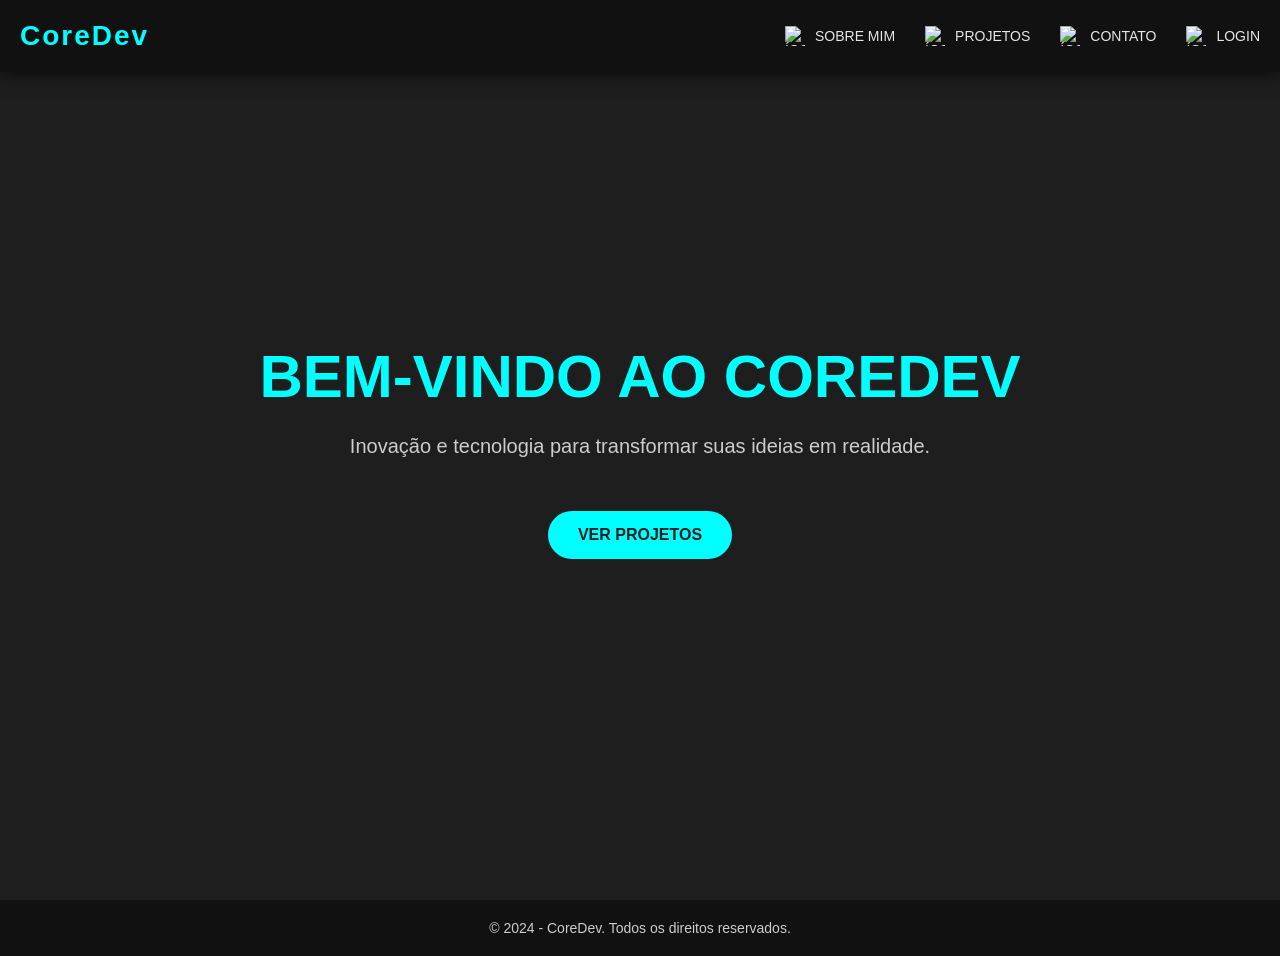
==== index.html @ e8dc8aaf "Update index.html" ====
<!DOCTYPE html>
<html lang="pt-BR">
<head>
  <meta charset="UTF-8">
  <meta name="viewport" content="width=device-width, initial-scale=1.0">
  <title>CoreDev - Inovação e Tecnologia</title>

  <style>
    * {
      margin: 0;
      padding: 0;
      box-sizing: border-box;
    }

    body {
      font-family: 'Poppins', sans-serif;
      background-color: #1e1e1e;
      color: #e6e6e6;
      margin: 0;
      padding: 0;
      scroll-behavior: smooth;
    }

    /* Estilização do Header */
    header {
      display: flex;
      justify-content: space-between;
      align-items: center;
      padding: 20px;
      background-color: #111;
      position: fixed;
      top: 0;
      width: 100%;
      z-index: 1000;
      box-shadow: 0 4px 15px rgba(0, 0, 0, 0.6);
    }

    .logo {
      color: #00ffff;
      font-size: 28px;
      font-weight: bold;
      letter-spacing: 2px;
    }

    /* Menu de navegação superior para computadores */
    nav ul {
      list-style: none;
      display: flex;
    }

    nav ul li {
      margin-left: 30px;
      display: flex;
      align-items: center;
    }

    nav ul li a {
      color: #e6e6e6;
      text-transform: uppercase;
      font-size: 14px;
      text-decoration: none;
      transition: color 0.3s;
      cursor: pointer;
      display: flex;
      align-items: center;
    }

    nav ul li a img {
      margin-right: 10px;
      width: 20px;
      height: 20px;
    }

    nav ul li a:hover {
      color: #00ffff;
    }

    /* Janela flutuante de login com animação */
    .login-modal {
      display: none;
      position: fixed;
      top: 50%;
      left: 50%;
      transform: translate(-50%, -50%) scale(0);
      background-color: #111;
      padding: 30px;
      border-radius: 10px;
      box-shadow: 0px 0px 15px rgba(0, 0, 0, 0.5);
      z-index: 1001;
      text-align: center;
      width: 300px;
      transition: transform 0.3s ease;
    }

    .login-modal.show {
      display: block;
      transform: translate(-50%, -50%) scale(1);
    }

    .login-modal input {
      width: 100%;
      padding: 10px;
      margin-bottom: 20px;
      border-radius: 5px;
      border: none;
      font-size: 16px;
    }

    .login-modal button {
      width: 100%;
      padding: 10px;
      background-color: #00ffff;
      border: none;
      border-radius: 5px;
      font-size: 16px;
      font-weight: bold;
      cursor: pointer;
      color: #1e1e1e;
    }

    .login-modal button:hover {
      background-color: #009999;
    }

    .overlay {
      display: none;
      position: fixed;
      top: 0;
      left: 0;
      width: 100%;
      height: 100%;
      background-color: rgba(0, 0, 0, 0.5);
      z-index: 1000;
    }

    .overlay.show {
      display: block;
    }

    .error-message {
      color: red;
      margin-top: 10px;
    }

    .success-message {
      color: green;
      margin-top: 10px;
    }

    /* Mostrar menu superior em computadores e esconder em dispositivos móveis */
    @media (max-width: 768px) {
      nav {
        display: none;
      }
    }

    /* Estilização do botão de hambúrguer no canto superior direito */
    .hamburger {
      cursor: pointer;
      display: none;
      flex-direction: column;
      justify-content: space-between;
      width: 30px;
      height: 22px;
      position: absolute;
      right: 20px;
      top: 20px;
    }

    .hamburger div {
      width: 100%;
      height: 4px;
      background-color: #fff;
      border-radius: 5px;
    }

    /* Mostrar botão de hambúrguer em dispositivos móveis */
    @media (max-width: 768px) {
      .hamburger {
        display: flex;
      }
    }

    /* Menu lateral para dispositivos móveis */
    .side-menu {
      height: 100vh;
      width: 250px;
      position: fixed;
      top: 0;
      left: -250px;
      background-color: #111;
      padding-top: 60px;
      transition: 0.3s;
      z-index: 1000;
    }

    .side-menu a {
      padding: 10px 15px;
      text-decoration: none;
      font-size: 18px;
      color: #e6e6e6;
      display: flex;
      align-items: center;
      transition: 0.3s;
    }

    .side-menu a img {
      margin-right: 10px;
      width: 24px;
      height: 24px;
    }

    .side-menu a:hover {
      background-color: #575757;
    }

    /* Animação para abrir o menu lateral */
    .side-menu.open {
      left: 0;
    }

    /* Overlay (fundo escuro ao abrir o menu) */
    .overlay {
      display: none;
      position: fixed;
      top: 0;
      left: 0;
      width: 100%;
      height: 100%;
      background-color: rgba(0, 0, 0, 0.5);
      z-index: 999;
    }

    .overlay.show {
      display: block;
    }

    /* Estilização da Seção Hero */
    .hero {
      height: 100vh;
      background: url('https://www.linkparaimagem.com/suaimagem.jpg') center/cover no-repeat;
      display: flex;
      flex-direction: column;
      justify-content: center;
      align-items: center;
      text-align: center;
      padding: 0 20px;
    }

    .hero h1 {
      font-size: 60px;
      color: #00ffff;
      text-transform: uppercase;
      animation: fadeIn 2s ease-in-out;
    }

    .hero p {
      font-size: 20px;
      margin: 20px 0;
      color: #ccc;
      max-width: 600px;
      line-height: 1.5;
    }

    .hero a {
      display: inline-block;
      margin-top: 30px;
      padding: 15px 30px;
      background-color: #00ffff;
      color: #1e1e1e;
      font-weight: bold;
      text-transform: uppercase;
      border-radius: 25px;
      transition: background-color 0.3s ease;
      text-decoration: none;
    }

    .hero a:hover {
      background-color: #009999;
    }

    @keyframes fadeIn {
      0% {
        opacity: 0;
        transform: translateY(-20px);
      }
      100% {
        opacity: 1;
        transform: translateY(0);
      }
    }

    /* Seções */
    section {
      padding: 80px 20px;
      text-align: center;
    }

    section h2 {
      font-size: 40px;
      margin-bottom: 20px;
      color: #00ffff;
    }

    section p {
      font-size: 18px;
      color: #ccc;
      max-width: 800px;
      margin: 0 auto;
    }

    /* Rodapé */
    footer {
      background-color: #111;
      padding: 20px;
      text-align: center;
      color: #ccc;
    }

    footer p {
      font-size: 14px;
    }

  </style>
</head>
<body>

<header>
  <div class="logo">CoreDev</div>
  
  <!-- Menu superior convencional para computadores -->
  <nav>
    <ul>
      <li><a href="#about"><img src="https://cdn-icons-png.flaticon.com/512/5683/5683325.png" alt="Ícone de Sobre Mim">Sobre Mim</a></li>
      <li><a href="#projects"><img src="https://cdn-icons-png.flaticon.com/512/1087/1087840.png" alt="Ícone de Projetos">Projetos</a></li>
      <li><a href="#contact"><img src="https://cdn-icons-png.flaticon.com/512/9716/9716781.png" alt="Ícone de Contato">Contato</a></li>
      <li><a href="#" id="loginBtn"><img id="loginIcon" src="https://cdn-icons-png.flaticon.com/512/12120/12120346.png" alt="Ícone de Login">Login</a></li>
    </ul>
  </nav>

  <!-- Botão de hambúrguer (dispositivos móveis) -->
  <div class="hamburger" id="hamburger">
    <div></div>
    <div></div>
    <div></div>
  </div>
</header>

<!-- Overlay (fundo escuro) -->
<div class="overlay" id="overlay"></div>

<!-- Janela de login flutuante -->
<div class="login-modal" id="loginModal">
  <h2>Login</h2>
  <input type="text" id="username" placeholder="Usuário">
  <input type="password" id="password" placeholder="Senha">
  <button onclick="login()">Entrar</button>
  <p id="message" class="error-message"></p>
</div>

<!-- Menu lateral para dispositivos móveis -->
<div class="side-menu" id="sideMenu">
  <a href="#about">
    <img src="https://cdn-icons-png.flaticon.com/512/5683/5683325.png" alt="Ícone de Sobre Mim">
    Sobre Mim
  </a>
  <a href="#projects">
    <img src="https://cdn-icons-png.flaticon.com/512/1087/1087840.png" alt="Ícone de Projetos">
    Projetos
  </a>
  <a href="#contact">
    <img src="https://cdn-icons-png.flaticon.com/512/9716/9716781.png" alt="Ícone de Contato">
    Contato
  </a>
  <a href="login.html">
    <img src="https://cdn-icons-png.flaticon.com/512/12120/12120346.png" alt="Ícone de Login">
    Login
  </a>
</div>

<section class="hero">
  <h1>Bem-vindo ao CoreDev</h1>
  <p>Inovação e tecnologia para transformar suas ideias em realidade.</p>
  <a href="#projects">Ver Projetos</a>
</section>

<footer>
  <p>&copy; 2024 - CoreDev. Todos os direitos reservados.</p>
</footer>

<!-- Script JavaScript para navegação suave, login, animação e overlay -->
<script>
  const hamburger = document.getElementById('hamburger');
  const sideMenu = document.getElementById('sideMenu');
  const overlay = document.getElementById('overlay');
  const loginBtn = document.getElementById('loginBtn');
  const loginIcon = document.getElementById('loginIcon');
  const loginModal = document.getElementById('loginModal');
  const messageElement = document.getElementById('message');

  const correctPasswordHash = 'bc4f43c2eb15f99aebf304c5faea7748d720e85b6b9c93c3c84d8b4e6888c634';

  // Abrir menu e mostrar overlay
  hamburger.addEventListener('click', () => {
    sideMenu.classList.toggle('open');
    overlay.classList.toggle('show');
  });

  // Fechar menu ao clicar fora (overlay)
  overlay.addEventListener('click', () => {
    sideMenu.classList.remove('open');
    overlay.classList.remove('show');
    loginModal.classList.remove('show');
  });

  // Exibir janela de login com animação suave
  loginBtn.addEventListener('click', (e) => {
    e.preventDefault();
    if (localStorage.getItem('loggedIn') === 'true') {
      logout();
    } else {
      loginModal.classList.add('show');
      overlay.classList.add('show');
      document.getElementById('username').focus();
    }
  });

  // Função de login ao pressionar "Enter"
  document.getElementById('loginModal').addEventListener('keyup', function(event) {
    if (event.key === "Enter") {
      login();
    }
  });

  // Função de login
  function sha256(str) {
    const buffer = new TextEncoder().encode(str);
    return crypto.subtle.digest('SHA-256', buffer).then(function (hash) {
      return Array.from(new Uint8Array(hash)).map(b => b.toString(16).padStart(2, '0')).join('');
    });
  }

  function login() {
    const username = document.getElementById('username').value;
    const password = document.getElementById('password').value;

    if (username !== 'admin') {
      messageElement.textContent = 'Usuário ou senha inválidos!';
      return;
    }

    sha256(password).then(hash => {
      if (hash === correctPasswordHash) {
        localStorage.setItem('loggedIn', 'true');
        updateLoginState(true);
        loginModal.classList.remove('show');
        overlay.classList.remove('show');
        clearFields();
      } else {
        messageElement.textContent = 'Usuário ou senha inválidos!';
      }
    });
  }

  function updateLoginState(loggedIn) {
    if (loggedIn) {
      loginBtn.innerHTML = '<img src="https://cdn-icons-png.flaticon.com/512/1828/1828466.png" alt="Ícone de Logout">Sair';
    } else {
      loginBtn.innerHTML = '<img src="https://cdn-icons-png.flaticon.com/512/12120/12120346.png" alt="Ícone de Login">Login';
    }
  }

  function logout() {
    localStorage.removeItem('loggedIn');
    updateLoginState(false);
  }

  function clearFields() {
    document.getElementById('username').value = '';
    document.getElementById('password').value = '';
  }

  window.onload = function() {
    const loggedIn = localStorage.getItem('loggedIn') === 'true';
    updateLoginState(loggedIn);
  };
</script>

</body>
</html>
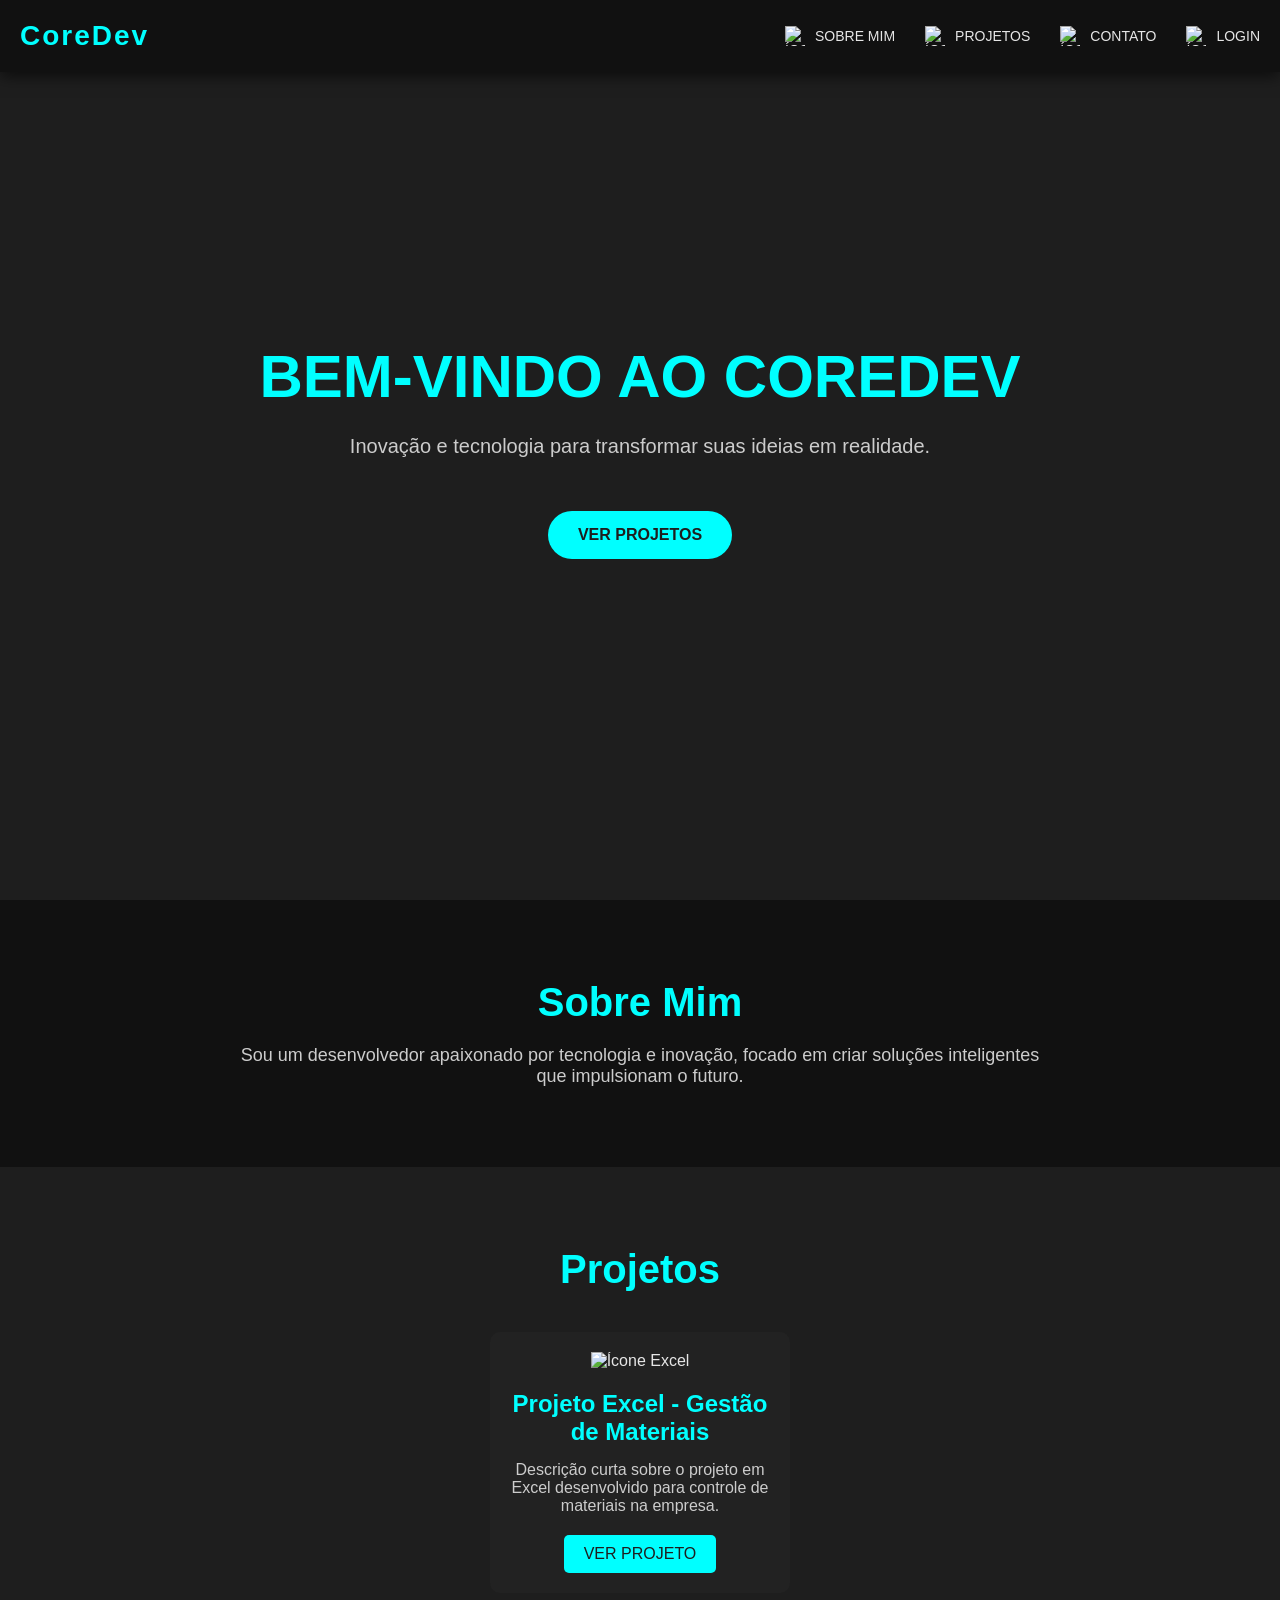
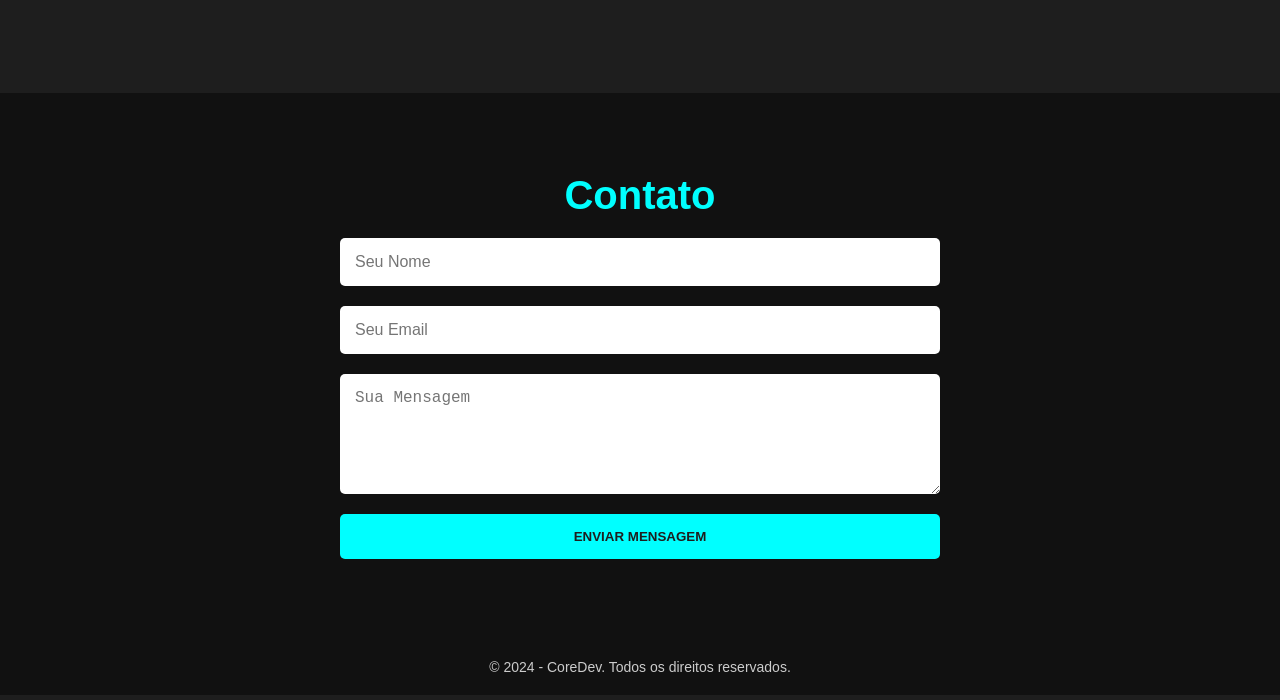
==== commit 5ead8b35: "Update index.html" ====
--- a/index.html
+++ b/index.html
@@ -73,78 +73,6 @@
 
     nav ul li a:hover {
       color: #00ffff;
-    }
-
-    /* Janela flutuante de login com animação */
-    .login-modal {
-      display: none;
-      position: fixed;
-      top: 50%;
-      left: 50%;
-      transform: translate(-50%, -50%) scale(0);
-      background-color: #111;
-      padding: 30px;
-      border-radius: 10px;
-      box-shadow: 0px 0px 15px rgba(0, 0, 0, 0.5);
-      z-index: 1001;
-      text-align: center;
-      width: 300px;
-      transition: transform 0.3s ease;
-    }
-
-    .login-modal.show {
-      display: block;
-      transform: translate(-50%, -50%) scale(1);
-    }
-
-    .login-modal input {
-      width: 100%;
-      padding: 10px;
-      margin-bottom: 20px;
-      border-radius: 5px;
-      border: none;
-      font-size: 16px;
-    }
-
-    .login-modal button {
-      width: 100%;
-      padding: 10px;
-      background-color: #00ffff;
-      border: none;
-      border-radius: 5px;
-      font-size: 16px;
-      font-weight: bold;
-      cursor: pointer;
-      color: #1e1e1e;
-    }
-
-    .login-modal button:hover {
-      background-color: #009999;
-    }
-
-    .overlay {
-      display: none;
-      position: fixed;
-      top: 0;
-      left: 0;
-      width: 100%;
-      height: 100%;
-      background-color: rgba(0, 0, 0, 0.5);
-      z-index: 1000;
-    }
-
-    .overlay.show {
-      display: block;
-    }
-
-    .error-message {
-      color: red;
-      margin-top: 10px;
-    }
-
-    .success-message {
-      color: green;
-      margin-top: 10px;
     }
 
     /* Mostrar menu superior em computadores e esconder em dispositivos móveis */
@@ -309,6 +237,105 @@
       margin: 0 auto;
     }
 
+    /* Seção Sobre Mim */
+    .about {
+      background-color: #111;
+    }
+
+    /* Projetos */
+    .projects {
+      background-color: #1e1e1e;
+    }
+
+    .projects .project-list {
+      display: flex;
+      justify-content: space-around;
+      flex-wrap: wrap;
+    }
+
+    .projects .project-item {
+      background-color: #222;
+      padding: 20px;
+      border-radius: 10px;
+      margin: 20px;
+      transition: transform 0.3s ease;
+      width: 300px;
+      text-align: center;
+    }
+
+    .projects .project-item:hover {
+      transform: scale(1.05);
+    }
+
+    .projects .project-item img {
+      width: 100px;
+      margin-bottom: 20px;
+    }
+
+    .projects .project-item h3 {
+      font-size: 24px;
+      margin-bottom: 15px;
+      color: #00ffff;
+    }
+
+    .projects .project-item p {
+      font-size: 16px;
+      color: #ccc;
+      margin-bottom: 20px;
+    }
+
+    .projects .project-item a {
+      display: inline-block;
+      padding: 10px 20px;
+      background-color: #00ffff;
+      color: #1e1e1e;
+      text-transform: uppercase;
+      border-radius: 5px;
+      text-decoration: none;
+      transition: background-color 0.3s ease;
+    }
+
+    .projects .project-item a:hover {
+      background-color: #009999;
+    }
+
+    /* Seção Contato */
+    .contact {
+      background-color: #111;
+    }
+
+    .contact form {
+      max-width: 600px;
+      margin: 0 auto;
+      display: flex;
+      flex-direction: column;
+    }
+
+    .contact form input,
+    .contact form textarea {
+      margin-bottom: 20px;
+      padding: 15px;
+      border: none;
+      border-radius: 5px;
+      font-size: 16px;
+    }
+
+    .contact form button {
+      padding: 15px;
+      background-color: #00ffff;
+      color: #1e1e1e;
+      font-weight: bold;
+      text-transform: uppercase;
+      border: none;
+      border-radius: 5px;
+      cursor: pointer;
+      transition: background-color 0.3s ease;
+    }
+
+    .contact form button:hover {
+      background-color: #009999;
+    }
+
     /* Rodapé */
     footer {
       background-color: #111;
@@ -334,7 +361,7 @@
       <li><a href="#about"><img src="https://cdn-icons-png.flaticon.com/512/5683/5683325.png" alt="Ícone de Sobre Mim">Sobre Mim</a></li>
       <li><a href="#projects"><img src="https://cdn-icons-png.flaticon.com/512/1087/1087840.png" alt="Ícone de Projetos">Projetos</a></li>
       <li><a href="#contact"><img src="https://cdn-icons-png.flaticon.com/512/9716/9716781.png" alt="Ícone de Contato">Contato</a></li>
-      <li><a href="#" id="loginBtn"><img id="loginIcon" src="https://cdn-icons-png.flaticon.com/512/12120/12120346.png" alt="Ícone de Login">Login</a></li>
+      <li><a href="login.html"><img src="https://cdn-icons-png.flaticon.com/512/12120/12120346.png" alt="Ícone de Login">Login</a></li>
     </ul>
   </nav>
 
@@ -348,15 +375,6 @@
 
 <!-- Overlay (fundo escuro) -->
 <div class="overlay" id="overlay"></div>
-
-<!-- Janela de login flutuante -->
-<div class="login-modal" id="loginModal">
-  <h2>Login</h2>
-  <input type="text" id="username" placeholder="Usuário">
-  <input type="password" id="password" placeholder="Senha">
-  <button onclick="login()">Entrar</button>
-  <p id="message" class="error-message"></p>
-</div>
 
 <!-- Menu lateral para dispositivos móveis -->
 <div class="side-menu" id="sideMenu">
@@ -384,21 +402,42 @@
   <a href="#projects">Ver Projetos</a>
 </section>
 
+<section id="about" class="about">
+  <h2>Sobre Mim</h2>
+  <p>Sou um desenvolvedor apaixonado por tecnologia e inovação, focado em criar soluções inteligentes que impulsionam o futuro.</p>
+</section>
+
+<section id="projects" class="projects">
+  <h2>Projetos</h2>
+  <div class="project-list">
+    <div class="project-item">
+      <img src="https://cdn-icons-png.flaticon.com/512/732/732220.png" alt="Ícone Excel" style="width: 100px; margin-bottom: 20px;">
+      <h3>Projeto Excel - Gestão de Materiais</h3>
+      <p>Descrição curta sobre o projeto em Excel desenvolvido para controle de materiais na empresa.</p>
+      <a href="projeto1.html">Ver Projeto</a>
+    </div>
+  </div>
+</section>
+
+<section id="contact" class="contact">
+  <h2>Contato</h2>
+  <form>
+    <input type="text" placeholder="Seu Nome" required>
+    <input type="email" placeholder="Seu Email" required>
+    <textarea rows="5" placeholder="Sua Mensagem"></textarea>
+    <button type="submit">Enviar Mensagem</button>
+  </form>
+</section>
+
 <footer>
   <p>&copy; 2024 - CoreDev. Todos os direitos reservados.</p>
 </footer>
 
-<!-- Script JavaScript para navegação suave, login, animação e overlay -->
+<!-- Script JavaScript para navegação suave, abrir/fechar menu e overlay -->
 <script>
   const hamburger = document.getElementById('hamburger');
   const sideMenu = document.getElementById('sideMenu');
   const overlay = document.getElementById('overlay');
-  const loginBtn = document.getElementById('loginBtn');
-  const loginIcon = document.getElementById('loginIcon');
-  const loginModal = document.getElementById('loginModal');
-  const messageElement = document.getElementById('message');
-
-  const correctPasswordHash = 'bc4f43c2eb15f99aebf304c5faea7748d720e85b6b9c93c3c84d8b4e6888c634';
 
   // Abrir menu e mostrar overlay
   hamburger.addEventListener('click', () => {
@@ -410,80 +449,18 @@
   overlay.addEventListener('click', () => {
     sideMenu.classList.remove('open');
     overlay.classList.remove('show');
-    loginModal.classList.remove('show');
   });
 
-  // Exibir janela de login com animação suave
-  loginBtn.addEventListener('click', (e) => {
-    e.preventDefault();
-    if (localStorage.getItem('loggedIn') === 'true') {
-      logout();
-    } else {
-      loginModal.classList.add('show');
-      overlay.classList.add('show');
-      document.getElementById('username').focus();
-    }
+  // Suave navegação
+  document.querySelectorAll('a[href^="#"]').forEach(anchor => {
+    anchor.addEventListener('click', function(e) {
+      e.preventDefault();
+      const target = document.querySelector(this.getAttribute('href'));
+      target.scrollIntoView({
+        behavior: 'smooth'
+      });
+    });
   });
-
-  // Função de login ao pressionar "Enter"
-  document.getElementById('loginModal').addEventListener('keyup', function(event) {
-    if (event.key === "Enter") {
-      login();
-    }
-  });
-
-  // Função de login
-  function sha256(str) {
-    const buffer = new TextEncoder().encode(str);
-    return crypto.subtle.digest('SHA-256', buffer).then(function (hash) {
-      return Array.from(new Uint8Array(hash)).map(b => b.toString(16).padStart(2, '0')).join('');
-    });
-  }
-
-  function login() {
-    const username = document.getElementById('username').value;
-    const password = document.getElementById('password').value;
-
-    if (username !== 'admin') {
-      messageElement.textContent = 'Usuário ou senha inválidos!';
-      return;
-    }
-
-    sha256(password).then(hash => {
-      if (hash === correctPasswordHash) {
-        localStorage.setItem('loggedIn', 'true');
-        updateLoginState(true);
-        loginModal.classList.remove('show');
-        overlay.classList.remove('show');
-        clearFields();
-      } else {
-        messageElement.textContent = 'Usuário ou senha inválidos!';
-      }
-    });
-  }
-
-  function updateLoginState(loggedIn) {
-    if (loggedIn) {
-      loginBtn.innerHTML = '<img src="https://cdn-icons-png.flaticon.com/512/1828/1828466.png" alt="Ícone de Logout">Sair';
-    } else {
-      loginBtn.innerHTML = '<img src="https://cdn-icons-png.flaticon.com/512/12120/12120346.png" alt="Ícone de Login">Login';
-    }
-  }
-
-  function logout() {
-    localStorage.removeItem('loggedIn');
-    updateLoginState(false);
-  }
-
-  function clearFields() {
-    document.getElementById('username').value = '';
-    document.getElementById('password').value = '';
-  }
-
-  window.onload = function() {
-    const loggedIn = localStorage.getItem('loggedIn') === 'true';
-    updateLoginState(loggedIn);
-  };
 </script>
 
 </body>
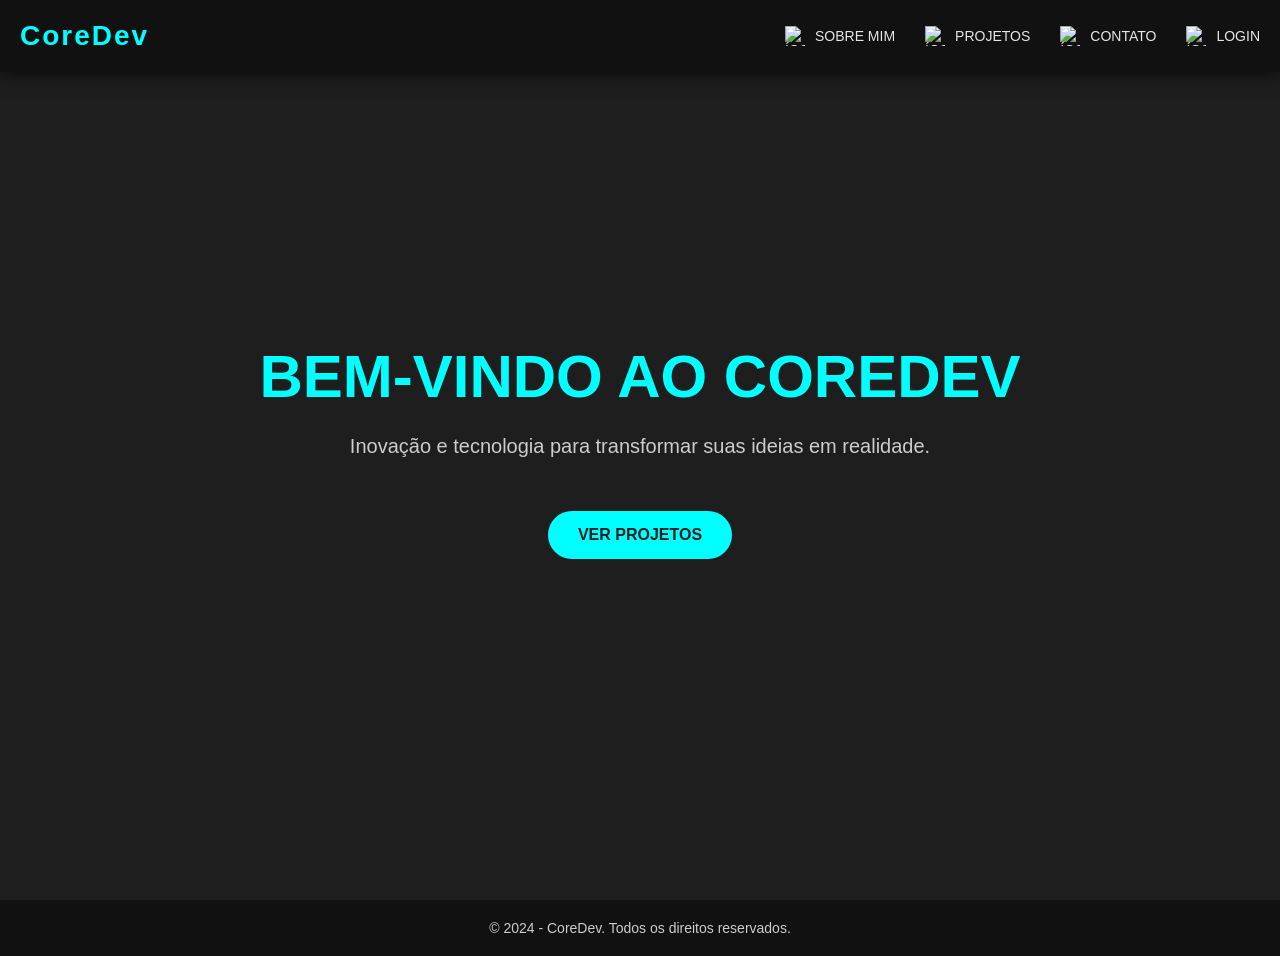
==== commit d025d8a1: "Update index.html" ====
--- a/index.html
+++ b/index.html
@@ -237,103 +237,81 @@
       margin: 0 auto;
     }
 
-    /* Seção Sobre Mim */
-    .about {
+    /* Janela flutuante de login com animação suave */
+    .login-modal {
+      display: none;
+      position: fixed;
+      top: 50%;
+      left: 50%;
+      transform: translate(-50%, -50%) scale(0.8);
       background-color: #111;
-    }
-
-    /* Projetos */
-    .projects {
-      background-color: #1e1e1e;
-    }
-
-    .projects .project-list {
-      display: flex;
-      justify-content: space-around;
-      flex-wrap: wrap;
-    }
-
-    .projects .project-item {
-      background-color: #222;
-      padding: 20px;
+      padding: 30px;
       border-radius: 10px;
-      margin: 20px;
-      transition: transform 0.3s ease;
+      box-shadow: 0px 0px 15px rgba(0, 0, 0, 0.5);
+      z-index: 1001;
+      text-align: center;
       width: 300px;
-      text-align: center;
-    }
-
-    .projects .project-item:hover {
-      transform: scale(1.05);
-    }
-
-    .projects .project-item img {
-      width: 100px;
+      opacity: 0;
+      transition: transform 0.3s ease, opacity 0.3s ease;
+    }
+
+    .login-modal.show {
+      display: block;
+      transform: translate(-50%, -50%) scale(1);
+      opacity: 1;
+    }
+
+    .login-modal input {
+      width: 100%;
+      padding: 10px;
       margin-bottom: 20px;
-    }
-
-    .projects .project-item h3 {
-      font-size: 24px;
-      margin-bottom: 15px;
-      color: #00ffff;
-    }
-
-    .projects .project-item p {
+      border-radius: 5px;
+      border: none;
       font-size: 16px;
-      color: #ccc;
-      margin-bottom: 20px;
-    }
-
-    .projects .project-item a {
-      display: inline-block;
-      padding: 10px 20px;
+    }
+
+    .password-container {
+      position: relative;
+    }
+
+    .password-container input {
+      padding-right: 40px;
+    }
+
+    .password-container img {
+      position: absolute;
+      right: 10px;
+      top: 50%;
+      transform: translateY(-50%);
+      cursor: pointer;
+      width: 20px;
+      height: 20px;
+    }
+
+    .login-modal button {
+      width: 100%;
+      padding: 10px;
       background-color: #00ffff;
-      color: #1e1e1e;
-      text-transform: uppercase;
-      border-radius: 5px;
-      text-decoration: none;
-      transition: background-color 0.3s ease;
-    }
-
-    .projects .project-item a:hover {
-      background-color: #009999;
-    }
-
-    /* Seção Contato */
-    .contact {
-      background-color: #111;
-    }
-
-    .contact form {
-      max-width: 600px;
-      margin: 0 auto;
-      display: flex;
-      flex-direction: column;
-    }
-
-    .contact form input,
-    .contact form textarea {
-      margin-bottom: 20px;
-      padding: 15px;
       border: none;
       border-radius: 5px;
       font-size: 16px;
-    }
-
-    .contact form button {
-      padding: 15px;
-      background-color: #00ffff;
+      font-weight: bold;
+      cursor: pointer;
       color: #1e1e1e;
-      font-weight: bold;
-      text-transform: uppercase;
-      border: none;
-      border-radius: 5px;
-      cursor: pointer;
-      transition: background-color 0.3s ease;
-    }
-
-    .contact form button:hover {
+    }
+
+    .login-modal button:hover {
       background-color: #009999;
+    }
+
+    .error-message {
+      color: red;
+      margin-top: 10px;
+    }
+
+    .success-message {
+      color: green;
+      margin-top: 10px;
     }
 
     /* Rodapé */
@@ -361,7 +339,7 @@
       <li><a href="#about"><img src="https://cdn-icons-png.flaticon.com/512/5683/5683325.png" alt="Ícone de Sobre Mim">Sobre Mim</a></li>
       <li><a href="#projects"><img src="https://cdn-icons-png.flaticon.com/512/1087/1087840.png" alt="Ícone de Projetos">Projetos</a></li>
       <li><a href="#contact"><img src="https://cdn-icons-png.flaticon.com/512/9716/9716781.png" alt="Ícone de Contato">Contato</a></li>
-      <li><a href="login.html"><img src="https://cdn-icons-png.flaticon.com/512/12120/12120346.png" alt="Ícone de Login">Login</a></li>
+      <li><a href="#" id="loginBtn"><img id="loginIcon" src="https://cdn-icons-png.flaticon.com/512/12120/12120346.png" alt="Ícone de Login">Login</a></li>
     </ul>
   </nav>
 
@@ -375,6 +353,20 @@
 
 <!-- Overlay (fundo escuro) -->
 <div class="overlay" id="overlay"></div>
+
+<!-- Janela de login flutuante -->
+<div class="login-modal" id="loginModal">
+  <h2>Login</h2>
+  <input type="text" id="username" placeholder="Usuário">
+  
+  <div class="password-container">
+    <input type="password" id="password" placeholder="Senha">
+    <img id="togglePassword" src="https://cdn-icons-png.flaticon.com/512/159/159604.png" alt="Exibir senha">
+  </div>
+
+  <button onclick="login()">Entrar</button>
+  <p id="message" class="error-message"></p>
+</div>
 
 <!-- Menu lateral para dispositivos móveis -->
 <div class="side-menu" id="sideMenu">
@@ -402,42 +394,23 @@
   <a href="#projects">Ver Projetos</a>
 </section>
 
-<section id="about" class="about">
-  <h2>Sobre Mim</h2>
-  <p>Sou um desenvolvedor apaixonado por tecnologia e inovação, focado em criar soluções inteligentes que impulsionam o futuro.</p>
-</section>
-
-<section id="projects" class="projects">
-  <h2>Projetos</h2>
-  <div class="project-list">
-    <div class="project-item">
-      <img src="https://cdn-icons-png.flaticon.com/512/732/732220.png" alt="Ícone Excel" style="width: 100px; margin-bottom: 20px;">
-      <h3>Projeto Excel - Gestão de Materiais</h3>
-      <p>Descrição curta sobre o projeto em Excel desenvolvido para controle de materiais na empresa.</p>
-      <a href="projeto1.html">Ver Projeto</a>
-    </div>
-  </div>
-</section>
-
-<section id="contact" class="contact">
-  <h2>Contato</h2>
-  <form>
-    <input type="text" placeholder="Seu Nome" required>
-    <input type="email" placeholder="Seu Email" required>
-    <textarea rows="5" placeholder="Sua Mensagem"></textarea>
-    <button type="submit">Enviar Mensagem</button>
-  </form>
-</section>
-
 <footer>
   <p>&copy; 2024 - CoreDev. Todos os direitos reservados.</p>
 </footer>
 
-<!-- Script JavaScript para navegação suave, abrir/fechar menu e overlay -->
+<!-- Script JavaScript para navegação suave, login, animação e overlay -->
 <script>
   const hamburger = document.getElementById('hamburger');
   const sideMenu = document.getElementById('sideMenu');
   const overlay = document.getElementById('overlay');
+  const loginBtn = document.getElementById('loginBtn');
+  const loginIcon = document.getElementById('loginIcon');
+  const loginModal = document.getElementById('loginModal');
+  const togglePassword = document.getElementById('togglePassword');
+  const passwordField = document.getElementById('password');
+  const messageElement = document.getElementById('message');
+
+  const correctPasswordHash = 'bc4f43c2eb15f99aebf304c5faea7748d720e85b6b9c93c3c84d8b4e6888c634';
 
   // Abrir menu e mostrar overlay
   hamburger.addEventListener('click', () => {
@@ -449,18 +422,87 @@
   overlay.addEventListener('click', () => {
     sideMenu.classList.remove('open');
     overlay.classList.remove('show');
+    loginModal.classList.remove('show');
   });
 
-  // Suave navegação
-  document.querySelectorAll('a[href^="#"]').forEach(anchor => {
-    anchor.addEventListener('click', function(e) {
-      e.preventDefault();
-      const target = document.querySelector(this.getAttribute('href'));
-      target.scrollIntoView({
-        behavior: 'smooth'
-      });
+  // Exibir janela de login com animação suave
+  loginBtn.addEventListener('click', (e) => {
+    e.preventDefault();
+    if (localStorage.getItem('loggedIn') === 'true') {
+      logout();
+    } else {
+      loginModal.classList.add('show');
+      overlay.classList.add('show');
+      document.getElementById('username').focus();
+    }
+  });
+
+  // Função de login ao pressionar "Enter"
+  document.getElementById('loginModal').addEventListener('keyup', function(event) {
+    if (event.key === "Enter") {
+      login();
+    }
+  });
+
+  // Função de login
+  function sha256(str) {
+    const buffer = new TextEncoder().encode(str);
+    return crypto.subtle.digest('SHA-256', buffer).then(function (hash) {
+      return Array.from(new Uint8Array(hash)).map(b => b.toString(16).padStart(2, '0')).join('');
     });
+  }
+
+  function login() {
+    const username = document.getElementById('username').value;
+    const password = document.getElementById('password').value;
+
+    if (username !== 'admin') {
+      messageElement.textContent = 'Usuário ou senha inválidos!';
+      return;
+    }
+
+    sha256(password).then(hash => {
+      if (hash === correctPasswordHash) {
+        localStorage.setItem('loggedIn', 'true');
+        updateLoginState(true);
+        loginModal.classList.remove('show');
+        overlay.classList.remove('show');
+        clearFields();
+      } else {
+        messageElement.textContent = 'Usuário ou senha inválidos!';
+      }
+    });
+  }
+
+  function updateLoginState(loggedIn) {
+    if (loggedIn) {
+      loginBtn.innerHTML = '<img src="https://cdn-icons-png.flaticon.com/512/1828/1828466.png" alt="Ícone de Logout">Sair';
+    } else {
+      loginBtn.innerHTML = '<img src="https://cdn-icons-png.flaticon.com/512/12120/12120346.png" alt="Ícone de Login">Login';
+    }
+  }
+
+  function logout() {
+    localStorage.removeItem('loggedIn');
+    updateLoginState(false);
+  }
+
+  function clearFields() {
+    document.getElementById('username').value = '';
+    document.getElementById('password').value = '';
+  }
+
+  // Alternar exibição da senha
+  togglePassword.addEventListener('click', () => {
+    const passwordVisible = passwordField.type === 'password';
+    passwordField.type = passwordVisible ? 'text' : 'password';
+    togglePassword.src = passwordVisible ? "https://cdn-icons-png.flaticon.com/512/7042/7042918.png" : "https://cdn-icons-png.flaticon.com/512/159/159604.png";
   });
+
+  window.onload = function() {
+    const loggedIn = localStorage.getItem('loggedIn') === 'true';
+    updateLoginState(loggedIn);
+  };
 </script>
 
 </body>
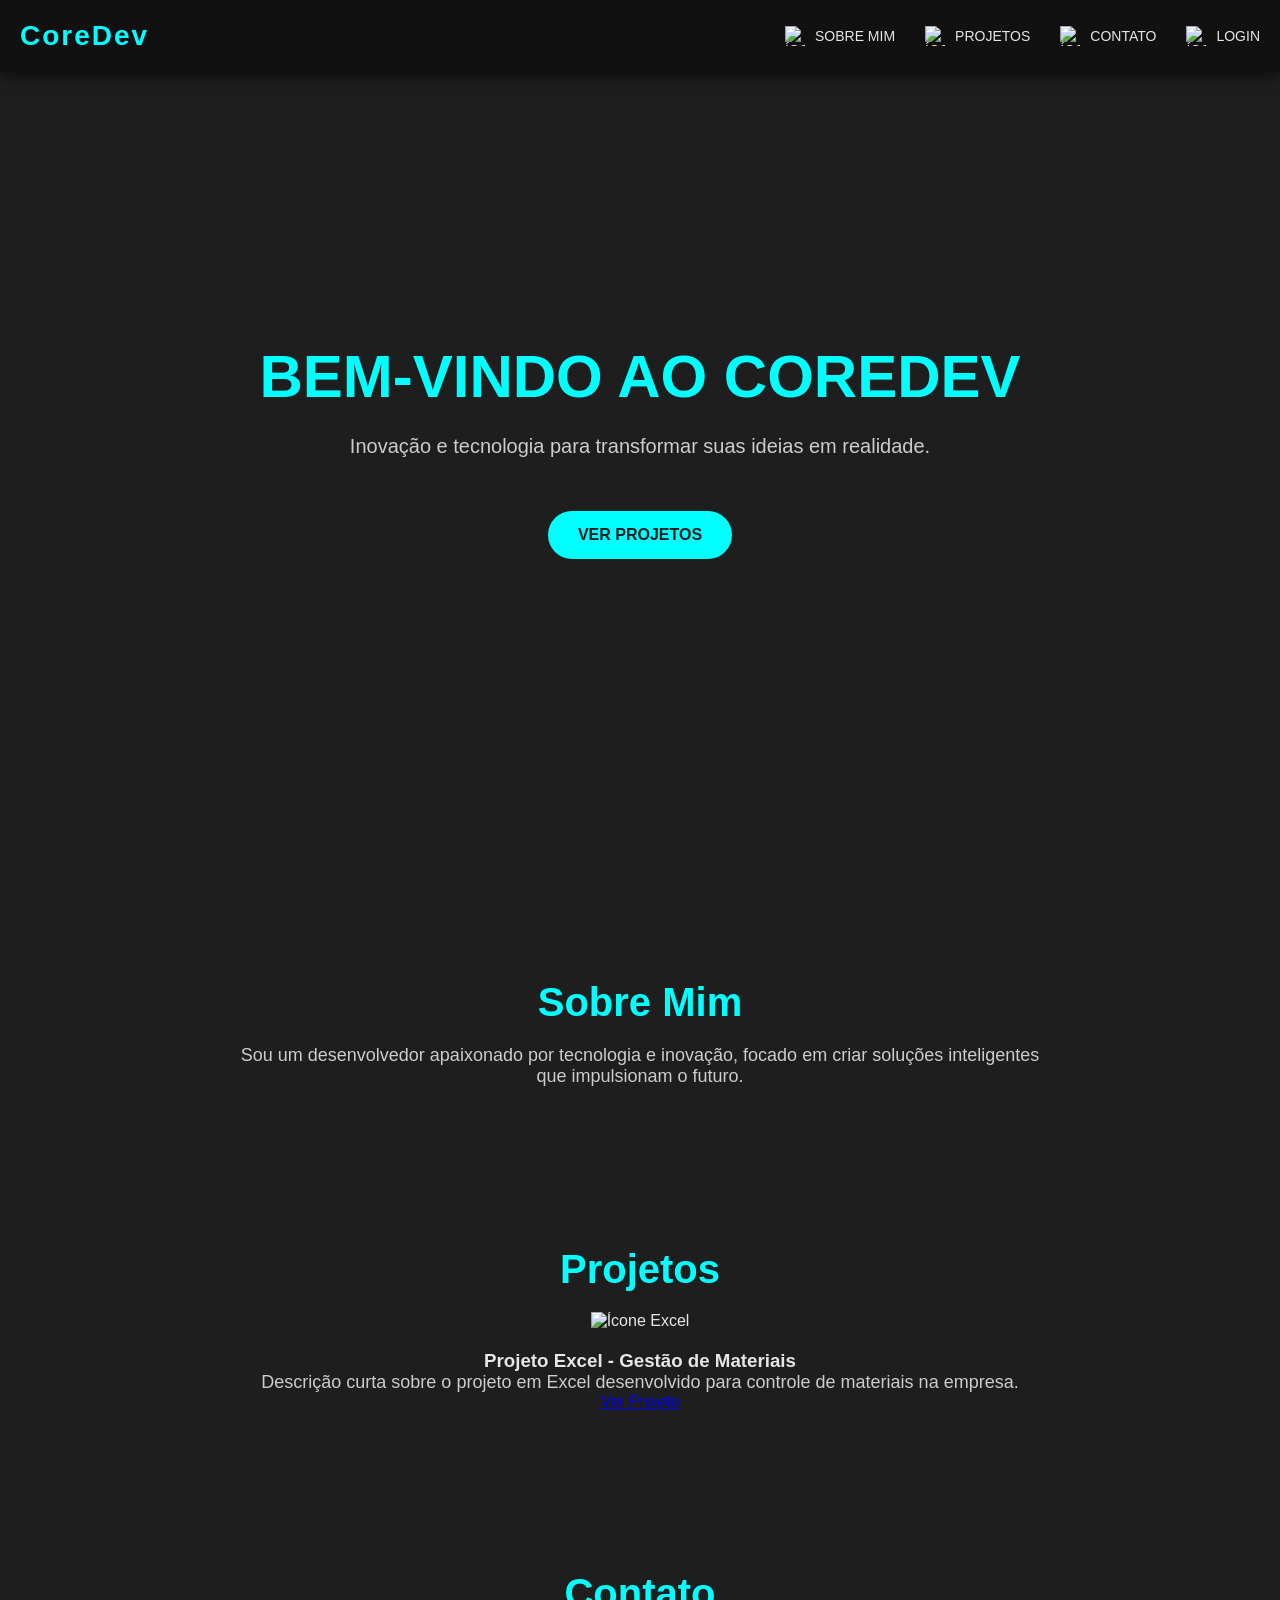
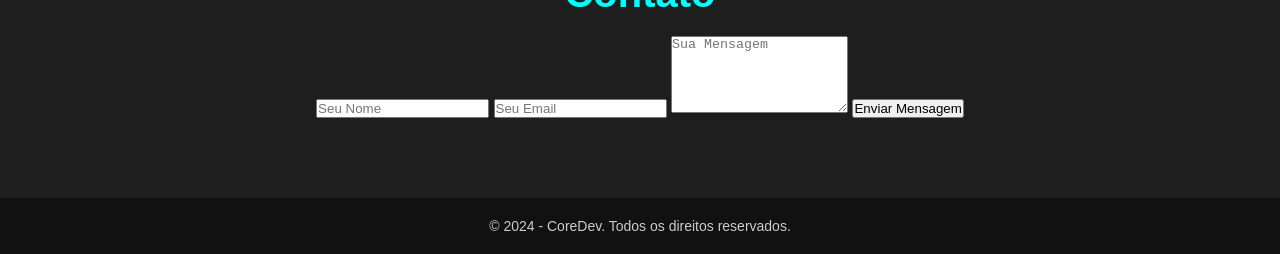
==== commit 8cdb06cd: "Update index.html" ====
--- a/index.html
+++ b/index.html
@@ -394,6 +394,33 @@
   <a href="#projects">Ver Projetos</a>
 </section>
 
+<section id="about" class="about">
+  <h2>Sobre Mim</h2>
+  <p>Sou um desenvolvedor apaixonado por tecnologia e inovação, focado em criar soluções inteligentes que impulsionam o futuro.</p>
+</section>
+
+<section id="projects" class="projects">
+  <h2>Projetos</h2>
+  <div class="project-list">
+    <div class="project-item">
+      <img src="https://cdn-icons-png.flaticon.com/512/732/732220.png" alt="Ícone Excel" style="width: 100px; margin-bottom: 20px;">
+      <h3>Projeto Excel - Gestão de Materiais</h3>
+      <p>Descrição curta sobre o projeto em Excel desenvolvido para controle de materiais na empresa.</p>
+      <a href="projeto1.html">Ver Projeto</a>
+    </div>
+  </div>
+</section>
+
+<section id="contact" class="contact">
+  <h2>Contato</h2>
+  <form>
+    <input type="text" placeholder="Seu Nome" required>
+    <input type="email" placeholder="Seu Email" required>
+    <textarea rows="5" placeholder="Sua Mensagem"></textarea>
+    <button type="submit">Enviar Mensagem</button>
+  </form>
+</section>
+
 <footer>
   <p>&copy; 2024 - CoreDev. Todos os direitos reservados.</p>
 </footer>
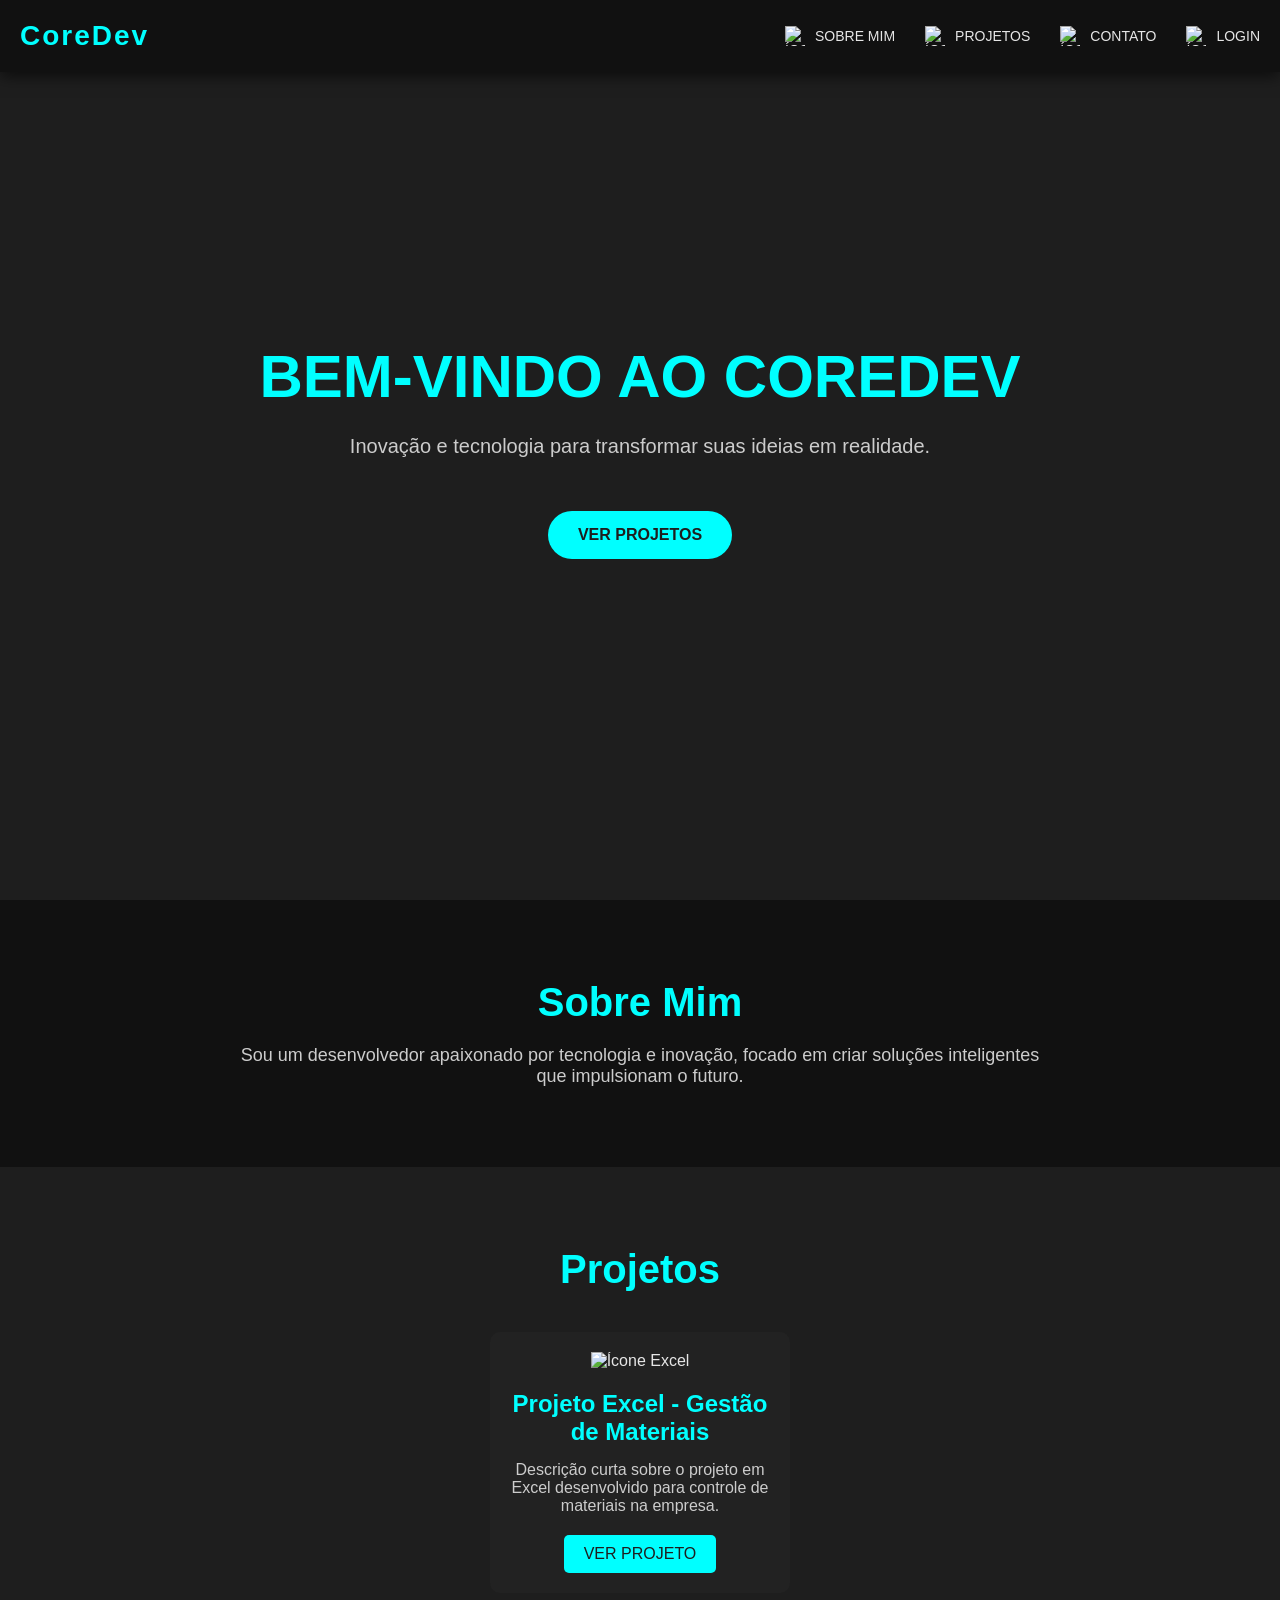
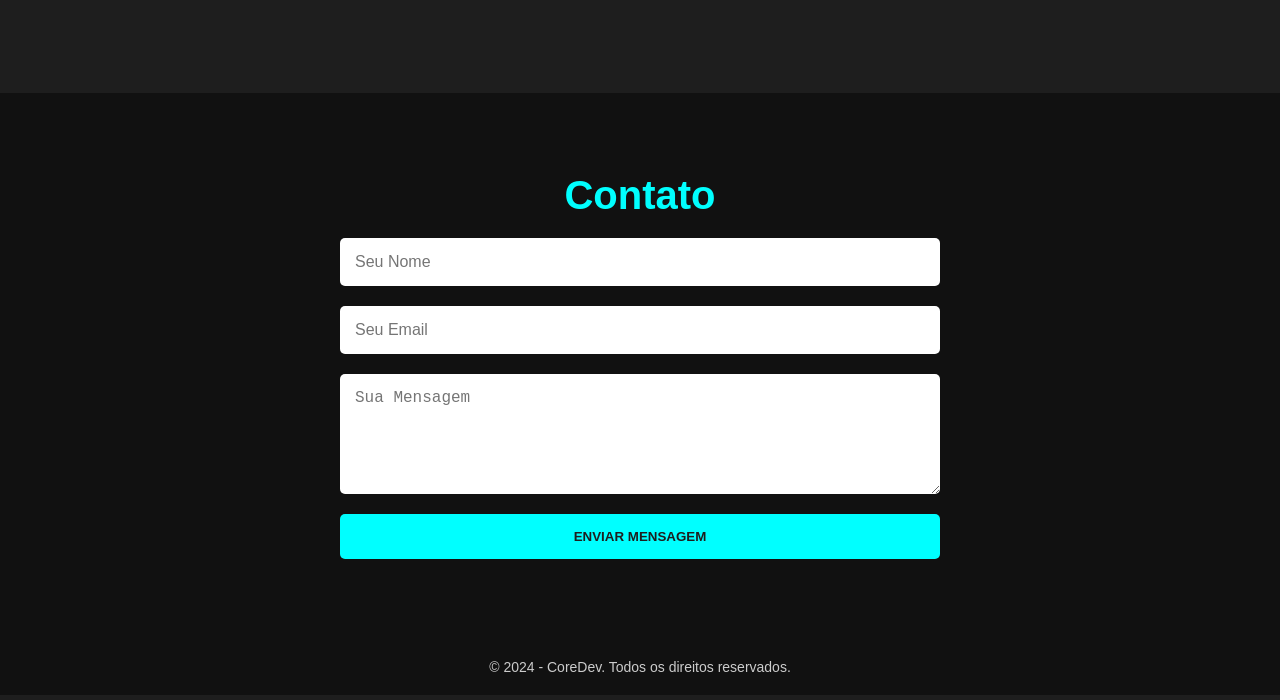
==== commit f2782681: "Update index.html" ====
--- a/index.html
+++ b/index.html
@@ -163,6 +163,80 @@
       display: block;
     }
 
+    /* Janela de login flutuante */
+    .login-modal {
+      display: none;
+      position: fixed;
+      top: 50%;
+      left: 50%;
+      transform: translate(-50%, -50%);
+      background-color: #111;
+      padding: 30px;
+      border-radius: 10px;
+      width: 300px;
+      box-shadow: 0 5px 15px rgba(0, 0, 0, 0.5);
+      z-index: 1001;
+      opacity: 0;
+      transition: opacity 0.5s ease;
+    }
+
+    .login-modal.show {
+      display: block;
+      opacity: 1;
+    }
+
+    .login-modal h2 {
+      color: #00ffff;
+      margin-bottom: 20px;
+      text-align: center;
+    }
+
+    .login-modal input {
+      width: 100%;
+      padding: 10px;
+      margin-bottom: 10px;
+      border: none;
+      border-radius: 5px;
+      background-color: #333;
+      color: #fff;
+    }
+
+    .login-modal button {
+      width: 100%;
+      padding: 10px;
+      border: none;
+      border-radius: 5px;
+      background-color: #00ffff;
+      color: #111;
+      cursor: pointer;
+      font-weight: bold;
+      transition: background-color 0.3s ease;
+    }
+
+    .login-modal button:hover {
+      background-color: #009999;
+    }
+
+    .password-container {
+      position: relative;
+    }
+
+    .password-container img {
+      position: absolute;
+      top: 50%;
+      right: 10px;
+      transform: translateY(-50%);
+      width: 20px;
+      height: 20px;
+      cursor: pointer;
+    }
+
+    .error-message {
+      color: #ff4d4d;
+      text-align: center;
+      margin-top: 10px;
+    }
+
     /* Estilização da Seção Hero */
     .hero {
       height: 100vh;
@@ -237,81 +311,103 @@
       margin: 0 auto;
     }
 
-    /* Janela flutuante de login com animação suave */
-    .login-modal {
-      display: none;
-      position: fixed;
-      top: 50%;
-      left: 50%;
-      transform: translate(-50%, -50%) scale(0.8);
+    /* Seção Sobre Mim */
+    .about {
       background-color: #111;
-      padding: 30px;
+    }
+
+    /* Projetos */
+    .projects {
+      background-color: #1e1e1e;
+    }
+
+    .projects .project-list {
+      display: flex;
+      justify-content: space-around;
+      flex-wrap: wrap;
+    }
+
+    .projects .project-item {
+      background-color: #222;
+      padding: 20px;
       border-radius: 10px;
-      box-shadow: 0px 0px 15px rgba(0, 0, 0, 0.5);
-      z-index: 1001;
+      margin: 20px;
+      transition: transform 0.3s ease;
+      width: 300px;
       text-align: center;
-      width: 300px;
-      opacity: 0;
-      transition: transform 0.3s ease, opacity 0.3s ease;
-    }
-
-    .login-modal.show {
-      display: block;
-      transform: translate(-50%, -50%) scale(1);
-      opacity: 1;
-    }
-
-    .login-modal input {
-      width: 100%;
-      padding: 10px;
+    }
+
+    .projects .project-item:hover {
+      transform: scale(1.05);
+    }
+
+    .projects .project-item img {
+      width: 100px;
       margin-bottom: 20px;
+    }
+
+    .projects .project-item h3 {
+      font-size: 24px;
+      margin-bottom: 15px;
+      color: #00ffff;
+    }
+
+    .projects .project-item p {
+      font-size: 16px;
+      color: #ccc;
+      margin-bottom: 20px;
+    }
+
+    .projects .project-item a {
+      display: inline-block;
+      padding: 10px 20px;
+      background-color: #00ffff;
+      color: #1e1e1e;
+      text-transform: uppercase;
       border-radius: 5px;
-      border: none;
-      font-size: 16px;
-    }
-
-    .password-container {
-      position: relative;
-    }
-
-    .password-container input {
-      padding-right: 40px;
-    }
-
-    .password-container img {
-      position: absolute;
-      right: 10px;
-      top: 50%;
-      transform: translateY(-50%);
-      cursor: pointer;
-      width: 20px;
-      height: 20px;
-    }
-
-    .login-modal button {
-      width: 100%;
-      padding: 10px;
-      background-color: #00ffff;
+      text-decoration: none;
+      transition: background-color 0.3s ease;
+    }
+
+    .projects .project-item a:hover {
+      background-color: #009999;
+    }
+
+    /* Seção Contato */
+    .contact {
+      background-color: #111;
+    }
+
+    .contact form {
+      max-width: 600px;
+      margin: 0 auto;
+      display: flex;
+      flex-direction: column;
+    }
+
+    .contact form input,
+    .contact form textarea {
+      margin-bottom: 20px;
+      padding: 15px;
       border: none;
       border-radius: 5px;
       font-size: 16px;
+    }
+
+    .contact form button {
+      padding: 15px;
+      background-color: #00ffff;
+      color: #1e1e1e;
       font-weight: bold;
+      text-transform: uppercase;
+      border: none;
+      border-radius: 5px;
       cursor: pointer;
-      color: #1e1e1e;
-    }
-
-    .login-modal button:hover {
+      transition: background-color 0.3s ease;
+    }
+
+    .contact form button:hover {
       background-color: #009999;
-    }
-
-    .error-message {
-      color: red;
-      margin-top: 10px;
-    }
-
-    .success-message {
-      color: green;
-      margin-top: 10px;
     }
 
     /* Rodapé */
@@ -339,7 +435,7 @@
       <li><a href="#about"><img src="https://cdn-icons-png.flaticon.com/512/5683/5683325.png" alt="Ícone de Sobre Mim">Sobre Mim</a></li>
       <li><a href="#projects"><img src="https://cdn-icons-png.flaticon.com/512/1087/1087840.png" alt="Ícone de Projetos">Projetos</a></li>
       <li><a href="#contact"><img src="https://cdn-icons-png.flaticon.com/512/9716/9716781.png" alt="Ícone de Contato">Contato</a></li>
-      <li><a href="#" id="loginBtn"><img id="loginIcon" src="https://cdn-icons-png.flaticon.com/512/12120/12120346.png" alt="Ícone de Login">Login</a></li>
+      <li><a href="javascript:void(0)" id="loginButton"><img src="https://cdn-icons-png.flaticon.com/512/12120/12120346.png" alt="Ícone de Login">Login</a></li>
     </ul>
   </nav>
 
@@ -353,20 +449,6 @@
 
 <!-- Overlay (fundo escuro) -->
 <div class="overlay" id="overlay"></div>
-
-<!-- Janela de login flutuante -->
-<div class="login-modal" id="loginModal">
-  <h2>Login</h2>
-  <input type="text" id="username" placeholder="Usuário">
-  
-  <div class="password-container">
-    <input type="password" id="password" placeholder="Senha">
-    <img id="togglePassword" src="https://cdn-icons-png.flaticon.com/512/159/159604.png" alt="Exibir senha">
-  </div>
-
-  <button onclick="login()">Entrar</button>
-  <p id="message" class="error-message"></p>
-</div>
 
 <!-- Menu lateral para dispositivos móveis -->
 <div class="side-menu" id="sideMenu">
@@ -382,10 +464,7 @@
     <img src="https://cdn-icons-png.flaticon.com/512/9716/9716781.png" alt="Ícone de Contato">
     Contato
   </a>
-  <a href="login.html">
-    <img src="https://cdn-icons-png.flaticon.com/512/12120/12120346.png" alt="Ícone de Login">
-    Login
-  </a>
+  <a href="javascript:void(0)" id="sideLogin"><img src="https://cdn-icons-png.flaticon.com/512/12120/12120346.png" alt="Ícone de Login">Login</a>
 </div>
 
 <section class="hero">
@@ -425,19 +504,30 @@
   <p>&copy; 2024 - CoreDev. Todos os direitos reservados.</p>
 </footer>
 
-<!-- Script JavaScript para navegação suave, login, animação e overlay -->
+<!-- Janela de Login -->
+<div class="login-modal" id="loginModal">
+  <h2>Login</h2>
+  <input type="text" id="username" placeholder="Usuário">
+  <div class="password-container">
+    <input type="password" id="password" placeholder="Senha">
+    <img src="https://cdn-icons-png.flaticon.com/512/159/159604.png" alt="Exibir Senha" id="togglePassword">
+  </div>
+  <button id="loginSubmit">Entrar</button>
+  <div class="error-message" id="errorMessage"></div>
+</div>
+
+<!-- Script JavaScript para navegação suave, login/logout, abrir/fechar menu e overlay -->
 <script>
   const hamburger = document.getElementById('hamburger');
   const sideMenu = document.getElementById('sideMenu');
   const overlay = document.getElementById('overlay');
-  const loginBtn = document.getElementById('loginBtn');
-  const loginIcon = document.getElementById('loginIcon');
   const loginModal = document.getElementById('loginModal');
+  const loginButton = document.getElementById('loginButton');
+  const sideLogin = document.getElementById('sideLogin');
   const togglePassword = document.getElementById('togglePassword');
-  const passwordField = document.getElementById('password');
-  const messageElement = document.getElementById('message');
-
-  const correctPasswordHash = 'bc4f43c2eb15f99aebf304c5faea7748d720e85b6b9c93c3c84d8b4e6888c634';
+  const passwordInput = document.getElementById('password');
+  const loginSubmit = document.getElementById('loginSubmit');
+  const errorMessage = document.getElementById('errorMessage');
 
   // Abrir menu e mostrar overlay
   hamburger.addEventListener('click', () => {
@@ -449,87 +539,66 @@
   overlay.addEventListener('click', () => {
     sideMenu.classList.remove('open');
     overlay.classList.remove('show');
+  });
+
+  // Suave navegação
+  document.querySelectorAll('a[href^="#"]').forEach(anchor => {
+    anchor.addEventListener('click', function(e) {
+      e.preventDefault();
+      const target = document.querySelector(this.getAttribute('href'));
+      target.scrollIntoView({
+        behavior: 'smooth'
+      });
+    });
+  });
+
+  // Exibir login modal
+  function showLoginModal() {
+    loginModal.classList.add('show');
+    overlay.classList.add('show');
+  }
+
+  loginButton.addEventListener('click', showLoginModal);
+  sideLogin.addEventListener('click', showLoginModal);
+
+  // Fechar modal ao clicar no overlay
+  overlay.addEventListener('click', () => {
     loginModal.classList.remove('show');
+    overlay.classList.remove('show');
   });
 
-  // Exibir janela de login com animação suave
-  loginBtn.addEventListener('click', (e) => {
-    e.preventDefault();
-    if (localStorage.getItem('loggedIn') === 'true') {
-      logout();
+  // Alternar visibilidade da senha
+  togglePassword.addEventListener('click', () => {
+    const type = passwordInput.getAttribute('type') === 'password' ? 'text' : 'password';
+    passwordInput.setAttribute('type', type);
+    togglePassword.src = type === 'password' 
+      ? 'https://cdn-icons-png.flaticon.com/512/159/159604.png' 
+      : 'https://cdn-icons-png.flaticon.com/512/7042/7042918.png';
+  });
+
+  // Simulação de login (básica)
+  loginSubmit.addEventListener('click', () => {
+    const username = document.getElementById('username').value;
+    const password = passwordInput.value;
+
+    if (username === 'admin' && password === 'AceSSo#@3038') {
+      errorMessage.textContent = 'Login bem-sucedido!';
+      loginModal.classList.remove('show');
+      overlay.classList.remove('show');
+      loginButton.innerHTML = '<img src="https://cdn-icons-png.flaticon.com/512/1828/1828466.png" alt="Ícone de Logout">Sair';
+      sideLogin.innerHTML = '<img src="https://cdn-icons-png.flaticon.com/512/1828/1828466.png" alt="Ícone de Logout">Sair';
     } else {
-      loginModal.classList.add('show');
-      overlay.classList.add('show');
-      document.getElementById('username').focus();
+      errorMessage.textContent = 'Usuário ou senha inválidos!';
     }
   });
 
-  // Função de login ao pressionar "Enter"
-  document.getElementById('loginModal').addEventListener('keyup', function(event) {
-    if (event.key === "Enter") {
-      login();
+  // Logout
+  loginButton.addEventListener('click', function() {
+    if (loginButton.textContent.includes('Sair')) {
+      loginButton.innerHTML = '<img src="https://cdn-icons-png.flaticon.com/512/12120/12120346.png" alt="Ícone de Login">Login';
+      sideLogin.innerHTML = '<img src="https://cdn-icons-png.flaticon.com/512/12120/12120346.png" alt="Ícone de Login">Login';
     }
   });
-
-  // Função de login
-  function sha256(str) {
-    const buffer = new TextEncoder().encode(str);
-    return crypto.subtle.digest('SHA-256', buffer).then(function (hash) {
-      return Array.from(new Uint8Array(hash)).map(b => b.toString(16).padStart(2, '0')).join('');
-    });
-  }
-
-  function login() {
-    const username = document.getElementById('username').value;
-    const password = document.getElementById('password').value;
-
-    if (username !== 'admin') {
-      messageElement.textContent = 'Usuário ou senha inválidos!';
-      return;
-    }
-
-    sha256(password).then(hash => {
-      if (hash === correctPasswordHash) {
-        localStorage.setItem('loggedIn', 'true');
-        updateLoginState(true);
-        loginModal.classList.remove('show');
-        overlay.classList.remove('show');
-        clearFields();
-      } else {
-        messageElement.textContent = 'Usuário ou senha inválidos!';
-      }
-    });
-  }
-
-  function updateLoginState(loggedIn) {
-    if (loggedIn) {
-      loginBtn.innerHTML = '<img src="https://cdn-icons-png.flaticon.com/512/1828/1828466.png" alt="Ícone de Logout">Sair';
-    } else {
-      loginBtn.innerHTML = '<img src="https://cdn-icons-png.flaticon.com/512/12120/12120346.png" alt="Ícone de Login">Login';
-    }
-  }
-
-  function logout() {
-    localStorage.removeItem('loggedIn');
-    updateLoginState(false);
-  }
-
-  function clearFields() {
-    document.getElementById('username').value = '';
-    document.getElementById('password').value = '';
-  }
-
-  // Alternar exibição da senha
-  togglePassword.addEventListener('click', () => {
-    const passwordVisible = passwordField.type === 'password';
-    passwordField.type = passwordVisible ? 'text' : 'password';
-    togglePassword.src = passwordVisible ? "https://cdn-icons-png.flaticon.com/512/7042/7042918.png" : "https://cdn-icons-png.flaticon.com/512/159/159604.png";
-  });
-
-  window.onload = function() {
-    const loggedIn = localStorage.getItem('loggedIn') === 'true';
-    updateLoginState(loggedIn);
-  };
 </script>
 
 </body>
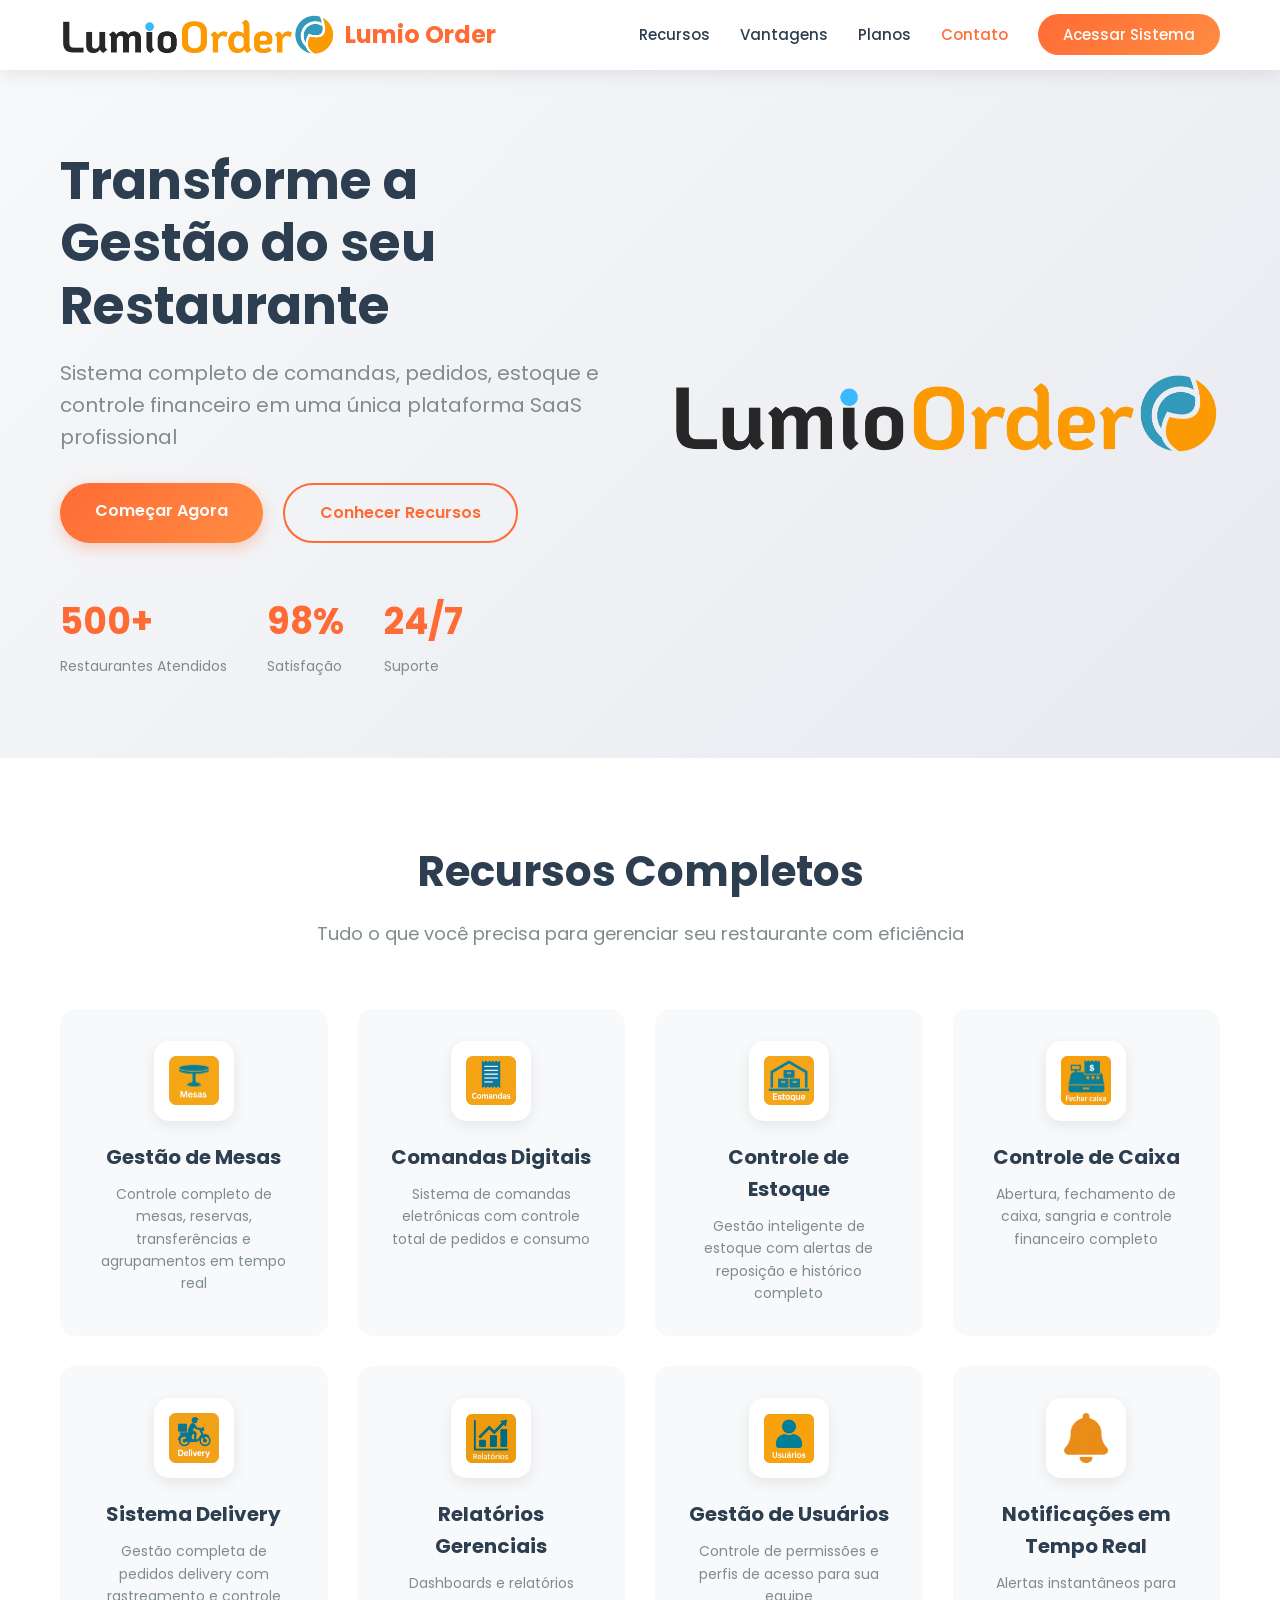
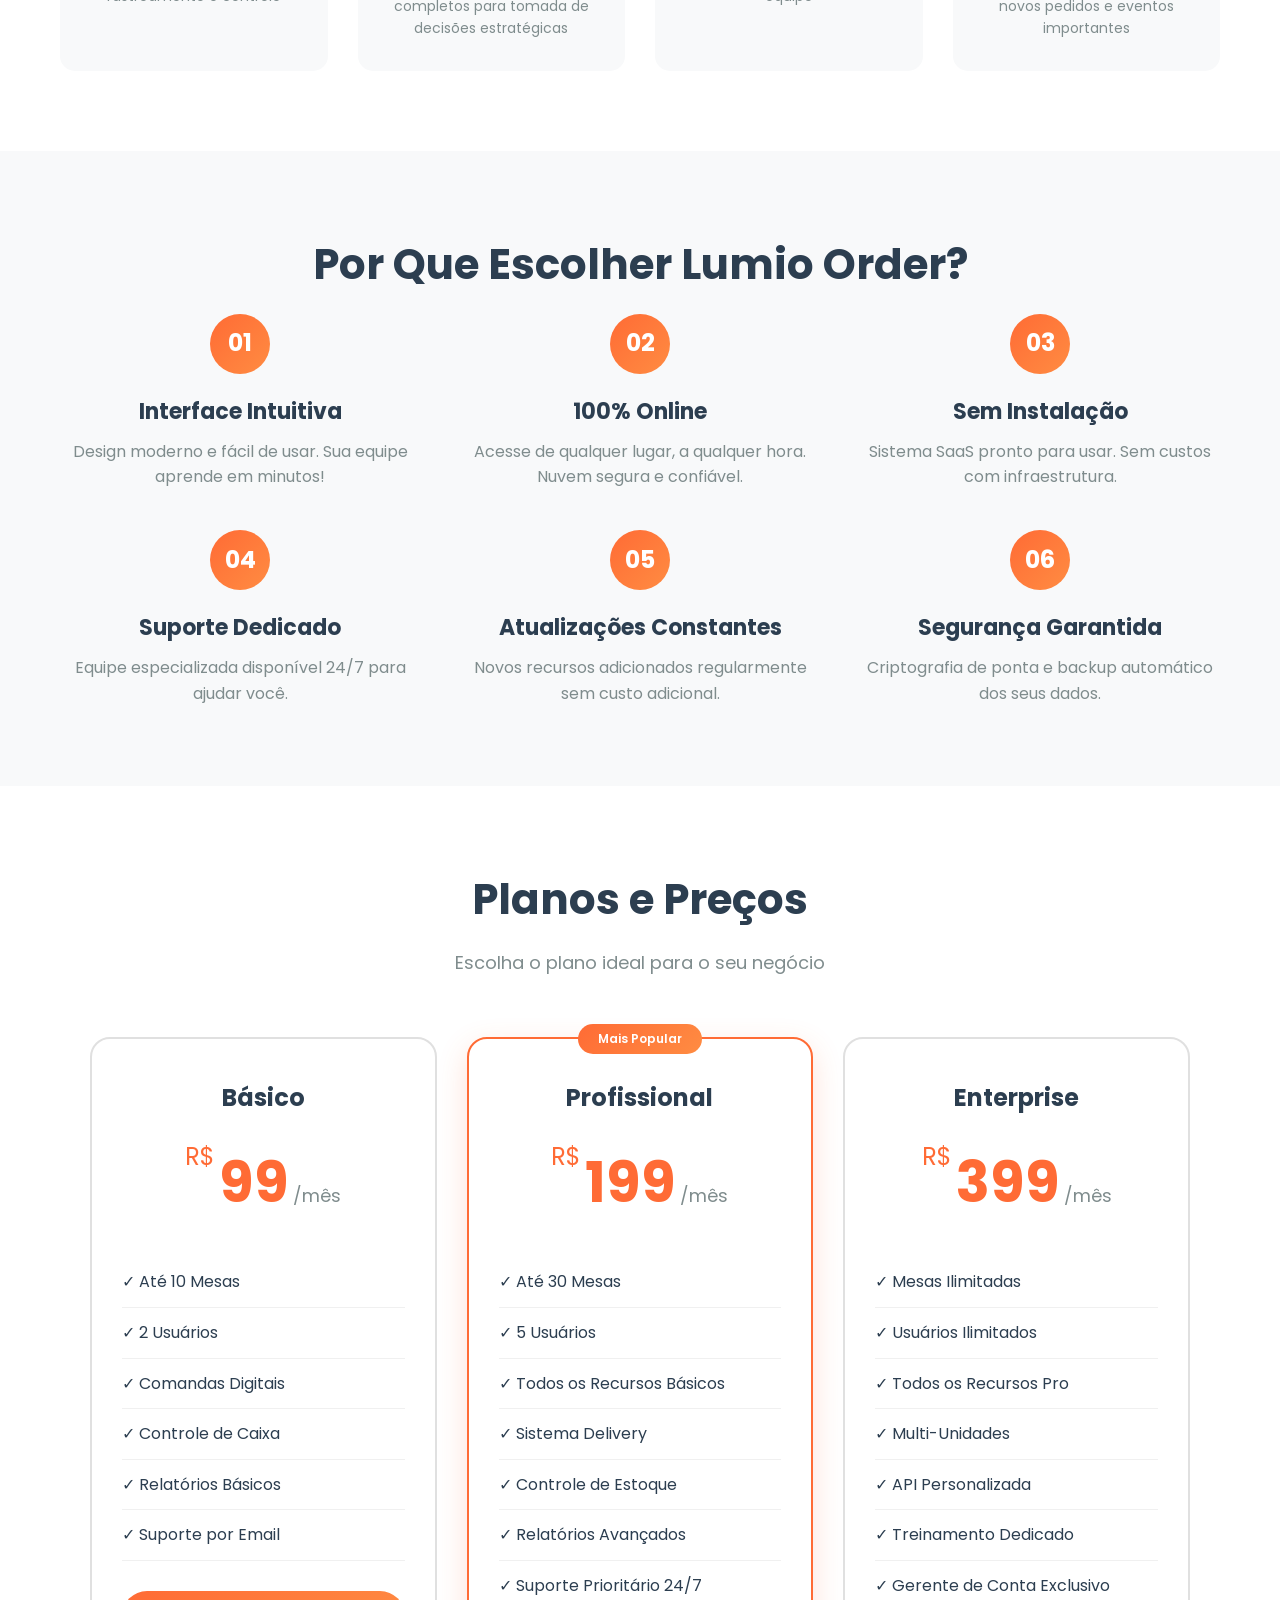
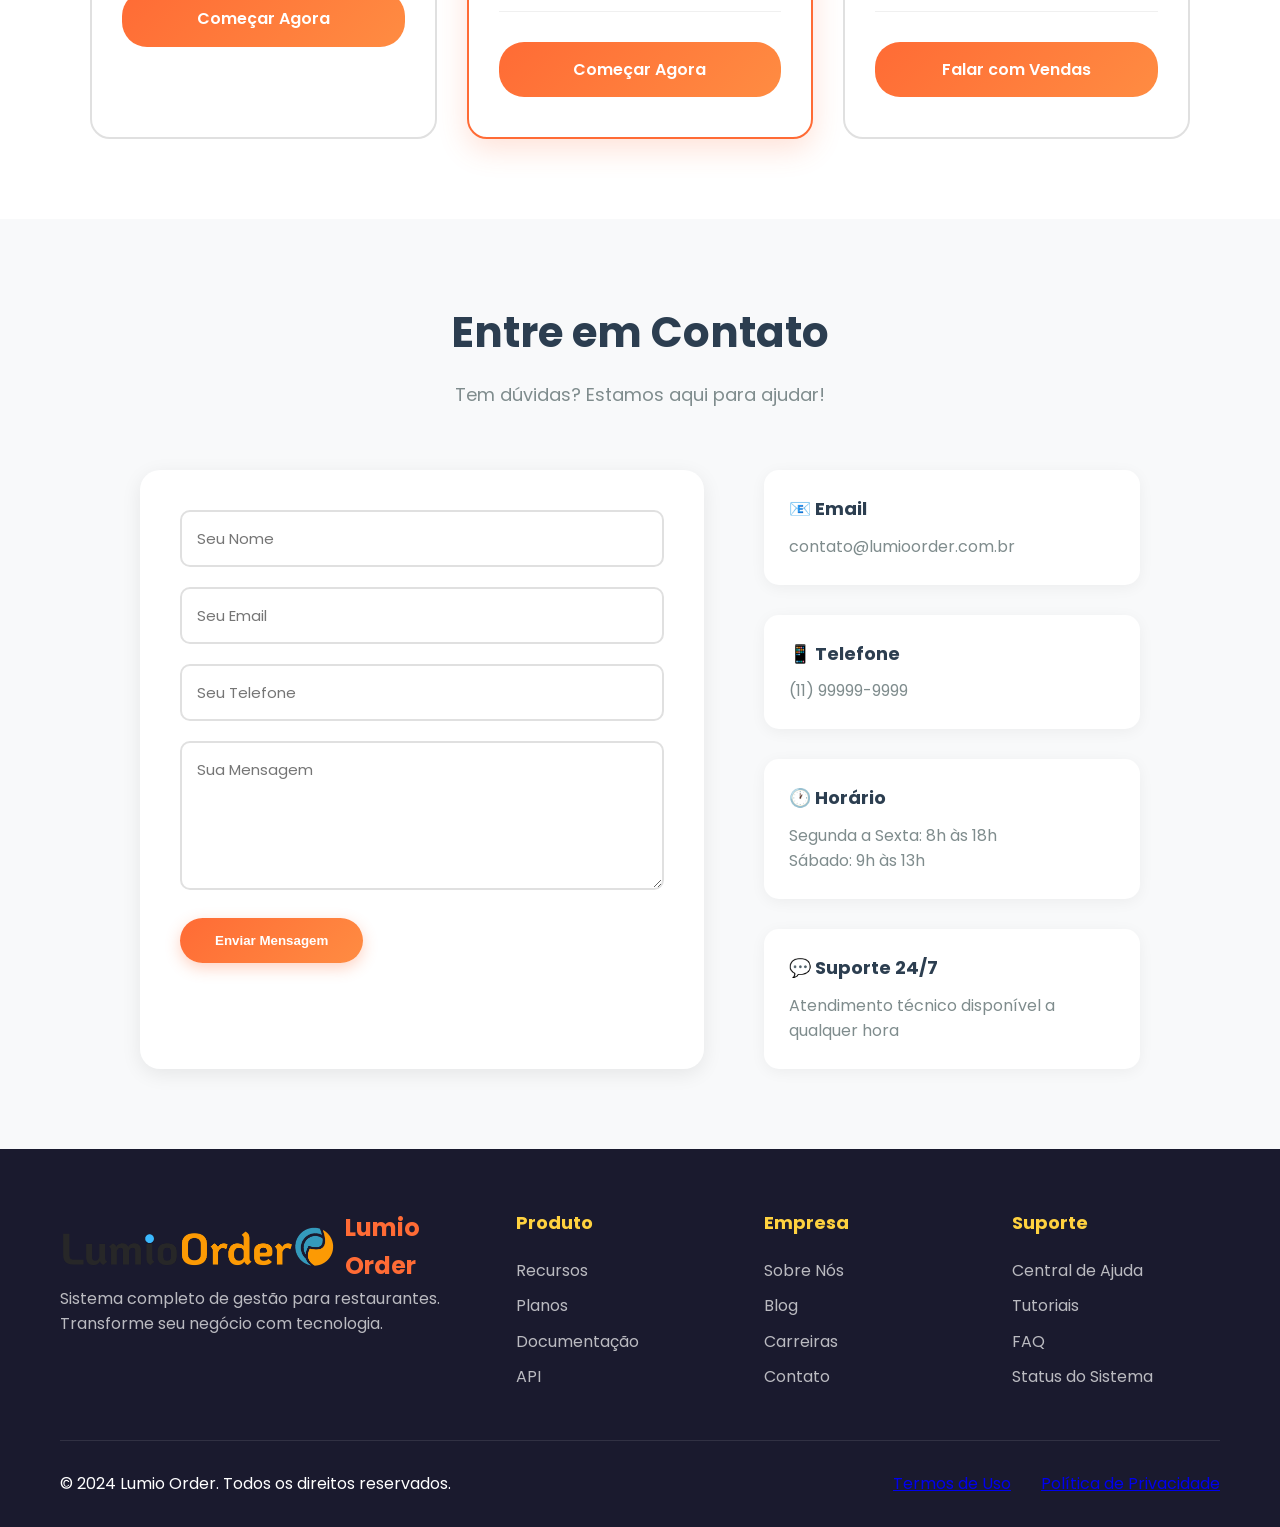
==== commit 420ec548: "Refactor: Redesign landing page and structure project Co-authored-by: lucasprestes30 <lucasprestes30" ====
--- a/index.html
+++ b/index.html
@@ -1,605 +1,365 @@
 <!DOCTYPE html>
 <html lang="pt-BR">
 <head>
-  <meta charset="UTF-8">
-  <meta name="viewport" content="width=device-width, initial-scale=1.0">
-  <title>CoreDev - Inovação e Tecnologia</title>
-
-  <style>
-    * {
-      margin: 0;
-      padding: 0;
-      box-sizing: border-box;
-    }
-
-    body {
-      font-family: 'Poppins', sans-serif;
-      background-color: #1e1e1e;
-      color: #e6e6e6;
-      margin: 0;
-      padding: 0;
-      scroll-behavior: smooth;
-    }
-
-    /* Estilização do Header */
-    header {
-      display: flex;
-      justify-content: space-between;
-      align-items: center;
-      padding: 20px;
-      background-color: #111;
-      position: fixed;
-      top: 0;
-      width: 100%;
-      z-index: 1000;
-      box-shadow: 0 4px 15px rgba(0, 0, 0, 0.6);
-    }
-
-    .logo {
-      color: #00ffff;
-      font-size: 28px;
-      font-weight: bold;
-      letter-spacing: 2px;
-    }
-
-    /* Menu de navegação superior para computadores */
-    nav ul {
-      list-style: none;
-      display: flex;
-    }
-
-    nav ul li {
-      margin-left: 30px;
-      display: flex;
-      align-items: center;
-    }
-
-    nav ul li a {
-      color: #e6e6e6;
-      text-transform: uppercase;
-      font-size: 14px;
-      text-decoration: none;
-      transition: color 0.3s;
-      cursor: pointer;
-      display: flex;
-      align-items: center;
-    }
-
-    nav ul li a img {
-      margin-right: 10px;
-      width: 20px;
-      height: 20px;
-    }
-
-    nav ul li a:hover {
-      color: #00ffff;
-    }
-
-    /* Mostrar menu superior em computadores e esconder em dispositivos móveis */
-    @media (max-width: 768px) {
-      nav {
-        display: none;
-      }
-    }
-
-    /* Estilização do botão de hambúrguer no canto superior direito */
-    .hamburger {
-      cursor: pointer;
-      display: none;
-      flex-direction: column;
-      justify-content: space-between;
-      width: 30px;
-      height: 22px;
-      position: absolute;
-      right: 20px;
-      top: 20px;
-    }
-
-    .hamburger div {
-      width: 100%;
-      height: 4px;
-      background-color: #fff;
-      border-radius: 5px;
-    }
-
-    /* Mostrar botão de hambúrguer em dispositivos móveis */
-    @media (max-width: 768px) {
-      .hamburger {
-        display: flex;
-      }
-    }
-
-    /* Menu lateral para dispositivos móveis */
-    .side-menu {
-      height: 100vh;
-      width: 250px;
-      position: fixed;
-      top: 0;
-      left: -250px;
-      background-color: #111;
-      padding-top: 60px;
-      transition: 0.3s;
-      z-index: 1000;
-    }
-
-    .side-menu a {
-      padding: 10px 15px;
-      text-decoration: none;
-      font-size: 18px;
-      color: #e6e6e6;
-      display: flex;
-      align-items: center;
-      transition: 0.3s;
-    }
-
-    .side-menu a img {
-      margin-right: 10px;
-      width: 24px;
-      height: 24px;
-    }
-
-    .side-menu a:hover {
-      background-color: #575757;
-    }
-
-    /* Animação para abrir o menu lateral */
-    .side-menu.open {
-      left: 0;
-    }
-
-    /* Overlay (fundo escuro ao abrir o menu) */
-    .overlay {
-      display: none;
-      position: fixed;
-      top: 0;
-      left: 0;
-      width: 100%;
-      height: 100%;
-      background-color: rgba(0, 0, 0, 0.5);
-      z-index: 999;
-    }
-
-    .overlay.show {
-      display: block;
-    }
-
-    /* Janela de login flutuante */
-    .login-modal {
-      display: none;
-      position: fixed;
-      top: 50%;
-      left: 50%;
-      transform: translate(-50%, -50%);
-      background-color: #111;
-      padding: 30px;
-      border-radius: 10px;
-      width: 300px;
-      box-shadow: 0 5px 15px rgba(0, 0, 0, 0.5);
-      z-index: 1001;
-      opacity: 0;
-      transition: opacity 0.5s ease;
-    }
-
-    .login-modal.show {
-      display: block;
-      opacity: 1;
-    }
-
-    .login-modal h2 {
-      color: #00ffff;
-      margin-bottom: 20px;
-      text-align: center;
-    }
-
-    .login-modal input {
-      width: 100%;
-      padding: 10px;
-      margin-bottom: 10px;
-      border: none;
-      border-radius: 5px;
-      background-color: #333;
-      color: #fff;
-    }
-
-    .login-modal button {
-      width: 100%;
-      padding: 10px;
-      border: none;
-      border-radius: 5px;
-      background-color: #00ffff;
-      color: #111;
-      cursor: pointer;
-      font-weight: bold;
-      transition: background-color 0.3s ease;
-    }
-
-    .login-modal button:hover {
-      background-color: #009999;
-    }
-
-    .password-container {
-      position: relative;
-    }
-
-    .password-container img {
-      position: absolute;
-      top: 50%;
-      right: 10px;
-      transform: translateY(-50%);
-      width: 20px;
-      height: 20px;
-      cursor: pointer;
-    }
-
-    .error-message {
-      color: #ff4d4d;
-      text-align: center;
-      margin-top: 10px;
-    }
-
-    /* Estilização da Seção Hero */
-    .hero {
-      height: 100vh;
-      background: url('https://www.linkparaimagem.com/suaimagem.jpg') center/cover no-repeat;
-      display: flex;
-      flex-direction: column;
-      justify-content: center;
-      align-items: center;
-      text-align: center;
-      padding: 0 20px;
-    }
-
-    .hero h1 {
-      font-size: 60px;
-      color: #00ffff;
-      text-transform: uppercase;
-      animation: fadeIn 2s ease-in-out;
-    }
-
-    .hero p {
-      font-size: 20px;
-      margin: 20px 0;
-      color: #ccc;
-      max-width: 600px;
-      line-height: 1.5;
-    }
-
-    .hero a {
-      display: inline-block;
-      margin-top: 30px;
-      padding: 15px 30px;
-      background-color: #00ffff;
-      color: #1e1e1e;
-      font-weight: bold;
-      text-transform: uppercase;
-      border-radius: 25px;
-      transition: background-color 0.3s ease;
-      text-decoration: none;
-    }
-
-    .hero a:hover {
-      background-color: #009999;
-    }
-
-    @keyframes fadeIn {
-      0% {
-        opacity: 0;
-        transform: translateY(-20px);
-      }
-      100% {
-        opacity: 1;
-        transform: translateY(0);
-      }
-    }
-
-    /* Seções */
-    section {
-      padding: 80px 20px;
-      text-align: center;
-    }
-
-    section h2 {
-      font-size: 40px;
-      margin-bottom: 20px;
-      color: #00ffff;
-    }
-
-    section p {
-      font-size: 18px;
-      color: #ccc;
-      max-width: 800px;
-      margin: 0 auto;
-    }
-
-    /* Seção Sobre Mim */
-    .about {
-      background-color: #111;
-    }
-
-    /* Projetos */
-    .projects {
-      background-color: #1e1e1e;
-    }
-
-    .projects .project-list {
-      display: flex;
-      justify-content: space-around;
-      flex-wrap: wrap;
-    }
-
-    .projects .project-item {
-      background-color: #222;
-      padding: 20px;
-      border-radius: 10px;
-      margin: 20px;
-      transition: transform 0.3s ease;
-      width: 300px;
-      text-align: center;
-    }
-
-    .projects .project-item:hover {
-      transform: scale(1.05);
-    }
-
-    .projects .project-item img {
-      width: 100px;
-      margin-bottom: 20px;
-    }
-
-    .projects .project-item h3 {
-      font-size: 24px;
-      margin-bottom: 15px;
-      color: #00ffff;
-    }
-
-    .projects .project-item p {
-      font-size: 16px;
-      color: #ccc;
-      margin-bottom: 20px;
-    }
-
-    .projects .project-item a {
-      display: inline-block;
-      padding: 10px 20px;
-      background-color: #00ffff;
-      color: #1e1e1e;
-      text-transform: uppercase;
-      border-radius: 5px;
-      text-decoration: none;
-      transition: background-color 0.3s ease;
-    }
-
-    .projects .project-item a:hover {
-      background-color: #009999;
-    }
-
-    /* Seção Contato */
-    .contact {
-      background-color: #111;
-    }
-
-    .contact form {
-      max-width: 600px;
-      margin: 0 auto;
-      display: flex;
-      flex-direction: column;
-    }
-
-    .contact form input,
-    .contact form textarea {
-      margin-bottom: 20px;
-      padding: 15px;
-      border: none;
-      border-radius: 5px;
-      font-size: 16px;
-    }
-
-    .contact form button {
-      padding: 15px;
-      background-color: #00ffff;
-      color: #1e1e1e;
-      font-weight: bold;
-      text-transform: uppercase;
-      border: none;
-      border-radius: 5px;
-      cursor: pointer;
-      transition: background-color 0.3s ease;
-    }
-
-    .contact form button:hover {
-      background-color: #009999;
-    }
-
-    /* Rodapé */
-    footer {
-      background-color: #111;
-      padding: 20px;
-      text-align: center;
-      color: #ccc;
-    }
-
-    footer p {
-      font-size: 14px;
-    }
-
-  </style>
+    <meta charset="UTF-8">
+    <meta name="viewport" content="width=device-width, initial-scale=1.0">
+    <title>Lumio Order - Sistema de Gestão para Restaurantes</title>
+    <link rel="icon" type="image/png" href="pictures/promio_icon.png">
+    <link href="https://fonts.googleapis.com/css2?family=Poppins:wght@300;400;500;600;700&display=swap" rel="stylesheet">
+    <link rel="stylesheet" href="style.css">
 </head>
 <body>
-
-<header>
-  <div class="logo">CoreDev</div>
-  
-  <!-- Menu superior convencional para computadores -->
-  <nav>
-    <ul>
-      <li><a href="#about"><img src="https://cdn-icons-png.flaticon.com/512/5683/5683325.png" alt="Ícone de Sobre Mim">Sobre Mim</a></li>
-      <li><a href="#projects"><img src="https://cdn-icons-png.flaticon.com/512/1087/1087840.png" alt="Ícone de Projetos">Projetos</a></li>
-      <li><a href="#contact"><img src="https://cdn-icons-png.flaticon.com/512/9716/9716781.png" alt="Ícone de Contato">Contato</a></li>
-      <li><a href="javascript:void(0)" id="loginButton"><img src="https://cdn-icons-png.flaticon.com/512/12120/12120346.png" alt="Ícone de Login">Login</a></li>
-    </ul>
-  </nav>
-
-  <!-- Botão de hambúrguer (dispositivos móveis) -->
-  <div class="hamburger" id="hamburger">
-    <div></div>
-    <div></div>
-    <div></div>
-  </div>
-</header>
-
-<!-- Overlay (fundo escuro) -->
-<div class="overlay" id="overlay"></div>
-
-<!-- Menu lateral para dispositivos móveis -->
-<div class="side-menu" id="sideMenu">
-  <a href="#about">
-    <img src="https://cdn-icons-png.flaticon.com/512/5683/5683325.png" alt="Ícone de Sobre Mim">
-    Sobre Mim
-  </a>
-  <a href="#projects">
-    <img src="https://cdn-icons-png.flaticon.com/512/1087/1087840.png" alt="Ícone de Projetos">
-    Projetos
-  </a>
-  <a href="#contact">
-    <img src="https://cdn-icons-png.flaticon.com/512/9716/9716781.png" alt="Ícone de Contato">
-    Contato
-  </a>
-  <a href="javascript:void(0)" id="sideLogin"><img src="https://cdn-icons-png.flaticon.com/512/12120/12120346.png" alt="Ícone de Login">Login</a>
-</div>
-
-<section class="hero">
-  <h1>Bem-vindo ao CoreDev</h1>
-  <p>Inovação e tecnologia para transformar suas ideias em realidade.</p>
-  <a href="#projects">Ver Projetos</a>
-</section>
-
-<section id="about" class="about">
-  <h2>Sobre Mim</h2>
-  <p>Sou um desenvolvedor apaixonado por tecnologia e inovação, focado em criar soluções inteligentes que impulsionam o futuro.</p>
-</section>
-
-<section id="projects" class="projects">
-  <h2>Projetos</h2>
-  <div class="project-list">
-    <div class="project-item">
-      <img src="https://cdn-icons-png.flaticon.com/512/732/732220.png" alt="Ícone Excel" style="width: 100px; margin-bottom: 20px;">
-      <h3>Projeto Excel - Gestão de Materiais</h3>
-      <p>Descrição curta sobre o projeto em Excel desenvolvido para controle de materiais na empresa.</p>
-      <a href="projeto1.html">Ver Projeto</a>
+    <!-- Header -->
+    <header class="header">
+        <div class="container">
+            <div class="logo">
+                <img src="pictures/LumioOrder_logo.png" alt="Lumio Order Logo">
+                <span>Lumio Order</span>
+            </div>
+            <nav class="nav">
+                <ul>
+                    <li><a href="#recursos">Recursos</a></li>
+                    <li><a href="#vantagens">Vantagens</a></li>
+                    <li><a href="#planos">Planos</a></li>
+                    <li><a href="#contato">Contato</a></li>
+                    <li><a href="login/" class="btn-login">Acessar Sistema</a></li>
+                </ul>
+            </nav>
+            <div class="mobile-menu-icon" id="mobileMenuIcon">
+                <span></span>
+                <span></span>
+                <span></span>
+            </div>
+        </div>
+    </header>
+
+    <!-- Mobile Menu -->
+    <div class="mobile-menu" id="mobileMenu">
+        <div class="mobile-menu-close" id="mobileMenuClose">&times;</div>
+        <ul>
+            <li><a href="#recursos">Recursos</a></li>
+            <li><a href="#vantagens">Vantagens</a></li>
+            <li><a href="#planos">Planos</a></li>
+            <li><a href="#contato">Contato</a></li>
+            <li><a href="login/" class="btn-login-mobile">Acessar Sistema</a></li>
+        </ul>
     </div>
-  </div>
-</section>
-
-<section id="contact" class="contact">
-  <h2>Contato</h2>
-  <form>
-    <input type="text" placeholder="Seu Nome" required>
-    <input type="email" placeholder="Seu Email" required>
-    <textarea rows="5" placeholder="Sua Mensagem"></textarea>
-    <button type="submit">Enviar Mensagem</button>
-  </form>
-</section>
-
-<footer>
-  <p>&copy; 2024 - CoreDev. Todos os direitos reservados.</p>
-</footer>
-
-<!-- Janela de Login -->
-<div class="login-modal" id="loginModal">
-  <h2>Login</h2>
-  <input type="text" id="username" placeholder="Usuário">
-  <div class="password-container">
-    <input type="password" id="password" placeholder="Senha">
-    <img src="https://cdn-icons-png.flaticon.com/512/159/159604.png" alt="Exibir Senha" id="togglePassword">
-  </div>
-  <button id="loginSubmit">Entrar</button>
-  <div class="error-message" id="errorMessage"></div>
-</div>
-
-<!-- Script JavaScript para navegação suave, login/logout, abrir/fechar menu e overlay -->
-<script>
-  const hamburger = document.getElementById('hamburger');
-  const sideMenu = document.getElementById('sideMenu');
-  const overlay = document.getElementById('overlay');
-  const loginModal = document.getElementById('loginModal');
-  const loginButton = document.getElementById('loginButton');
-  const sideLogin = document.getElementById('sideLogin');
-  const togglePassword = document.getElementById('togglePassword');
-  const passwordInput = document.getElementById('password');
-  const loginSubmit = document.getElementById('loginSubmit');
-  const errorMessage = document.getElementById('errorMessage');
-
-  // Abrir menu e mostrar overlay
-  hamburger.addEventListener('click', () => {
-    sideMenu.classList.toggle('open');
-    overlay.classList.toggle('show');
-  });
-
-  // Fechar menu ao clicar fora (overlay)
-  overlay.addEventListener('click', () => {
-    sideMenu.classList.remove('open');
-    overlay.classList.remove('show');
-  });
-
-  // Suave navegação
-  document.querySelectorAll('a[href^="#"]').forEach(anchor => {
-    anchor.addEventListener('click', function(e) {
-      e.preventDefault();
-      const target = document.querySelector(this.getAttribute('href'));
-      target.scrollIntoView({
-        behavior: 'smooth'
-      });
-    });
-  });
-
-  // Exibir login modal
-  function showLoginModal() {
-    loginModal.classList.add('show');
-    overlay.classList.add('show');
-  }
-
-  loginButton.addEventListener('click', showLoginModal);
-  sideLogin.addEventListener('click', showLoginModal);
-
-  // Fechar modal ao clicar no overlay
-  overlay.addEventListener('click', () => {
-    loginModal.classList.remove('show');
-    overlay.classList.remove('show');
-  });
-
-  // Alternar visibilidade da senha
-  togglePassword.addEventListener('click', () => {
-    const type = passwordInput.getAttribute('type') === 'password' ? 'text' : 'password';
-    passwordInput.setAttribute('type', type);
-    togglePassword.src = type === 'password' 
-      ? 'https://cdn-icons-png.flaticon.com/512/159/159604.png' 
-      : 'https://cdn-icons-png.flaticon.com/512/7042/7042918.png';
-  });
-
-  // Simulação de login (básica)
-  loginSubmit.addEventListener('click', () => {
-    const username = document.getElementById('username').value;
-    const password = passwordInput.value;
-
-    if (username === 'admin' && password === 'AceSSo#@3038') {
-      errorMessage.textContent = 'Login bem-sucedido!';
-      loginModal.classList.remove('show');
-      overlay.classList.remove('show');
-      loginButton.innerHTML = '<img src="https://cdn-icons-png.flaticon.com/512/1828/1828466.png" alt="Ícone de Logout">Sair';
-      sideLogin.innerHTML = '<img src="https://cdn-icons-png.flaticon.com/512/1828/1828466.png" alt="Ícone de Logout">Sair';
-    } else {
-      errorMessage.textContent = 'Usuário ou senha inválidos!';
-    }
-  });
-
-  // Logout
-  loginButton.addEventListener('click', function() {
-    if (loginButton.textContent.includes('Sair')) {
-      loginButton.innerHTML = '<img src="https://cdn-icons-png.flaticon.com/512/12120/12120346.png" alt="Ícone de Login">Login';
-      sideLogin.innerHTML = '<img src="https://cdn-icons-png.flaticon.com/512/12120/12120346.png" alt="Ícone de Login">Login';
-    }
-  });
-</script>
-
+
+    <!-- Hero Section -->
+    <section class="hero">
+        <div class="container">
+            <div class="hero-content">
+                <h1>Transforme a Gestão do seu Restaurante</h1>
+                <p class="hero-subtitle">Sistema completo de comandas, pedidos, estoque e controle financeiro em uma única plataforma SaaS profissional</p>
+                <div class="hero-buttons">
+                    <a href="login/" class="btn btn-primary">Começar Agora</a>
+                    <a href="#recursos" class="btn btn-secondary">Conhecer Recursos</a>
+                </div>
+                <div class="hero-stats">
+                    <div class="stat-item">
+                        <h3>500+</h3>
+                        <p>Restaurantes Atendidos</p>
+                    </div>
+                    <div class="stat-item">
+                        <h3>98%</h3>
+                        <p>Satisfação</p>
+                    </div>
+                    <div class="stat-item">
+                        <h3>24/7</h3>
+                        <p>Suporte</p>
+                    </div>
+                </div>
+            </div>
+            <div class="hero-image">
+                <img src="pictures/LumioOrder_logo.png" alt="Sistema Lumio Order">
+            </div>
+        </div>
+    </section>
+
+    <!-- Recursos Section -->
+    <section id="recursos" class="recursos">
+        <div class="container">
+            <h2 class="section-title">Recursos Completos</h2>
+            <p class="section-subtitle">Tudo o que você precisa para gerenciar seu restaurante com eficiência</p>
+            
+            <div class="recursos-grid">
+                <div class="recurso-card">
+                    <div class="recurso-icon">
+                        <img src="pictures/mesas.png" alt="Gestão de Mesas">
+                    </div>
+                    <h3>Gestão de Mesas</h3>
+                    <p>Controle completo de mesas, reservas, transferências e agrupamentos em tempo real</p>
+                </div>
+
+                <div class="recurso-card">
+                    <div class="recurso-icon">
+                        <img src="pictures/comandas.png" alt="Comandas">
+                    </div>
+                    <h3>Comandas Digitais</h3>
+                    <p>Sistema de comandas eletrônicas com controle total de pedidos e consumo</p>
+                </div>
+
+                <div class="recurso-card">
+                    <div class="recurso-icon">
+                        <img src="pictures/estoque.png" alt="Estoque">
+                    </div>
+                    <h3>Controle de Estoque</h3>
+                    <p>Gestão inteligente de estoque com alertas de reposição e histórico completo</p>
+                </div>
+
+                <div class="recurso-card">
+                    <div class="recurso-icon">
+                        <img src="pictures/fecharcaixa.png" alt="Caixa">
+                    </div>
+                    <h3>Controle de Caixa</h3>
+                    <p>Abertura, fechamento de caixa, sangria e controle financeiro completo</p>
+                </div>
+
+                <div class="recurso-card">
+                    <div class="recurso-icon">
+                        <img src="pictures/delivery.png" alt="Delivery">
+                    </div>
+                    <h3>Sistema Delivery</h3>
+                    <p>Gestão completa de pedidos delivery com rastreamento e controle</p>
+                </div>
+
+                <div class="recurso-card">
+                    <div class="recurso-icon">
+                        <img src="pictures/relatorios.png" alt="Relatórios">
+                    </div>
+                    <h3>Relatórios Gerenciais</h3>
+                    <p>Dashboards e relatórios completos para tomada de decisões estratégicas</p>
+                </div>
+
+                <div class="recurso-card">
+                    <div class="recurso-icon">
+                        <img src="pictures/usuarios.png" alt="Usuários">
+                    </div>
+                    <h3>Gestão de Usuários</h3>
+                    <p>Controle de permissões e perfis de acesso para sua equipe</p>
+                </div>
+
+                <div class="recurso-card">
+                    <div class="recurso-icon">
+                        <img src="pictures/notificacoes.png" alt="Notificações">
+                    </div>
+                    <h3>Notificações em Tempo Real</h3>
+                    <p>Alertas instantâneos para novos pedidos e eventos importantes</p>
+                </div>
+            </div>
+        </div>
+    </section>
+
+    <!-- Vantagens Section -->
+    <section id="vantagens" class="vantagens">
+        <div class="container">
+            <h2 class="section-title">Por Que Escolher Lumio Order?</h2>
+            
+            <div class="vantagens-grid">
+                <div class="vantagem-item">
+                    <div class="vantagem-number">01</div>
+                    <h3>Interface Intuitiva</h3>
+                    <p>Design moderno e fácil de usar. Sua equipe aprende em minutos!</p>
+                </div>
+
+                <div class="vantagem-item">
+                    <div class="vantagem-number">02</div>
+                    <h3>100% Online</h3>
+                    <p>Acesse de qualquer lugar, a qualquer hora. Nuvem segura e confiável.</p>
+                </div>
+
+                <div class="vantagem-item">
+                    <div class="vantagem-number">03</div>
+                    <h3>Sem Instalação</h3>
+                    <p>Sistema SaaS pronto para usar. Sem custos com infraestrutura.</p>
+                </div>
+
+                <div class="vantagem-item">
+                    <div class="vantagem-number">04</div>
+                    <h3>Suporte Dedicado</h3>
+                    <p>Equipe especializada disponível 24/7 para ajudar você.</p>
+                </div>
+
+                <div class="vantagem-item">
+                    <div class="vantagem-number">05</div>
+                    <h3>Atualizações Constantes</h3>
+                    <p>Novos recursos adicionados regularmente sem custo adicional.</p>
+                </div>
+
+                <div class="vantagem-item">
+                    <div class="vantagem-number">06</div>
+                    <h3>Segurança Garantida</h3>
+                    <p>Criptografia de ponta e backup automático dos seus dados.</p>
+                </div>
+            </div>
+        </div>
+    </section>
+
+    <!-- Planos Section -->
+    <section id="planos" class="planos">
+        <div class="container">
+            <h2 class="section-title">Planos e Preços</h2>
+            <p class="section-subtitle">Escolha o plano ideal para o seu negócio</p>
+            
+            <div class="planos-grid">
+                <div class="plano-card">
+                    <h3 class="plano-nome">Básico</h3>
+                    <div class="plano-preco">
+                        <span class="moeda">R$</span>
+                        <span class="valor">99</span>
+                        <span class="periodo">/mês</span>
+                    </div>
+                    <ul class="plano-recursos">
+                        <li>✓ Até 10 Mesas</li>
+                        <li>✓ 2 Usuários</li>
+                        <li>✓ Comandas Digitais</li>
+                        <li>✓ Controle de Caixa</li>
+                        <li>✓ Relatórios Básicos</li>
+                        <li>✓ Suporte por Email</li>
+                    </ul>
+                    <a href="login/" class="btn btn-plano">Começar Agora</a>
+                </div>
+
+                <div class="plano-card plano-destaque">
+                    <div class="plano-badge">Mais Popular</div>
+                    <h3 class="plano-nome">Profissional</h3>
+                    <div class="plano-preco">
+                        <span class="moeda">R$</span>
+                        <span class="valor">199</span>
+                        <span class="periodo">/mês</span>
+                    </div>
+                    <ul class="plano-recursos">
+                        <li>✓ Até 30 Mesas</li>
+                        <li>✓ 5 Usuários</li>
+                        <li>✓ Todos os Recursos Básicos</li>
+                        <li>✓ Sistema Delivery</li>
+                        <li>✓ Controle de Estoque</li>
+                        <li>✓ Relatórios Avançados</li>
+                        <li>✓ Suporte Prioritário 24/7</li>
+                    </ul>
+                    <a href="login/" class="btn btn-plano">Começar Agora</a>
+                </div>
+
+                <div class="plano-card">
+                    <h3 class="plano-nome">Enterprise</h3>
+                    <div class="plano-preco">
+                        <span class="moeda">R$</span>
+                        <span class="valor">399</span>
+                        <span class="periodo">/mês</span>
+                    </div>
+                    <ul class="plano-recursos">
+                        <li>✓ Mesas Ilimitadas</li>
+                        <li>✓ Usuários Ilimitados</li>
+                        <li>✓ Todos os Recursos Pro</li>
+                        <li>✓ Multi-Unidades</li>
+                        <li>✓ API Personalizada</li>
+                        <li>✓ Treinamento Dedicado</li>
+                        <li>✓ Gerente de Conta Exclusivo</li>
+                    </ul>
+                    <a href="login/" class="btn btn-plano">Falar com Vendas</a>
+                </div>
+            </div>
+        </div>
+    </section>
+
+    <!-- Contato Section -->
+    <section id="contato" class="contato">
+        <div class="container">
+            <h2 class="section-title">Entre em Contato</h2>
+            <p class="section-subtitle">Tem dúvidas? Estamos aqui para ajudar!</p>
+            
+            <div class="contato-content">
+                <form class="contato-form" id="contatoForm">
+                    <div class="form-group">
+                        <input type="text" placeholder="Seu Nome" required>
+                    </div>
+                    <div class="form-group">
+                        <input type="email" placeholder="Seu Email" required>
+                    </div>
+                    <div class="form-group">
+                        <input type="tel" placeholder="Seu Telefone" required>
+                    </div>
+                    <div class="form-group">
+                        <textarea placeholder="Sua Mensagem" rows="5" required></textarea>
+                    </div>
+                    <button type="submit" class="btn btn-primary">Enviar Mensagem</button>
+                </form>
+
+                <div class="contato-info">
+                    <div class="info-item">
+                        <h4>📧 Email</h4>
+                        <p>contato@lumioorder.com.br</p>
+                    </div>
+                    <div class="info-item">
+                        <h4>📱 Telefone</h4>
+                        <p>(11) 99999-9999</p>
+                    </div>
+                    <div class="info-item">
+                        <h4>🕐 Horário</h4>
+                        <p>Segunda a Sexta: 8h às 18h<br>Sábado: 9h às 13h</p>
+                    </div>
+                    <div class="info-item">
+                        <h4>💬 Suporte 24/7</h4>
+                        <p>Atendimento técnico disponível a qualquer hora</p>
+                    </div>
+                </div>
+            </div>
+        </div>
+    </section>
+
+    <!-- Footer -->
+    <footer class="footer">
+        <div class="container">
+            <div class="footer-content">
+                <div class="footer-section">
+                    <div class="logo">
+                        <img src="pictures/LumioOrder_logo.png" alt="Lumio Order">
+                        <span>Lumio Order</span>
+                    </div>
+                    <p>Sistema completo de gestão para restaurantes. Transforme seu negócio com tecnologia.</p>
+                </div>
+
+                <div class="footer-section">
+                    <h4>Produto</h4>
+                    <ul>
+                        <li><a href="#recursos">Recursos</a></li>
+                        <li><a href="#planos">Planos</a></li>
+                        <li><a href="#">Documentação</a></li>
+                        <li><a href="#">API</a></li>
+                    </ul>
+                </div>
+
+                <div class="footer-section">
+                    <h4>Empresa</h4>
+                    <ul>
+                        <li><a href="#">Sobre Nós</a></li>
+                        <li><a href="#">Blog</a></li>
+                        <li><a href="#">Carreiras</a></li>
+                        <li><a href="#contato">Contato</a></li>
+                    </ul>
+                </div>
+
+                <div class="footer-section">
+                    <h4>Suporte</h4>
+                    <ul>
+                        <li><a href="#">Central de Ajuda</a></li>
+                        <li><a href="#">Tutoriais</a></li>
+                        <li><a href="#">FAQ</a></li>
+                        <li><a href="#">Status do Sistema</a></li>
+                    </ul>
+                </div>
+            </div>
+
+            <div class="footer-bottom">
+                <p>&copy; 2024 Lumio Order. Todos os direitos reservados.</p>
+                <div class="footer-links">
+                    <a href="#">Termos de Uso</a>
+                    <a href="#">Política de Privacidade</a>
+                </div>
+            </div>
+        </div>
+    </footer>
+
+    <script src="script.js"></script>
 </body>
 </html>
--- a/style.css
+++ b/style.css
@@ -0,0 +1,692 @@
+/* 
+ * Lumio Order - Landing Page Styles
+ * Sistema de Gestão para Restaurantes
+ */
+
+/* Reset e Configurações Globais */
+* {
+    margin: 0;
+    padding: 0;
+    box-sizing: border-box;
+}
+
+:root {
+    --primary-color: #FF6B35;
+    --secondary-color: #004E89;
+    --accent-color: #FFD23F;
+    --dark-bg: #1A1A2E;
+    --light-bg: #F8F9FA;
+    --text-dark: #2C3E50;
+    --text-light: #7F8C8D;
+    --white: #FFFFFF;
+    --success: #27AE60;
+    --danger: #E74C3C;
+    --gradient: linear-gradient(135deg, #FF6B35 0%, #FF8C42 100%);
+}
+
+html {
+    scroll-behavior: smooth;
+}
+
+body {
+    font-family: 'Poppins', sans-serif;
+    color: var(--text-dark);
+    line-height: 1.6;
+    overflow-x: hidden;
+}
+
+.container {
+    max-width: 1200px;
+    margin: 0 auto;
+    padding: 0 20px;
+}
+
+/* Header */
+.header {
+    position: fixed;
+    top: 0;
+    left: 0;
+    right: 0;
+    background: var(--white);
+    box-shadow: 0 2px 20px rgba(0, 0, 0, 0.1);
+    z-index: 1000;
+    transition: all 0.3s ease;
+}
+
+.header .container {
+    display: flex;
+    justify-content: space-between;
+    align-items: center;
+    padding: 15px 20px;
+}
+
+.logo {
+    display: flex;
+    align-items: center;
+    gap: 10px;
+    font-size: 24px;
+    font-weight: 700;
+    color: var(--primary-color);
+}
+
+.logo img {
+    height: 40px;
+    width: auto;
+}
+
+.nav ul {
+    display: flex;
+    list-style: none;
+    gap: 30px;
+    align-items: center;
+}
+
+.nav a {
+    text-decoration: none;
+    color: var(--text-dark);
+    font-weight: 500;
+    transition: color 0.3s;
+    font-size: 15px;
+}
+
+.nav a:hover {
+    color: var(--primary-color);
+}
+
+.btn-login {
+    background: var(--gradient);
+    color: var(--white) !important;
+    padding: 10px 25px;
+    border-radius: 25px;
+    transition: transform 0.3s, box-shadow 0.3s;
+}
+
+.btn-login:hover {
+    transform: translateY(-2px);
+    box-shadow: 0 5px 15px rgba(255, 107, 53, 0.3);
+}
+
+/* Mobile Menu */
+.mobile-menu-icon {
+    display: none;
+    flex-direction: column;
+    gap: 5px;
+    cursor: pointer;
+}
+
+.mobile-menu-icon span {
+    width: 25px;
+    height: 3px;
+    background: var(--primary-color);
+    border-radius: 3px;
+    transition: all 0.3s;
+}
+
+.mobile-menu {
+    position: fixed;
+    top: 0;
+    right: -100%;
+    width: 280px;
+    height: 100vh;
+    background: var(--white);
+    box-shadow: -5px 0 20px rgba(0, 0, 0, 0.1);
+    z-index: 1001;
+    transition: right 0.3s ease;
+    padding: 60px 30px;
+}
+
+.mobile-menu.active {
+    right: 0;
+}
+
+.mobile-menu-close {
+    position: absolute;
+    top: 20px;
+    right: 20px;
+    font-size: 30px;
+    cursor: pointer;
+    color: var(--text-dark);
+}
+
+.mobile-menu ul {
+    list-style: none;
+}
+
+.mobile-menu ul li {
+    margin-bottom: 20px;
+}
+
+.mobile-menu a {
+    text-decoration: none;
+    color: var(--text-dark);
+    font-weight: 500;
+    font-size: 18px;
+    display: block;
+}
+
+.btn-login-mobile {
+    background: var(--gradient);
+    color: var(--white) !important;
+    padding: 12px 20px;
+    border-radius: 25px;
+    text-align: center;
+    margin-top: 20px;
+}
+
+/* Hero Section */
+.hero {
+    padding: 150px 0 80px;
+    background: linear-gradient(135deg, #F8F9FA 0%, #E8EAF0 100%);
+    overflow: hidden;
+}
+
+.hero .container {
+    display: grid;
+    grid-template-columns: 1fr 1fr;
+    gap: 60px;
+    align-items: center;
+}
+
+.hero-content h1 {
+    font-size: 52px;
+    font-weight: 700;
+    color: var(--text-dark);
+    margin-bottom: 20px;
+    line-height: 1.2;
+}
+
+.hero-subtitle {
+    font-size: 20px;
+    color: var(--text-light);
+    margin-bottom: 30px;
+    line-height: 1.6;
+}
+
+.hero-buttons {
+    display: flex;
+    gap: 20px;
+    margin-bottom: 50px;
+}
+
+.btn {
+    padding: 15px 35px;
+    border-radius: 30px;
+    text-decoration: none;
+    font-weight: 600;
+    transition: all 0.3s;
+    display: inline-block;
+    text-align: center;
+    border: none;
+    cursor: pointer;
+}
+
+.btn-primary {
+    background: var(--gradient);
+    color: var(--white);
+    box-shadow: 0 5px 15px rgba(255, 107, 53, 0.3);
+}
+
+.btn-primary:hover {
+    transform: translateY(-3px);
+    box-shadow: 0 8px 25px rgba(255, 107, 53, 0.4);
+}
+
+.btn-secondary {
+    background: transparent;
+    color: var(--primary-color);
+    border: 2px solid var(--primary-color);
+}
+
+.btn-secondary:hover {
+    background: var(--primary-color);
+    color: var(--white);
+}
+
+.hero-stats {
+    display: flex;
+    gap: 40px;
+}
+
+.stat-item h3 {
+    font-size: 36px;
+    color: var(--primary-color);
+    margin-bottom: 5px;
+}
+
+.stat-item p {
+    color: var(--text-light);
+    font-size: 14px;
+}
+
+.hero-image {
+    display: flex;
+    justify-content: center;
+    align-items: center;
+}
+
+.hero-image img {
+    max-width: 100%;
+    height: auto;
+    animation: float 3s ease-in-out infinite;
+}
+
+@keyframes float {
+    0%, 100% {
+        transform: translateY(0);
+    }
+    50% {
+        transform: translateY(-20px);
+    }
+}
+
+/* Sections */
+section {
+    padding: 80px 0;
+}
+
+.section-title {
+    font-size: 42px;
+    font-weight: 700;
+    text-align: center;
+    color: var(--text-dark);
+    margin-bottom: 15px;
+}
+
+.section-subtitle {
+    font-size: 18px;
+    text-align: center;
+    color: var(--text-light);
+    margin-bottom: 60px;
+}
+
+/* Recursos Section */
+.recursos {
+    background: var(--white);
+}
+
+.recursos-grid {
+    display: grid;
+    grid-template-columns: repeat(4, 1fr);
+    gap: 30px;
+}
+
+.recurso-card {
+    background: var(--light-bg);
+    padding: 30px;
+    border-radius: 15px;
+    text-align: center;
+    transition: all 0.3s;
+    border: 2px solid transparent;
+}
+
+.recurso-card:hover {
+    transform: translateY(-10px);
+    box-shadow: 0 10px 30px rgba(0, 0, 0, 0.1);
+    border-color: var(--primary-color);
+}
+
+.recurso-icon {
+    width: 80px;
+    height: 80px;
+    margin: 0 auto 20px;
+    background: var(--white);
+    border-radius: 15px;
+    display: flex;
+    align-items: center;
+    justify-content: center;
+    box-shadow: 0 5px 15px rgba(0, 0, 0, 0.08);
+}
+
+.recurso-icon img {
+    width: 50px;
+    height: 50px;
+    object-fit: contain;
+}
+
+.recurso-card h3 {
+    font-size: 20px;
+    color: var(--text-dark);
+    margin-bottom: 10px;
+}
+
+.recurso-card p {
+    color: var(--text-light);
+    font-size: 14px;
+    line-height: 1.6;
+}
+
+/* Vantagens Section */
+.vantagens {
+    background: var(--light-bg);
+}
+
+.vantagens-grid {
+    display: grid;
+    grid-template-columns: repeat(3, 1fr);
+    gap: 40px;
+}
+
+.vantagem-item {
+    text-align: center;
+}
+
+.vantagem-number {
+    width: 60px;
+    height: 60px;
+    background: var(--gradient);
+    color: var(--white);
+    border-radius: 50%;
+    display: flex;
+    align-items: center;
+    justify-content: center;
+    font-size: 24px;
+    font-weight: 700;
+    margin: 0 auto 20px;
+}
+
+.vantagem-item h3 {
+    font-size: 22px;
+    margin-bottom: 10px;
+    color: var(--text-dark);
+}
+
+.vantagem-item p {
+    color: var(--text-light);
+    line-height: 1.6;
+}
+
+/* Planos Section */
+.planos {
+    background: var(--white);
+}
+
+.planos-grid {
+    display: grid;
+    grid-template-columns: repeat(3, 1fr);
+    gap: 30px;
+    max-width: 1100px;
+    margin: 0 auto;
+}
+
+.plano-card {
+    background: var(--white);
+    border: 2px solid #E0E0E0;
+    border-radius: 20px;
+    padding: 40px 30px;
+    text-align: center;
+    transition: all 0.3s;
+    position: relative;
+}
+
+.plano-card:hover {
+    transform: translateY(-10px);
+    box-shadow: 0 15px 40px rgba(0, 0, 0, 0.15);
+}
+
+.plano-destaque {
+    border-color: var(--primary-color);
+    box-shadow: 0 10px 30px rgba(255, 107, 53, 0.2);
+    transform: scale(1.05);
+}
+
+.plano-badge {
+    position: absolute;
+    top: -15px;
+    left: 50%;
+    transform: translateX(-50%);
+    background: var(--gradient);
+    color: var(--white);
+    padding: 5px 20px;
+    border-radius: 20px;
+    font-size: 12px;
+    font-weight: 600;
+}
+
+.plano-nome {
+    font-size: 24px;
+    margin-bottom: 20px;
+    color: var(--text-dark);
+}
+
+.plano-preco {
+    margin-bottom: 30px;
+}
+
+.moeda {
+    font-size: 24px;
+    color: var(--primary-color);
+    vertical-align: top;
+}
+
+.valor {
+    font-size: 56px;
+    font-weight: 700;
+    color: var(--primary-color);
+}
+
+.periodo {
+    font-size: 18px;
+    color: var(--text-light);
+}
+
+.plano-recursos {
+    list-style: none;
+    margin-bottom: 30px;
+    text-align: left;
+}
+
+.plano-recursos li {
+    padding: 12px 0;
+    color: var(--text-dark);
+    border-bottom: 1px solid #F0F0F0;
+}
+
+.btn-plano {
+    width: 100%;
+    background: var(--gradient);
+    color: var(--white);
+    padding: 15px;
+    border-radius: 25px;
+    font-weight: 600;
+}
+
+/* Contato Section */
+.contato {
+    background: var(--light-bg);
+}
+
+.contato-content {
+    display: grid;
+    grid-template-columns: 1.5fr 1fr;
+    gap: 60px;
+    max-width: 1000px;
+    margin: 0 auto;
+}
+
+.contato-form {
+    background: var(--white);
+    padding: 40px;
+    border-radius: 20px;
+    box-shadow: 0 5px 20px rgba(0, 0, 0, 0.08);
+}
+
+.form-group {
+    margin-bottom: 20px;
+}
+
+.form-group input,
+.form-group textarea {
+    width: 100%;
+    padding: 15px;
+    border: 2px solid #E0E0E0;
+    border-radius: 10px;
+    font-family: 'Poppins', sans-serif;
+    font-size: 15px;
+    transition: border-color 0.3s;
+}
+
+.form-group input:focus,
+.form-group textarea:focus {
+    outline: none;
+    border-color: var(--primary-color);
+}
+
+.contato-info {
+    display: flex;
+    flex-direction: column;
+    gap: 30px;
+}
+
+.info-item {
+    background: var(--white);
+    padding: 25px;
+    border-radius: 15px;
+    box-shadow: 0 3px 15px rgba(0, 0, 0, 0.05);
+}
+
+.info-item h4 {
+    font-size: 18px;
+    margin-bottom: 10px;
+    color: var(--text-dark);
+}
+
+.info-item p {
+    color: var(--text-light);
+    line-height: 1.6;
+}
+
+/* Footer */
+.footer {
+    background: var(--dark-bg);
+    color: var(--white);
+    padding: 60px 0 30px;
+}
+
+.footer-content {
+    display: grid;
+    grid-template-columns: 2fr 1fr 1fr 1fr;
+    gap: 40px;
+    margin-bottom: 40px;
+}
+
+.footer-section h4 {
+    margin-bottom: 20px;
+    color: var(--accent-color);
+    font-size: 18px;
+}
+
+.footer-section ul {
+    list-style: none;
+}
+
+.footer-section ul li {
+    margin-bottom: 10px;
+}
+
+.footer-section a {
+    color: rgba(255, 255, 255, 0.7);
+    text-decoration: none;
+    transition: color 0.3s;
+}
+
+.footer-section a:hover {
+    color: var(--white);
+}
+
+.footer-section p {
+    color: rgba(255, 255, 255, 0.7);
+    line-height: 1.6;
+}
+
+.footer-bottom {
+    display: flex;
+    justify-content: space-between;
+    align-items: center;
+    padding-top: 30px;
+    border-top: 1px solid rgba(255, 255, 255, 0.1);
+}
+
+.footer-links {
+    display: flex;
+    gap: 30px;
+}
+
+/* Responsividade */
+@media (max-width: 968px) {
+    .nav {
+        display: none;
+    }
+
+    .mobile-menu-icon {
+        display: flex;
+    }
+
+    .hero .container {
+        grid-template-columns: 1fr;
+        text-align: center;
+    }
+
+    .hero-content h1 {
+        font-size: 36px;
+    }
+
+    .hero-buttons {
+        justify-content: center;
+    }
+
+    .hero-stats {
+        justify-content: center;
+    }
+
+    .recursos-grid {
+        grid-template-columns: repeat(2, 1fr);
+    }
+
+    .vantagens-grid {
+        grid-template-columns: repeat(2, 1fr);
+    }
+
+    .planos-grid {
+        grid-template-columns: 1fr;
+    }
+
+    .plano-destaque {
+        transform: scale(1);
+    }
+
+    .contato-content {
+        grid-template-columns: 1fr;
+    }
+
+    .footer-content {
+        grid-template-columns: 1fr 1fr;
+    }
+}
+
+@media (max-width: 600px) {
+    .recursos-grid {
+        grid-template-columns: 1fr;
+    }
+
+    .vantagens-grid {
+        grid-template-columns: 1fr;
+    }
+
+    .footer-content {
+        grid-template-columns: 1fr;
+    }
+
+    .footer-bottom {
+        flex-direction: column;
+        gap: 20px;
+    }
+
+    .hero-buttons {
+        flex-direction: column;
+    }
+
+    .hero-stats {
+        flex-direction: column;
+        gap: 20px;
+    }
+}
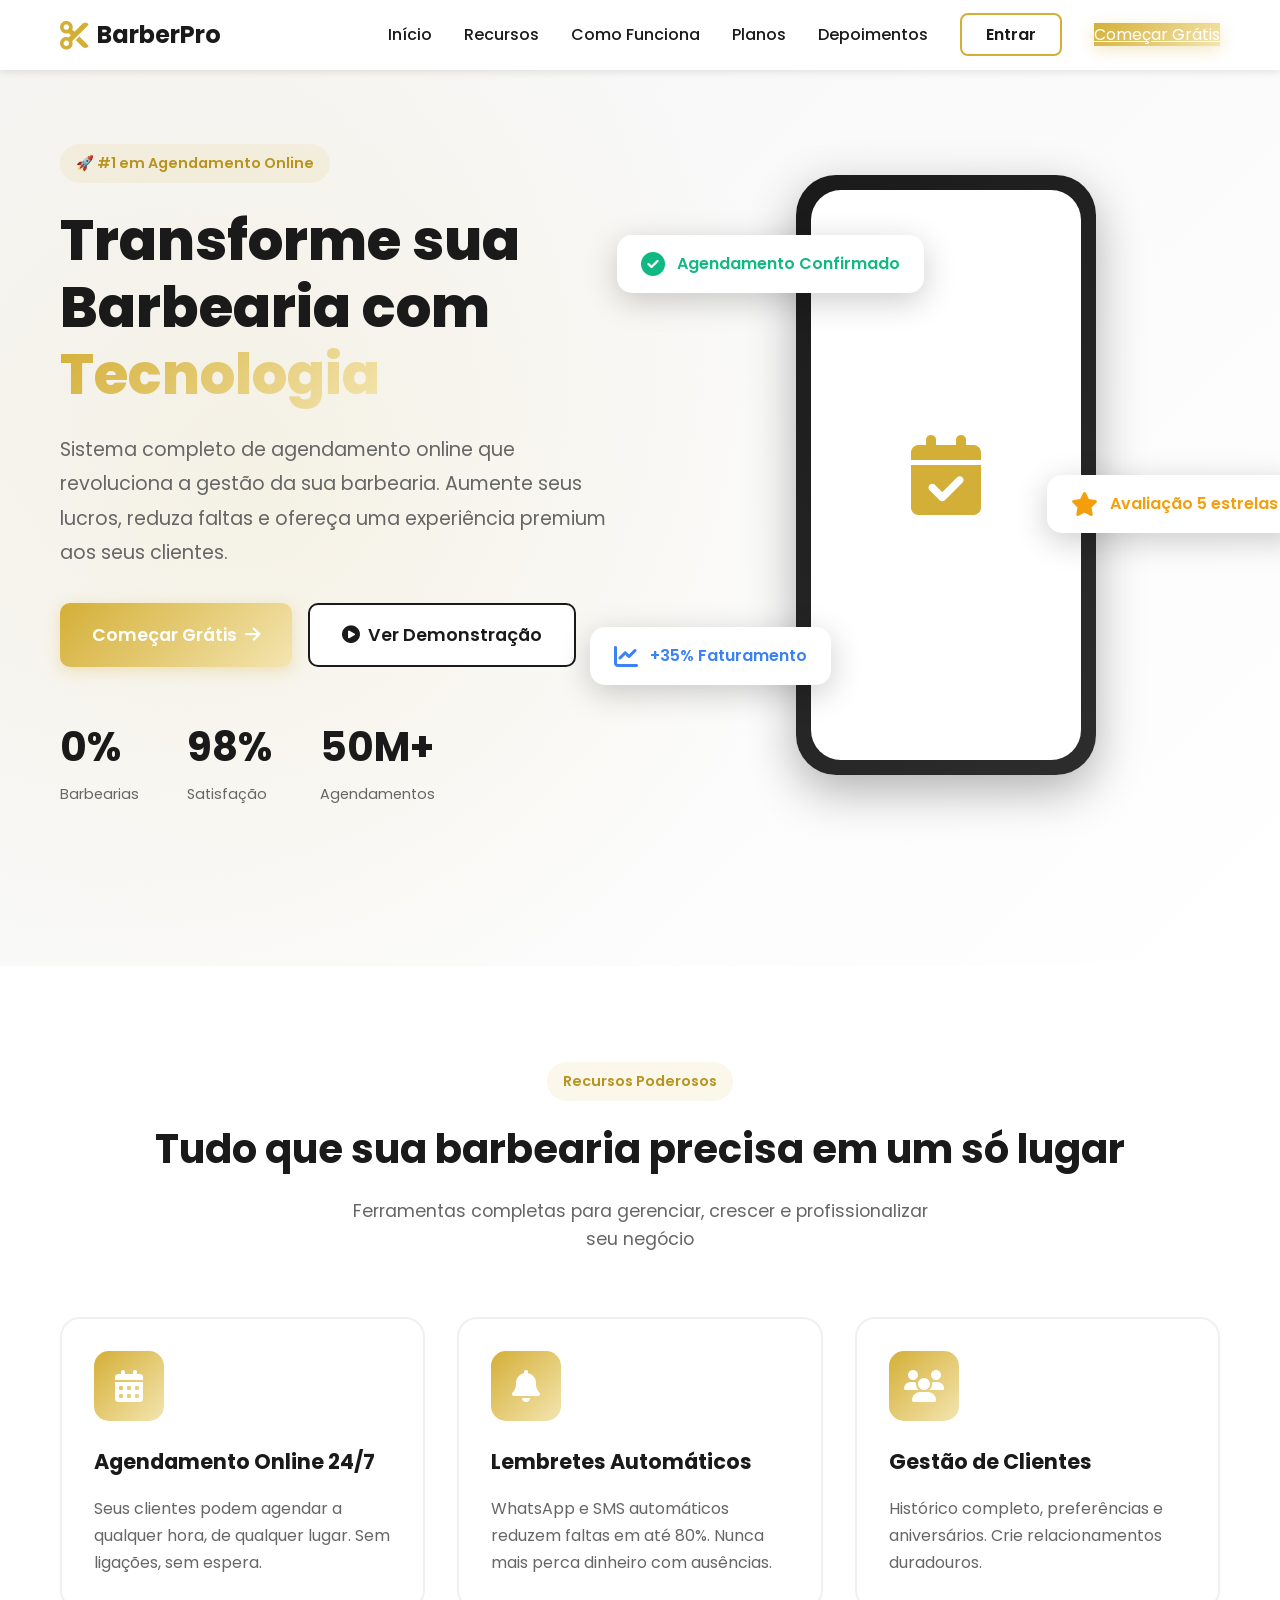
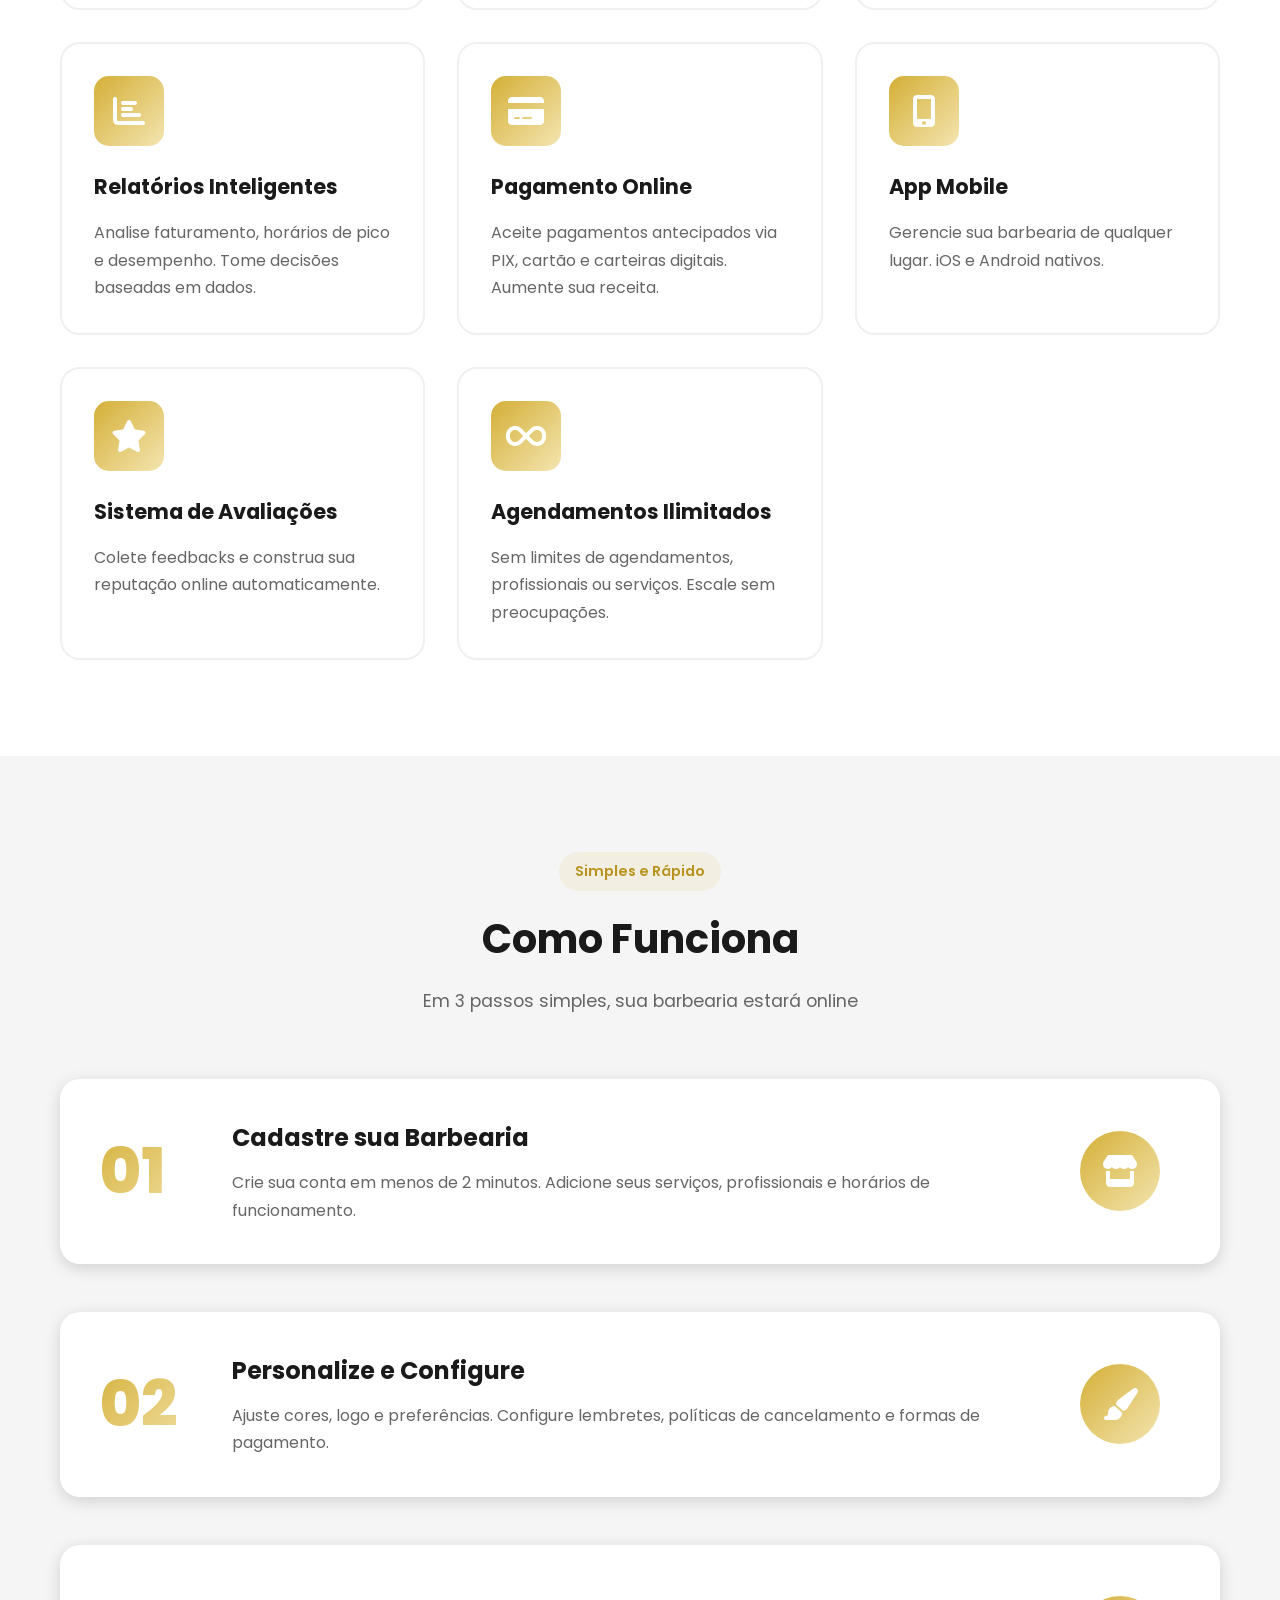
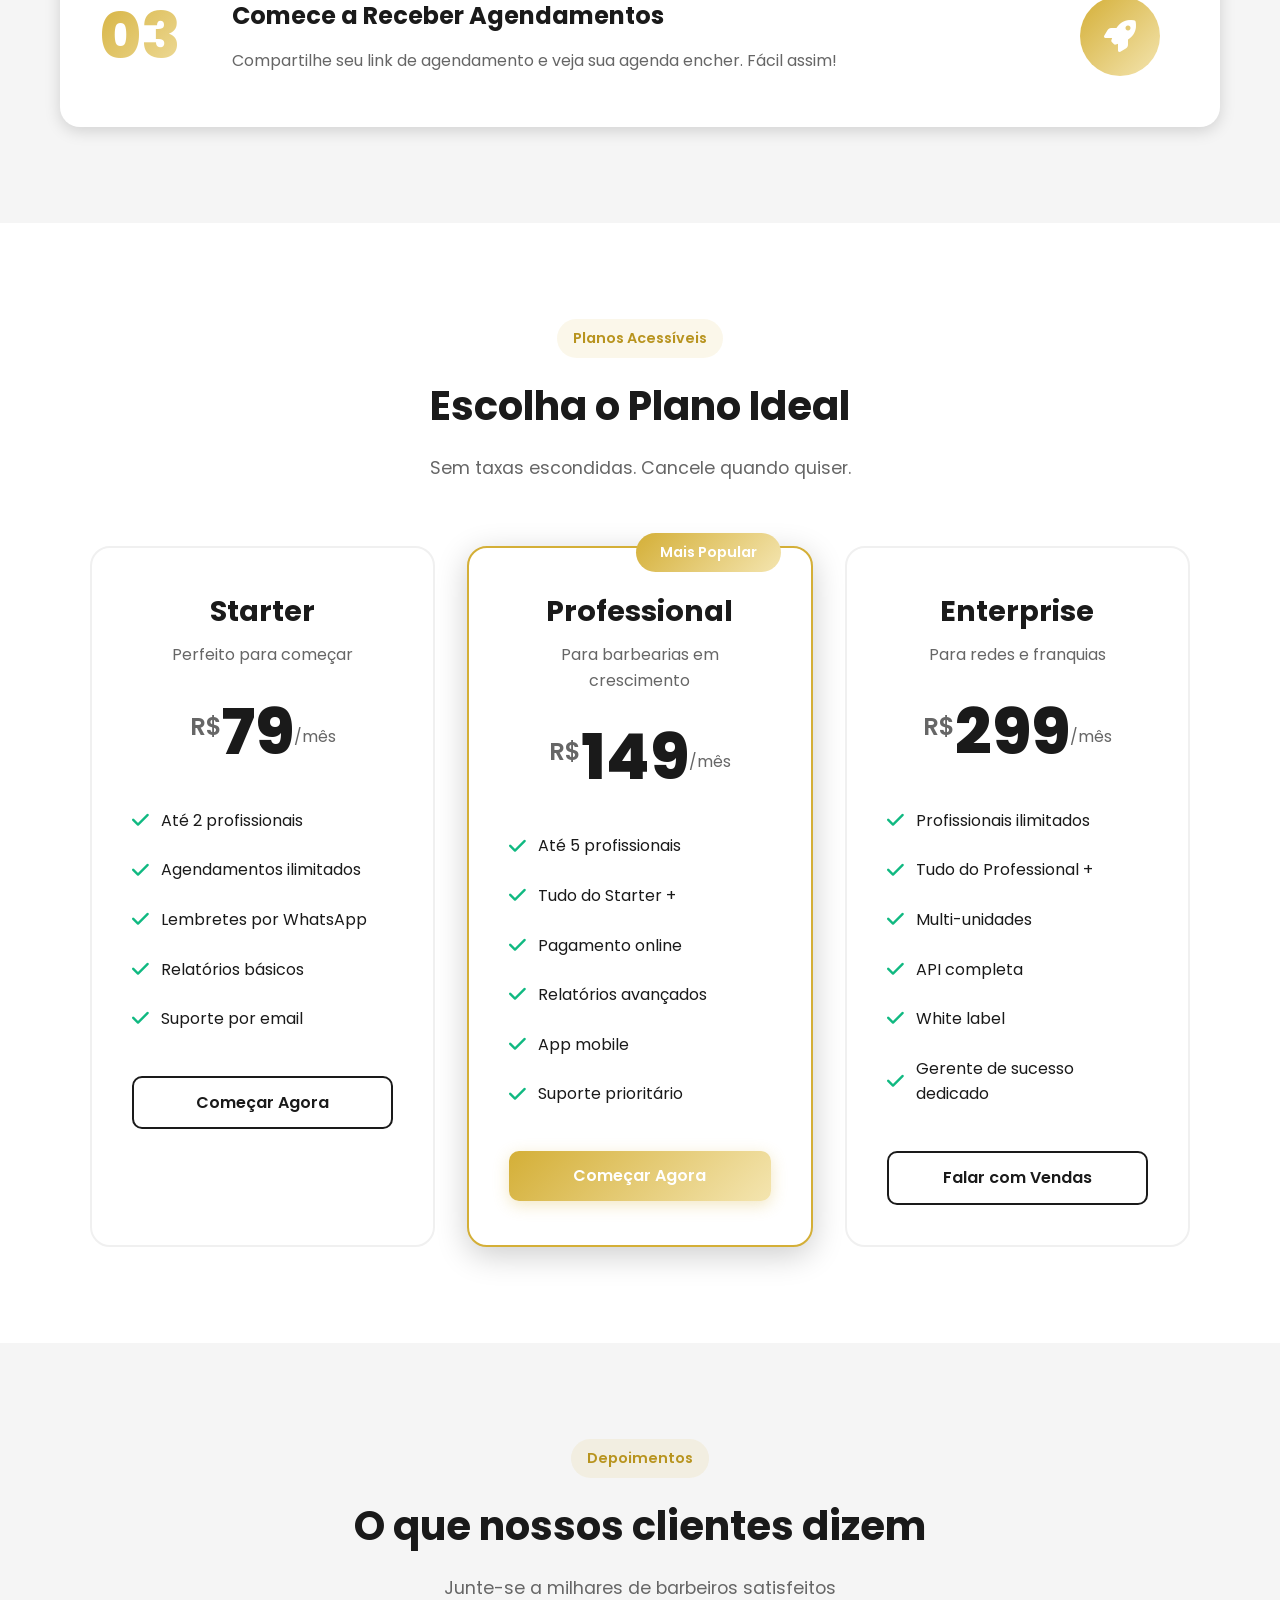
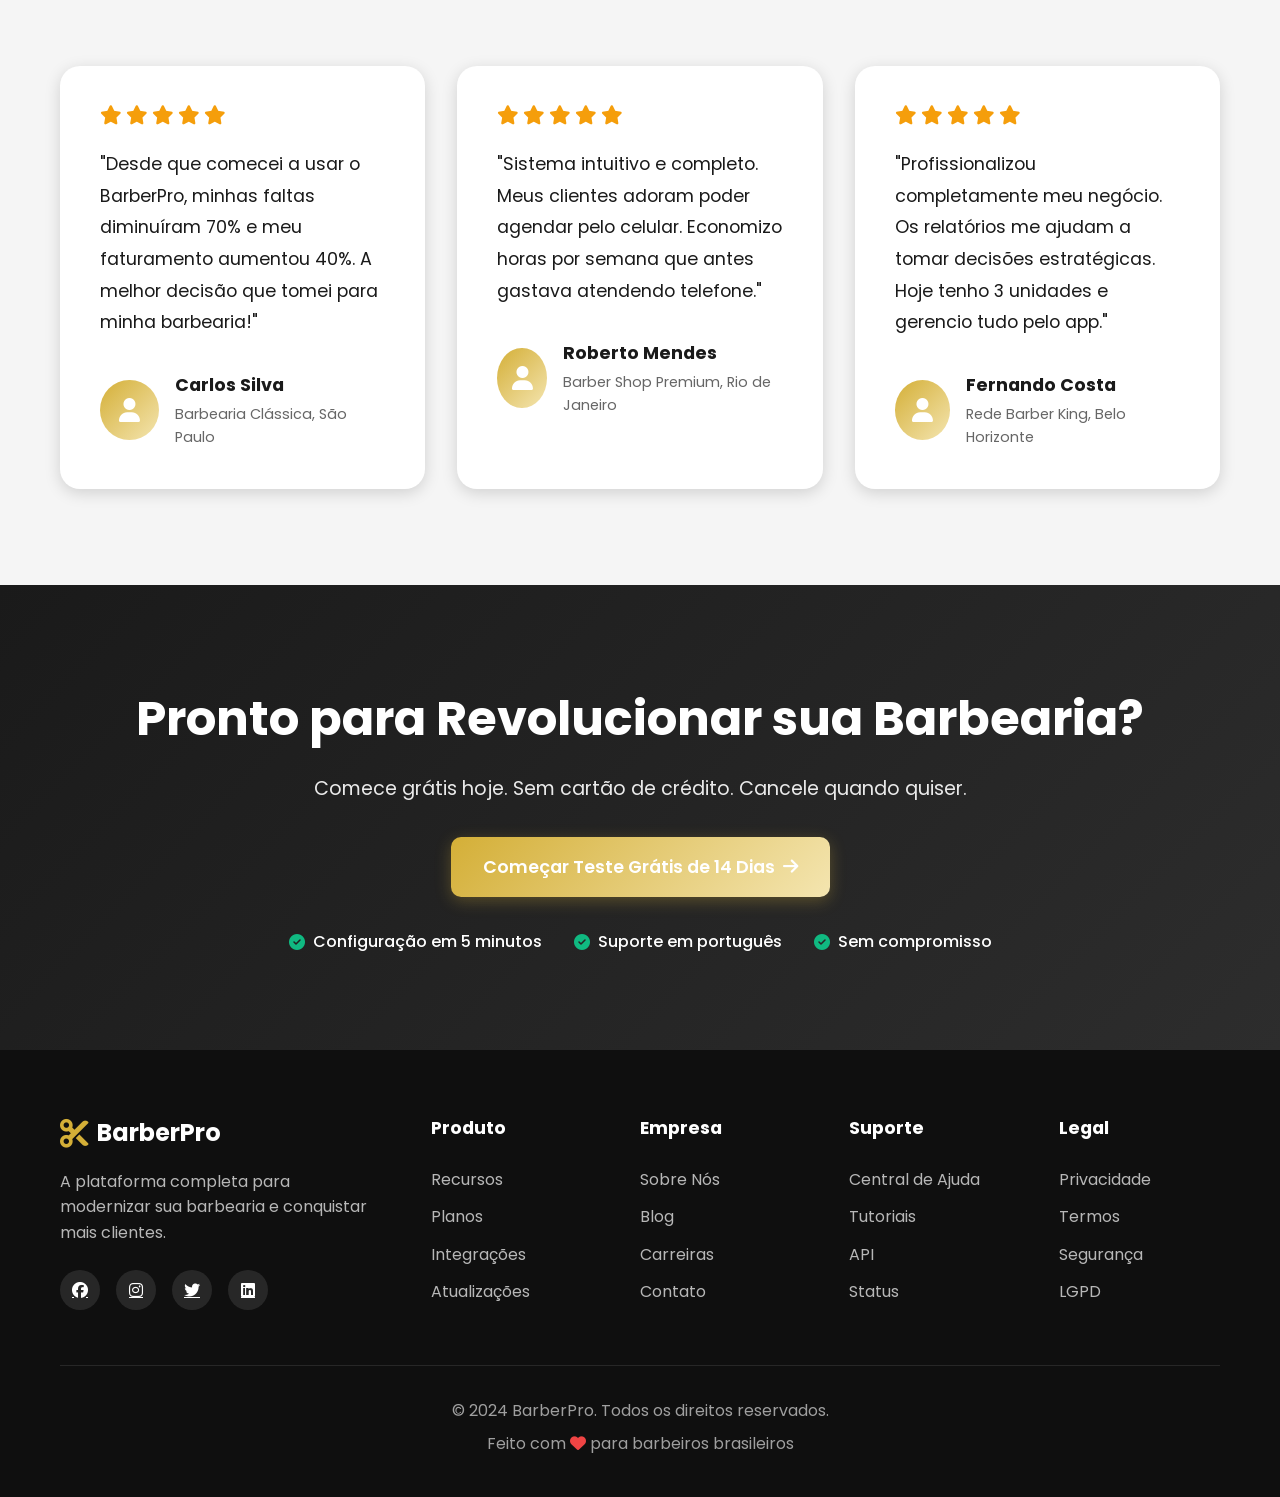
==== commit 1b4aa02e: "Refactor: Update landing page with new design and features Co-authored-by: lucasprestes30 <lucaspres" ====
--- a/index.html
+++ b/index.html
@@ -3,305 +3,397 @@
 <head>
     <meta charset="UTF-8">
     <meta name="viewport" content="width=device-width, initial-scale=1.0">
-    <title>Lumio Order - Sistema de Gestão para Restaurantes</title>
-    <link rel="icon" type="image/png" href="pictures/promio_icon.png">
-    <link href="https://fonts.googleapis.com/css2?family=Poppins:wght@300;400;500;600;700&display=swap" rel="stylesheet">
+    <meta name="description" content="Sistema SaaS de agendamento online para barbearias. Modernize seu negócio com nossa plataforma completa.">
+    <title>BarberPro - Sistema de Agendamento Online para Barbearias</title>
     <link rel="stylesheet" href="style.css">
+    <link rel="stylesheet" href="https://cdnjs.cloudflare.com/ajax/libs/font-awesome/6.4.0/css/all.min.css">
+    <link rel="preconnect" href="https://fonts.googleapis.com">
+    <link rel="preconnect" href="https://fonts.gstatic.com" crossorigin>
+    <link href="https://fonts.googleapis.com/css2?family=Poppins:wght@300;400;500;600;700;800&display=swap" rel="stylesheet">
 </head>
 <body>
-    <!-- Header -->
-    <header class="header">
-        <div class="container">
-            <div class="logo">
-                <img src="pictures/LumioOrder_logo.png" alt="Lumio Order Logo">
-                <span>Lumio Order</span>
-            </div>
-            <nav class="nav">
-                <ul>
-                    <li><a href="#recursos">Recursos</a></li>
-                    <li><a href="#vantagens">Vantagens</a></li>
-                    <li><a href="#planos">Planos</a></li>
-                    <li><a href="#contato">Contato</a></li>
-                    <li><a href="login/" class="btn-login">Acessar Sistema</a></li>
+    <!-- Navbar -->
+    <nav class="navbar" id="navbar">
+        <div class="container">
+            <div class="nav-wrapper">
+                <div class="logo">
+                    <i class="fas fa-cut"></i>
+                    <span>BarberPro</span>
+                </div>
+                <ul class="nav-menu" id="nav-menu">
+                    <li><a href="#home" class="nav-link">Início</a></li>
+                    <li><a href="#features" class="nav-link">Recursos</a></li>
+                    <li><a href="#how-it-works" class="nav-link">Como Funciona</a></li>
+                    <li><a href="#pricing" class="nav-link">Planos</a></li>
+                    <li><a href="#testimonials" class="nav-link">Depoimentos</a></li>
+                    <li><a href="login.html" class="btn-login">Entrar</a></li>
+                    <li><a href="#cta" class="btn-primary">Começar Grátis</a></li>
                 </ul>
-            </nav>
-            <div class="mobile-menu-icon" id="mobileMenuIcon">
-                <span></span>
-                <span></span>
-                <span></span>
-            </div>
-        </div>
-    </header>
-
-    <!-- Mobile Menu -->
-    <div class="mobile-menu" id="mobileMenu">
-        <div class="mobile-menu-close" id="mobileMenuClose">&times;</div>
-        <ul>
-            <li><a href="#recursos">Recursos</a></li>
-            <li><a href="#vantagens">Vantagens</a></li>
-            <li><a href="#planos">Planos</a></li>
-            <li><a href="#contato">Contato</a></li>
-            <li><a href="login/" class="btn-login-mobile">Acessar Sistema</a></li>
-        </ul>
-    </div>
+                <div class="hamburger" id="hamburger">
+                    <span></span>
+                    <span></span>
+                    <span></span>
+                </div>
+            </div>
+        </div>
+    </nav>
 
     <!-- Hero Section -->
-    <section class="hero">
+    <section class="hero" id="home">
+        <div class="hero-background">
+            <div class="hero-overlay"></div>
+        </div>
         <div class="container">
             <div class="hero-content">
-                <h1>Transforme a Gestão do seu Restaurante</h1>
-                <p class="hero-subtitle">Sistema completo de comandas, pedidos, estoque e controle financeiro em uma única plataforma SaaS profissional</p>
-                <div class="hero-buttons">
-                    <a href="login/" class="btn btn-primary">Começar Agora</a>
-                    <a href="#recursos" class="btn btn-secondary">Conhecer Recursos</a>
-                </div>
-                <div class="hero-stats">
-                    <div class="stat-item">
-                        <h3>500+</h3>
-                        <p>Restaurantes Atendidos</p>
-                    </div>
-                    <div class="stat-item">
-                        <h3>98%</h3>
-                        <p>Satisfação</p>
-                    </div>
-                    <div class="stat-item">
-                        <h3>24/7</h3>
-                        <p>Suporte</p>
-                    </div>
-                </div>
-            </div>
-            <div class="hero-image">
-                <img src="pictures/LumioOrder_logo.png" alt="Sistema Lumio Order">
-            </div>
-        </div>
-    </section>
-
-    <!-- Recursos Section -->
-    <section id="recursos" class="recursos">
-        <div class="container">
-            <h2 class="section-title">Recursos Completos</h2>
-            <p class="section-subtitle">Tudo o que você precisa para gerenciar seu restaurante com eficiência</p>
-            
-            <div class="recursos-grid">
-                <div class="recurso-card">
-                    <div class="recurso-icon">
-                        <img src="pictures/mesas.png" alt="Gestão de Mesas">
-                    </div>
-                    <h3>Gestão de Mesas</h3>
-                    <p>Controle completo de mesas, reservas, transferências e agrupamentos em tempo real</p>
-                </div>
-
-                <div class="recurso-card">
-                    <div class="recurso-icon">
-                        <img src="pictures/comandas.png" alt="Comandas">
-                    </div>
-                    <h3>Comandas Digitais</h3>
-                    <p>Sistema de comandas eletrônicas com controle total de pedidos e consumo</p>
-                </div>
-
-                <div class="recurso-card">
-                    <div class="recurso-icon">
-                        <img src="pictures/estoque.png" alt="Estoque">
-                    </div>
-                    <h3>Controle de Estoque</h3>
-                    <p>Gestão inteligente de estoque com alertas de reposição e histórico completo</p>
-                </div>
-
-                <div class="recurso-card">
-                    <div class="recurso-icon">
-                        <img src="pictures/fecharcaixa.png" alt="Caixa">
-                    </div>
-                    <h3>Controle de Caixa</h3>
-                    <p>Abertura, fechamento de caixa, sangria e controle financeiro completo</p>
-                </div>
-
-                <div class="recurso-card">
-                    <div class="recurso-icon">
-                        <img src="pictures/delivery.png" alt="Delivery">
-                    </div>
-                    <h3>Sistema Delivery</h3>
-                    <p>Gestão completa de pedidos delivery com rastreamento e controle</p>
-                </div>
-
-                <div class="recurso-card">
-                    <div class="recurso-icon">
-                        <img src="pictures/relatorios.png" alt="Relatórios">
-                    </div>
-                    <h3>Relatórios Gerenciais</h3>
-                    <p>Dashboards e relatórios completos para tomada de decisões estratégicas</p>
-                </div>
-
-                <div class="recurso-card">
-                    <div class="recurso-icon">
-                        <img src="pictures/usuarios.png" alt="Usuários">
-                    </div>
-                    <h3>Gestão de Usuários</h3>
-                    <p>Controle de permissões e perfis de acesso para sua equipe</p>
-                </div>
-
-                <div class="recurso-card">
-                    <div class="recurso-icon">
-                        <img src="pictures/notificacoes.png" alt="Notificações">
-                    </div>
-                    <h3>Notificações em Tempo Real</h3>
-                    <p>Alertas instantâneos para novos pedidos e eventos importantes</p>
-                </div>
-            </div>
-        </div>
-    </section>
-
-    <!-- Vantagens Section -->
-    <section id="vantagens" class="vantagens">
-        <div class="container">
-            <h2 class="section-title">Por Que Escolher Lumio Order?</h2>
-            
-            <div class="vantagens-grid">
-                <div class="vantagem-item">
-                    <div class="vantagem-number">01</div>
-                    <h3>Interface Intuitiva</h3>
-                    <p>Design moderno e fácil de usar. Sua equipe aprende em minutos!</p>
-                </div>
-
-                <div class="vantagem-item">
-                    <div class="vantagem-number">02</div>
-                    <h3>100% Online</h3>
-                    <p>Acesse de qualquer lugar, a qualquer hora. Nuvem segura e confiável.</p>
-                </div>
-
-                <div class="vantagem-item">
-                    <div class="vantagem-number">03</div>
-                    <h3>Sem Instalação</h3>
-                    <p>Sistema SaaS pronto para usar. Sem custos com infraestrutura.</p>
-                </div>
-
-                <div class="vantagem-item">
-                    <div class="vantagem-number">04</div>
-                    <h3>Suporte Dedicado</h3>
-                    <p>Equipe especializada disponível 24/7 para ajudar você.</p>
-                </div>
-
-                <div class="vantagem-item">
-                    <div class="vantagem-number">05</div>
-                    <h3>Atualizações Constantes</h3>
-                    <p>Novos recursos adicionados regularmente sem custo adicional.</p>
-                </div>
-
-                <div class="vantagem-item">
-                    <div class="vantagem-number">06</div>
-                    <h3>Segurança Garantida</h3>
-                    <p>Criptografia de ponta e backup automático dos seus dados.</p>
-                </div>
-            </div>
-        </div>
-    </section>
-
-    <!-- Planos Section -->
-    <section id="planos" class="planos">
-        <div class="container">
-            <h2 class="section-title">Planos e Preços</h2>
-            <p class="section-subtitle">Escolha o plano ideal para o seu negócio</p>
-            
-            <div class="planos-grid">
-                <div class="plano-card">
-                    <h3 class="plano-nome">Básico</h3>
-                    <div class="plano-preco">
-                        <span class="moeda">R$</span>
-                        <span class="valor">99</span>
-                        <span class="periodo">/mês</span>
-                    </div>
-                    <ul class="plano-recursos">
-                        <li>✓ Até 10 Mesas</li>
-                        <li>✓ 2 Usuários</li>
-                        <li>✓ Comandas Digitais</li>
-                        <li>✓ Controle de Caixa</li>
-                        <li>✓ Relatórios Básicos</li>
-                        <li>✓ Suporte por Email</li>
-                    </ul>
-                    <a href="login/" class="btn btn-plano">Começar Agora</a>
-                </div>
-
-                <div class="plano-card plano-destaque">
-                    <div class="plano-badge">Mais Popular</div>
-                    <h3 class="plano-nome">Profissional</h3>
-                    <div class="plano-preco">
-                        <span class="moeda">R$</span>
-                        <span class="valor">199</span>
-                        <span class="periodo">/mês</span>
-                    </div>
-                    <ul class="plano-recursos">
-                        <li>✓ Até 30 Mesas</li>
-                        <li>✓ 5 Usuários</li>
-                        <li>✓ Todos os Recursos Básicos</li>
-                        <li>✓ Sistema Delivery</li>
-                        <li>✓ Controle de Estoque</li>
-                        <li>✓ Relatórios Avançados</li>
-                        <li>✓ Suporte Prioritário 24/7</li>
-                    </ul>
-                    <a href="login/" class="btn btn-plano">Começar Agora</a>
-                </div>
-
-                <div class="plano-card">
-                    <h3 class="plano-nome">Enterprise</h3>
-                    <div class="plano-preco">
-                        <span class="moeda">R$</span>
-                        <span class="valor">399</span>
-                        <span class="periodo">/mês</span>
-                    </div>
-                    <ul class="plano-recursos">
-                        <li>✓ Mesas Ilimitadas</li>
-                        <li>✓ Usuários Ilimitados</li>
-                        <li>✓ Todos os Recursos Pro</li>
-                        <li>✓ Multi-Unidades</li>
-                        <li>✓ API Personalizada</li>
-                        <li>✓ Treinamento Dedicado</li>
-                        <li>✓ Gerente de Conta Exclusivo</li>
-                    </ul>
-                    <a href="login/" class="btn btn-plano">Falar com Vendas</a>
-                </div>
-            </div>
-        </div>
-    </section>
-
-    <!-- Contato Section -->
-    <section id="contato" class="contato">
-        <div class="container">
-            <h2 class="section-title">Entre em Contato</h2>
-            <p class="section-subtitle">Tem dúvidas? Estamos aqui para ajudar!</p>
-            
-            <div class="contato-content">
-                <form class="contato-form" id="contatoForm">
-                    <div class="form-group">
-                        <input type="text" placeholder="Seu Nome" required>
-                    </div>
-                    <div class="form-group">
-                        <input type="email" placeholder="Seu Email" required>
-                    </div>
-                    <div class="form-group">
-                        <input type="tel" placeholder="Seu Telefone" required>
-                    </div>
-                    <div class="form-group">
-                        <textarea placeholder="Sua Mensagem" rows="5" required></textarea>
-                    </div>
-                    <button type="submit" class="btn btn-primary">Enviar Mensagem</button>
-                </form>
-
-                <div class="contato-info">
-                    <div class="info-item">
-                        <h4>📧 Email</h4>
-                        <p>contato@lumioorder.com.br</p>
-                    </div>
-                    <div class="info-item">
-                        <h4>📱 Telefone</h4>
-                        <p>(11) 99999-9999</p>
-                    </div>
-                    <div class="info-item">
-                        <h4>🕐 Horário</h4>
-                        <p>Segunda a Sexta: 8h às 18h<br>Sábado: 9h às 13h</p>
-                    </div>
-                    <div class="info-item">
-                        <h4>💬 Suporte 24/7</h4>
-                        <p>Atendimento técnico disponível a qualquer hora</p>
-                    </div>
+                <div class="hero-text">
+                    <span class="badge">🚀 #1 em Agendamento Online</span>
+                    <h1 class="hero-title">
+                        Transforme sua Barbearia com 
+                        <span class="gradient-text">Tecnologia</span>
+                    </h1>
+                    <p class="hero-description">
+                        Sistema completo de agendamento online que revoluciona a gestão da sua barbearia. 
+                        Aumente seus lucros, reduza faltas e ofereça uma experiência premium aos seus clientes.
+                    </p>
+                    <div class="hero-buttons">
+                        <a href="#cta" class="btn btn-primary btn-large">
+                            Começar Grátis
+                            <i class="fas fa-arrow-right"></i>
+                        </a>
+                        <a href="#how-it-works" class="btn btn-secondary btn-large">
+                            <i class="fas fa-play-circle"></i>
+                            Ver Demonstração
+                        </a>
+                    </div>
+                    <div class="hero-stats">
+                        <div class="stat">
+                            <h3>10.000+</h3>
+                            <p>Barbearias</p>
+                        </div>
+                        <div class="stat">
+                            <h3>98%</h3>
+                            <p>Satisfação</p>
+                        </div>
+                        <div class="stat">
+                            <h3>50M+</h3>
+                            <p>Agendamentos</p>
+                        </div>
+                    </div>
+                </div>
+                <div class="hero-image">
+                    <div class="mockup-wrapper">
+                        <div class="mockup-phone">
+                            <div class="mockup-screen">
+                                <i class="fas fa-calendar-check"></i>
+                            </div>
+                        </div>
+                        <div class="floating-card card-1">
+                            <i class="fas fa-check-circle"></i>
+                            <span>Agendamento Confirmado</span>
+                        </div>
+                        <div class="floating-card card-2">
+                            <i class="fas fa-star"></i>
+                            <span>Avaliação 5 estrelas</span>
+                        </div>
+                        <div class="floating-card card-3">
+                            <i class="fas fa-chart-line"></i>
+                            <span>+35% Faturamento</span>
+                        </div>
+                    </div>
+                </div>
+            </div>
+        </div>
+    </section>
+
+    <!-- Features Section -->
+    <section class="features" id="features">
+        <div class="container">
+            <div class="section-header">
+                <span class="section-badge">Recursos Poderosos</span>
+                <h2 class="section-title">Tudo que sua barbearia precisa em um só lugar</h2>
+                <p class="section-description">
+                    Ferramentas completas para gerenciar, crescer e profissionalizar seu negócio
+                </p>
+            </div>
+            <div class="features-grid">
+                <div class="feature-card">
+                    <div class="feature-icon">
+                        <i class="fas fa-calendar-alt"></i>
+                    </div>
+                    <h3>Agendamento Online 24/7</h3>
+                    <p>Seus clientes podem agendar a qualquer hora, de qualquer lugar. Sem ligações, sem espera.</p>
+                </div>
+                <div class="feature-card">
+                    <div class="feature-icon">
+                        <i class="fas fa-bell"></i>
+                    </div>
+                    <h3>Lembretes Automáticos</h3>
+                    <p>WhatsApp e SMS automáticos reduzem faltas em até 80%. Nunca mais perca dinheiro com ausências.</p>
+                </div>
+                <div class="feature-card">
+                    <div class="feature-icon">
+                        <i class="fas fa-users"></i>
+                    </div>
+                    <h3>Gestão de Clientes</h3>
+                    <p>Histórico completo, preferências e aniversários. Crie relacionamentos duradouros.</p>
+                </div>
+                <div class="feature-card">
+                    <div class="feature-icon">
+                        <i class="fas fa-chart-bar"></i>
+                    </div>
+                    <h3>Relatórios Inteligentes</h3>
+                    <p>Analise faturamento, horários de pico e desempenho. Tome decisões baseadas em dados.</p>
+                </div>
+                <div class="feature-card">
+                    <div class="feature-icon">
+                        <i class="fas fa-credit-card"></i>
+                    </div>
+                    <h3>Pagamento Online</h3>
+                    <p>Aceite pagamentos antecipados via PIX, cartão e carteiras digitais. Aumente sua receita.</p>
+                </div>
+                <div class="feature-card">
+                    <div class="feature-icon">
+                        <i class="fas fa-mobile-alt"></i>
+                    </div>
+                    <h3>App Mobile</h3>
+                    <p>Gerencie sua barbearia de qualquer lugar. iOS e Android nativos.</p>
+                </div>
+                <div class="feature-card">
+                    <div class="feature-icon">
+                        <i class="fas fa-star"></i>
+                    </div>
+                    <h3>Sistema de Avaliações</h3>
+                    <p>Colete feedbacks e construa sua reputação online automaticamente.</p>
+                </div>
+                <div class="feature-card">
+                    <div class="feature-icon">
+                        <i class="fas fa-infinity"></i>
+                    </div>
+                    <h3>Agendamentos Ilimitados</h3>
+                    <p>Sem limites de agendamentos, profissionais ou serviços. Escale sem preocupações.</p>
+                </div>
+            </div>
+        </div>
+    </section>
+
+    <!-- How It Works Section -->
+    <section class="how-it-works" id="how-it-works">
+        <div class="container">
+            <div class="section-header">
+                <span class="section-badge">Simples e Rápido</span>
+                <h2 class="section-title">Como Funciona</h2>
+                <p class="section-description">
+                    Em 3 passos simples, sua barbearia estará online
+                </p>
+            </div>
+            <div class="steps">
+                <div class="step">
+                    <div class="step-number">01</div>
+                    <div class="step-content">
+                        <h3>Cadastre sua Barbearia</h3>
+                        <p>Crie sua conta em menos de 2 minutos. Adicione seus serviços, profissionais e horários de funcionamento.</p>
+                    </div>
+                    <div class="step-icon">
+                        <i class="fas fa-store"></i>
+                    </div>
+                </div>
+                <div class="step">
+                    <div class="step-number">02</div>
+                    <div class="step-content">
+                        <h3>Personalize e Configure</h3>
+                        <p>Ajuste cores, logo e preferências. Configure lembretes, políticas de cancelamento e formas de pagamento.</p>
+                    </div>
+                    <div class="step-icon">
+                        <i class="fas fa-paint-brush"></i>
+                    </div>
+                </div>
+                <div class="step">
+                    <div class="step-number">03</div>
+                    <div class="step-content">
+                        <h3>Comece a Receber Agendamentos</h3>
+                        <p>Compartilhe seu link de agendamento e veja sua agenda encher. Fácil assim!</p>
+                    </div>
+                    <div class="step-icon">
+                        <i class="fas fa-rocket"></i>
+                    </div>
+                </div>
+            </div>
+        </div>
+    </section>
+
+    <!-- Pricing Section -->
+    <section class="pricing" id="pricing">
+        <div class="container">
+            <div class="section-header">
+                <span class="section-badge">Planos Acessíveis</span>
+                <h2 class="section-title">Escolha o Plano Ideal</h2>
+                <p class="section-description">
+                    Sem taxas escondidas. Cancele quando quiser.
+                </p>
+            </div>
+            <div class="pricing-grid">
+                <div class="pricing-card">
+                    <div class="pricing-header">
+                        <h3>Starter</h3>
+                        <p>Perfeito para começar</p>
+                    </div>
+                    <div class="pricing-price">
+                        <span class="currency">R$</span>
+                        <span class="amount">79</span>
+                        <span class="period">/mês</span>
+                    </div>
+                    <ul class="pricing-features">
+                        <li><i class="fas fa-check"></i> Até 2 profissionais</li>
+                        <li><i class="fas fa-check"></i> Agendamentos ilimitados</li>
+                        <li><i class="fas fa-check"></i> Lembretes por WhatsApp</li>
+                        <li><i class="fas fa-check"></i> Relatórios básicos</li>
+                        <li><i class="fas fa-check"></i> Suporte por email</li>
+                    </ul>
+                    <a href="#cta" class="btn btn-outline">Começar Agora</a>
+                </div>
+
+                <div class="pricing-card featured">
+                    <div class="popular-badge">Mais Popular</div>
+                    <div class="pricing-header">
+                        <h3>Professional</h3>
+                        <p>Para barbearias em crescimento</p>
+                    </div>
+                    <div class="pricing-price">
+                        <span class="currency">R$</span>
+                        <span class="amount">149</span>
+                        <span class="period">/mês</span>
+                    </div>
+                    <ul class="pricing-features">
+                        <li><i class="fas fa-check"></i> Até 5 profissionais</li>
+                        <li><i class="fas fa-check"></i> Tudo do Starter +</li>
+                        <li><i class="fas fa-check"></i> Pagamento online</li>
+                        <li><i class="fas fa-check"></i> Relatórios avançados</li>
+                        <li><i class="fas fa-check"></i> App mobile</li>
+                        <li><i class="fas fa-check"></i> Suporte prioritário</li>
+                    </ul>
+                    <a href="#cta" class="btn btn-primary">Começar Agora</a>
+                </div>
+
+                <div class="pricing-card">
+                    <div class="pricing-header">
+                        <h3>Enterprise</h3>
+                        <p>Para redes e franquias</p>
+                    </div>
+                    <div class="pricing-price">
+                        <span class="currency">R$</span>
+                        <span class="amount">299</span>
+                        <span class="period">/mês</span>
+                    </div>
+                    <ul class="pricing-features">
+                        <li><i class="fas fa-check"></i> Profissionais ilimitados</li>
+                        <li><i class="fas fa-check"></i> Tudo do Professional +</li>
+                        <li><i class="fas fa-check"></i> Multi-unidades</li>
+                        <li><i class="fas fa-check"></i> API completa</li>
+                        <li><i class="fas fa-check"></i> White label</li>
+                        <li><i class="fas fa-check"></i> Gerente de sucesso dedicado</li>
+                    </ul>
+                    <a href="#cta" class="btn btn-outline">Falar com Vendas</a>
+                </div>
+            </div>
+        </div>
+    </section>
+
+    <!-- Testimonials Section -->
+    <section class="testimonials" id="testimonials">
+        <div class="container">
+            <div class="section-header">
+                <span class="section-badge">Depoimentos</span>
+                <h2 class="section-title">O que nossos clientes dizem</h2>
+                <p class="section-description">
+                    Junte-se a milhares de barbeiros satisfeitos
+                </p>
+            </div>
+            <div class="testimonials-grid">
+                <div class="testimonial-card">
+                    <div class="testimonial-stars">
+                        <i class="fas fa-star"></i>
+                        <i class="fas fa-star"></i>
+                        <i class="fas fa-star"></i>
+                        <i class="fas fa-star"></i>
+                        <i class="fas fa-star"></i>
+                    </div>
+                    <p class="testimonial-text">
+                        "Desde que comecei a usar o BarberPro, minhas faltas diminuíram 70% e meu faturamento aumentou 40%. A melhor decisão que tomei para minha barbearia!"
+                    </p>
+                    <div class="testimonial-author">
+                        <div class="author-avatar">
+                            <i class="fas fa-user"></i>
+                        </div>
+                        <div class="author-info">
+                            <h4>Carlos Silva</h4>
+                            <p>Barbearia Clássica, São Paulo</p>
+                        </div>
+                    </div>
+                </div>
+
+                <div class="testimonial-card">
+                    <div class="testimonial-stars">
+                        <i class="fas fa-star"></i>
+                        <i class="fas fa-star"></i>
+                        <i class="fas fa-star"></i>
+                        <i class="fas fa-star"></i>
+                        <i class="fas fa-star"></i>
+                    </div>
+                    <p class="testimonial-text">
+                        "Sistema intuitivo e completo. Meus clientes adoram poder agendar pelo celular. Economizo horas por semana que antes gastava atendendo telefone."
+                    </p>
+                    <div class="testimonial-author">
+                        <div class="author-avatar">
+                            <i class="fas fa-user"></i>
+                        </div>
+                        <div class="author-info">
+                            <h4>Roberto Mendes</h4>
+                            <p>Barber Shop Premium, Rio de Janeiro</p>
+                        </div>
+                    </div>
+                </div>
+
+                <div class="testimonial-card">
+                    <div class="testimonial-stars">
+                        <i class="fas fa-star"></i>
+                        <i class="fas fa-star"></i>
+                        <i class="fas fa-star"></i>
+                        <i class="fas fa-star"></i>
+                        <i class="fas fa-star"></i>
+                    </div>
+                    <p class="testimonial-text">
+                        "Profissionalizou completamente meu negócio. Os relatórios me ajudam a tomar decisões estratégicas. Hoje tenho 3 unidades e gerencio tudo pelo app."
+                    </p>
+                    <div class="testimonial-author">
+                        <div class="author-avatar">
+                            <i class="fas fa-user"></i>
+                        </div>
+                        <div class="author-info">
+                            <h4>Fernando Costa</h4>
+                            <p>Rede Barber King, Belo Horizonte</p>
+                        </div>
+                    </div>
+                </div>
+            </div>
+        </div>
+    </section>
+
+    <!-- CTA Section -->
+    <section class="cta" id="cta">
+        <div class="container">
+            <div class="cta-content">
+                <h2>Pronto para Revolucionar sua Barbearia?</h2>
+                <p>Comece grátis hoje. Sem cartão de crédito. Cancele quando quiser.</p>
+                <div class="cta-buttons">
+                    <a href="login.html" class="btn btn-primary btn-large">
+                        Começar Teste Grátis de 14 Dias
+                        <i class="fas fa-arrow-right"></i>
+                    </a>
+                </div>
+                <div class="cta-features">
+                    <span><i class="fas fa-check-circle"></i> Configuração em 5 minutos</span>
+                    <span><i class="fas fa-check-circle"></i> Suporte em português</span>
+                    <span><i class="fas fa-check-circle"></i> Sem compromisso</span>
                 </div>
             </div>
         </div>
@@ -311,51 +403,59 @@
     <footer class="footer">
         <div class="container">
             <div class="footer-content">
-                <div class="footer-section">
-                    <div class="logo">
-                        <img src="pictures/LumioOrder_logo.png" alt="Lumio Order">
-                        <span>Lumio Order</span>
-                    </div>
-                    <p>Sistema completo de gestão para restaurantes. Transforme seu negócio com tecnologia.</p>
-                </div>
-
-                <div class="footer-section">
+                <div class="footer-column">
+                    <div class="footer-logo">
+                        <i class="fas fa-cut"></i>
+                        <span>BarberPro</span>
+                    </div>
+                    <p>A plataforma completa para modernizar sua barbearia e conquistar mais clientes.</p>
+                    <div class="social-links">
+                        <a href="#"><i class="fab fa-facebook"></i></a>
+                        <a href="#"><i class="fab fa-instagram"></i></a>
+                        <a href="#"><i class="fab fa-twitter"></i></a>
+                        <a href="#"><i class="fab fa-linkedin"></i></a>
+                    </div>
+                </div>
+                <div class="footer-column">
                     <h4>Produto</h4>
                     <ul>
-                        <li><a href="#recursos">Recursos</a></li>
-                        <li><a href="#planos">Planos</a></li>
-                        <li><a href="#">Documentação</a></li>
-                        <li><a href="#">API</a></li>
-                    </ul>
-                </div>
-
-                <div class="footer-section">
+                        <li><a href="#features">Recursos</a></li>
+                        <li><a href="#pricing">Planos</a></li>
+                        <li><a href="#">Integrações</a></li>
+                        <li><a href="#">Atualizações</a></li>
+                    </ul>
+                </div>
+                <div class="footer-column">
                     <h4>Empresa</h4>
                     <ul>
                         <li><a href="#">Sobre Nós</a></li>
                         <li><a href="#">Blog</a></li>
                         <li><a href="#">Carreiras</a></li>
-                        <li><a href="#contato">Contato</a></li>
-                    </ul>
-                </div>
-
-                <div class="footer-section">
+                        <li><a href="#">Contato</a></li>
+                    </ul>
+                </div>
+                <div class="footer-column">
                     <h4>Suporte</h4>
                     <ul>
                         <li><a href="#">Central de Ajuda</a></li>
                         <li><a href="#">Tutoriais</a></li>
-                        <li><a href="#">FAQ</a></li>
-                        <li><a href="#">Status do Sistema</a></li>
-                    </ul>
-                </div>
-            </div>
-
+                        <li><a href="#">API</a></li>
+                        <li><a href="#">Status</a></li>
+                    </ul>
+                </div>
+                <div class="footer-column">
+                    <h4>Legal</h4>
+                    <ul>
+                        <li><a href="#">Privacidade</a></li>
+                        <li><a href="#">Termos</a></li>
+                        <li><a href="#">Segurança</a></li>
+                        <li><a href="#">LGPD</a></li>
+                    </ul>
+                </div>
+            </div>
             <div class="footer-bottom">
-                <p>&copy; 2024 Lumio Order. Todos os direitos reservados.</p>
-                <div class="footer-links">
-                    <a href="#">Termos de Uso</a>
-                    <a href="#">Política de Privacidade</a>
-                </div>
+                <p>&copy; 2024 BarberPro. Todos os direitos reservados.</p>
+                <p>Feito com <i class="fas fa-heart"></i> para barbeiros brasileiros</p>
             </div>
         </div>
     </footer>
--- a/style.css
+++ b/style.css
@@ -1,9 +1,4 @@
-/* 
- * Lumio Order - Landing Page Styles
- * Sistema de Gestão para Restaurantes
- */
-
-/* Reset e Configurações Globais */
+/* ===== RESET & BASE ===== */
 * {
     margin: 0;
     padding: 0;
@@ -11,17 +6,26 @@
 }
 
 :root {
-    --primary-color: #FF6B35;
-    --secondary-color: #004E89;
-    --accent-color: #FFD23F;
-    --dark-bg: #1A1A2E;
-    --light-bg: #F8F9FA;
-    --text-dark: #2C3E50;
-    --text-light: #7F8C8D;
-    --white: #FFFFFF;
-    --success: #27AE60;
-    --danger: #E74C3C;
-    --gradient: linear-gradient(135deg, #FF6B35 0%, #FF8C42 100%);
+    /* Colors */
+    --primary: #D4AF37;
+    --primary-dark: #B8941F;
+    --secondary: #1a1a1a;
+    --dark: #0f0f0f;
+    --dark-light: #1f1f1f;
+    --white: #ffffff;
+    --gray: #666666;
+    --gray-light: #f5f5f5;
+    --gradient: linear-gradient(135deg, #D4AF37 0%, #F4E5B0 100%);
+    --gradient-dark: linear-gradient(135deg, #1a1a1a 0%, #2d2d2d 100%);
+    
+    /* Shadows */
+    --shadow-sm: 0 2px 8px rgba(0, 0, 0, 0.1);
+    --shadow-md: 0 4px 16px rgba(0, 0, 0, 0.15);
+    --shadow-lg: 0 8px 32px rgba(0, 0, 0, 0.2);
+    --shadow-xl: 0 16px 48px rgba(0, 0, 0, 0.3);
+    
+    /* Transitions */
+    --transition: all 0.3s cubic-bezier(0.4, 0, 0.2, 1);
 }
 
 html {
@@ -30,7 +34,8 @@
 
 body {
     font-family: 'Poppins', sans-serif;
-    color: var(--text-dark);
+    color: var(--secondary);
+    background-color: var(--white);
     line-height: 1.6;
     overflow-x: hidden;
 }
@@ -41,233 +46,834 @@
     padding: 0 20px;
 }
 
-/* Header */
-.header {
+/* ===== NAVBAR ===== */
+.navbar {
     position: fixed;
     top: 0;
     left: 0;
     right: 0;
-    background: var(--white);
-    box-shadow: 0 2px 20px rgba(0, 0, 0, 0.1);
+    background: rgba(255, 255, 255, 0.95);
+    backdrop-filter: blur(10px);
+    box-shadow: var(--shadow-sm);
     z-index: 1000;
-    transition: all 0.3s ease;
-}
-
-.header .container {
+    transition: var(--transition);
+}
+
+.navbar.scrolled {
+    background: rgba(255, 255, 255, 0.98);
+    box-shadow: var(--shadow-md);
+}
+
+.nav-wrapper {
     display: flex;
     justify-content: space-between;
     align-items: center;
-    padding: 15px 20px;
+    padding: 1rem 0;
 }
 
 .logo {
     display: flex;
     align-items: center;
-    gap: 10px;
-    font-size: 24px;
+    gap: 0.5rem;
+    font-size: 1.5rem;
     font-weight: 700;
-    color: var(--primary-color);
-}
-
-.logo img {
-    height: 40px;
-    width: auto;
-}
-
-.nav ul {
+    color: var(--secondary);
+}
+
+.logo i {
+    color: var(--primary);
+    font-size: 1.8rem;
+}
+
+.nav-menu {
     display: flex;
     list-style: none;
-    gap: 30px;
-    align-items: center;
-}
-
-.nav a {
+    align-items: center;
+    gap: 2rem;
+}
+
+.nav-link {
     text-decoration: none;
-    color: var(--text-dark);
+    color: var(--secondary);
     font-weight: 500;
-    transition: color 0.3s;
-    font-size: 15px;
-}
-
-.nav a:hover {
-    color: var(--primary-color);
+    transition: var(--transition);
+    position: relative;
+}
+
+.nav-link::after {
+    content: '';
+    position: absolute;
+    bottom: -5px;
+    left: 0;
+    width: 0;
+    height: 2px;
+    background: var(--gradient);
+    transition: var(--transition);
+}
+
+.nav-link:hover::after {
+    width: 100%;
+}
+
+.nav-link:hover {
+    color: var(--primary);
 }
 
 .btn-login {
-    background: var(--gradient);
-    color: var(--white) !important;
-    padding: 10px 25px;
-    border-radius: 25px;
-    transition: transform 0.3s, box-shadow 0.3s;
+    padding: 0.5rem 1.5rem;
+    background: transparent;
+    color: var(--secondary);
+    text-decoration: none;
+    border: 2px solid var(--primary);
+    border-radius: 8px;
+    font-weight: 600;
+    transition: var(--transition);
 }
 
 .btn-login:hover {
+    background: var(--primary);
+    color: var(--white);
     transform: translateY(-2px);
-    box-shadow: 0 5px 15px rgba(255, 107, 53, 0.3);
-}
-
-/* Mobile Menu */
-.mobile-menu-icon {
+}
+
+.hamburger {
     display: none;
     flex-direction: column;
     gap: 5px;
     cursor: pointer;
 }
 
-.mobile-menu-icon span {
+.hamburger span {
     width: 25px;
     height: 3px;
-    background: var(--primary-color);
-    border-radius: 3px;
-    transition: all 0.3s;
-}
-
-.mobile-menu {
-    position: fixed;
+    background: var(--secondary);
+    border-radius: 2px;
+    transition: var(--transition);
+}
+
+/* ===== BUTTONS ===== */
+.btn {
+    display: inline-flex;
+    align-items: center;
+    gap: 0.5rem;
+    padding: 0.75rem 1.5rem;
+    text-decoration: none;
+    border-radius: 10px;
+    font-weight: 600;
+    transition: var(--transition);
+    border: none;
+    cursor: pointer;
+    font-family: 'Poppins', sans-serif;
+}
+
+.btn-primary {
+    background: var(--gradient);
+    color: var(--white);
+    box-shadow: 0 4px 16px rgba(212, 175, 55, 0.3);
+}
+
+.btn-primary:hover {
+    transform: translateY(-3px);
+    box-shadow: 0 8px 24px rgba(212, 175, 55, 0.4);
+}
+
+.btn-secondary {
+    background: var(--white);
+    color: var(--secondary);
+    border: 2px solid var(--secondary);
+}
+
+.btn-secondary:hover {
+    background: var(--secondary);
+    color: var(--white);
+    transform: translateY(-3px);
+}
+
+.btn-outline {
+    background: transparent;
+    color: var(--secondary);
+    border: 2px solid var(--secondary);
+}
+
+.btn-outline:hover {
+    background: var(--secondary);
+    color: var(--white);
+}
+
+.btn-large {
+    padding: 1rem 2rem;
+    font-size: 1.1rem;
+}
+
+/* ===== HERO SECTION ===== */
+.hero {
+    position: relative;
+    min-height: 100vh;
+    display: flex;
+    align-items: center;
+    padding-top: 80px;
+    overflow: hidden;
+}
+
+.hero-background {
+    position: absolute;
     top: 0;
-    right: -100%;
-    width: 280px;
-    height: 100vh;
-    background: var(--white);
-    box-shadow: -5px 0 20px rgba(0, 0, 0, 0.1);
-    z-index: 1001;
-    transition: right 0.3s ease;
-    padding: 60px 30px;
-}
-
-.mobile-menu.active {
+    left: 0;
     right: 0;
-}
-
-.mobile-menu-close {
+    bottom: 0;
+    background: linear-gradient(135deg, #f5f5f5 0%, #ffffff 100%);
+}
+
+.hero-overlay {
     position: absolute;
-    top: 20px;
-    right: 20px;
-    font-size: 30px;
-    cursor: pointer;
-    color: var(--text-dark);
-}
-
-.mobile-menu ul {
-    list-style: none;
-}
-
-.mobile-menu ul li {
-    margin-bottom: 20px;
-}
-
-.mobile-menu a {
-    text-decoration: none;
-    color: var(--text-dark);
-    font-weight: 500;
-    font-size: 18px;
-    display: block;
-}
-
-.btn-login-mobile {
-    background: var(--gradient);
-    color: var(--white) !important;
-    padding: 12px 20px;
-    border-radius: 25px;
-    text-align: center;
-    margin-top: 20px;
-}
-
-/* Hero Section */
-.hero {
-    padding: 150px 0 80px;
-    background: linear-gradient(135deg, #F8F9FA 0%, #E8EAF0 100%);
-    overflow: hidden;
-}
-
-.hero .container {
+    top: 0;
+    left: 0;
+    right: 0;
+    bottom: 0;
+    background: radial-gradient(circle at 20% 50%, rgba(212, 175, 55, 0.1) 0%, transparent 50%);
+}
+
+.hero-content {
+    position: relative;
     display: grid;
     grid-template-columns: 1fr 1fr;
-    gap: 60px;
-    align-items: center;
-}
-
-.hero-content h1 {
-    font-size: 52px;
+    gap: 4rem;
+    align-items: center;
+    padding: 4rem 0;
+}
+
+.hero-text {
+    animation: fadeInUp 1s ease-out;
+}
+
+.badge {
+    display: inline-block;
+    padding: 0.5rem 1rem;
+    background: rgba(212, 175, 55, 0.1);
+    color: var(--primary-dark);
+    border-radius: 30px;
+    font-size: 0.9rem;
+    font-weight: 600;
+    margin-bottom: 1.5rem;
+}
+
+.hero-title {
+    font-size: 3.5rem;
+    font-weight: 800;
+    line-height: 1.2;
+    margin-bottom: 1.5rem;
+    color: var(--secondary);
+}
+
+.gradient-text {
+    background: var(--gradient);
+    -webkit-background-clip: text;
+    -webkit-text-fill-color: transparent;
+    background-clip: text;
+}
+
+.hero-description {
+    font-size: 1.2rem;
+    color: var(--gray);
+    margin-bottom: 2rem;
+    line-height: 1.8;
+}
+
+.hero-buttons {
+    display: flex;
+    gap: 1rem;
+    margin-bottom: 3rem;
+}
+
+.hero-stats {
+    display: flex;
+    gap: 3rem;
+}
+
+.stat h3 {
+    font-size: 2.5rem;
     font-weight: 700;
-    color: var(--text-dark);
-    margin-bottom: 20px;
-    line-height: 1.2;
-}
-
-.hero-subtitle {
-    font-size: 20px;
-    color: var(--text-light);
-    margin-bottom: 30px;
-    line-height: 1.6;
-}
-
-.hero-buttons {
-    display: flex;
-    gap: 20px;
-    margin-bottom: 50px;
-}
-
-.btn {
-    padding: 15px 35px;
+    color: var(--secondary);
+    margin-bottom: 0.25rem;
+}
+
+.stat p {
+    color: var(--gray);
+    font-size: 0.9rem;
+}
+
+/* Hero Image */
+.hero-image {
+    position: relative;
+    animation: fadeInRight 1s ease-out;
+}
+
+.mockup-wrapper {
+    position: relative;
+    display: flex;
+    justify-content: center;
+    align-items: center;
+}
+
+.mockup-phone {
+    width: 300px;
+    height: 600px;
+    background: var(--gradient-dark);
+    border-radius: 40px;
+    padding: 15px;
+    box-shadow: var(--shadow-xl);
+    position: relative;
+    animation: float 3s ease-in-out infinite;
+}
+
+.mockup-screen {
+    width: 100%;
+    height: 100%;
+    background: var(--white);
     border-radius: 30px;
+    display: flex;
+    align-items: center;
+    justify-content: center;
+    font-size: 5rem;
+    color: var(--primary);
+}
+
+.floating-card {
+    position: absolute;
+    background: var(--white);
+    padding: 1rem 1.5rem;
+    border-radius: 15px;
+    box-shadow: var(--shadow-lg);
+    display: flex;
+    align-items: center;
+    gap: 0.75rem;
+    font-weight: 600;
+    animation: float 3s ease-in-out infinite;
+}
+
+.floating-card i {
+    font-size: 1.5rem;
+}
+
+.card-1 {
+    top: 10%;
+    left: -10%;
+    color: #10b981;
+    animation-delay: 0s;
+}
+
+.card-1 i {
+    color: #10b981;
+}
+
+.card-2 {
+    top: 50%;
+    right: -15%;
+    color: #f59e0b;
+    animation-delay: 0.5s;
+}
+
+.card-2 i {
+    color: #f59e0b;
+}
+
+.card-3 {
+    bottom: 15%;
+    left: -15%;
+    color: #3b82f6;
+    animation-delay: 1s;
+}
+
+.card-3 i {
+    color: #3b82f6;
+}
+
+/* ===== SECTIONS ===== */
+section {
+    padding: 6rem 0;
+}
+
+.section-header {
+    text-align: center;
+    margin-bottom: 4rem;
+}
+
+.section-badge {
+    display: inline-block;
+    padding: 0.5rem 1rem;
+    background: rgba(212, 175, 55, 0.1);
+    color: var(--primary-dark);
+    border-radius: 30px;
+    font-size: 0.9rem;
+    font-weight: 600;
+    margin-bottom: 1rem;
+}
+
+.section-title {
+    font-size: 2.5rem;
+    font-weight: 700;
+    color: var(--secondary);
+    margin-bottom: 1rem;
+}
+
+.section-description {
+    font-size: 1.1rem;
+    color: var(--gray);
+    max-width: 600px;
+    margin: 0 auto;
+}
+
+/* ===== FEATURES SECTION ===== */
+.features {
+    background: var(--white);
+}
+
+.features-grid {
+    display: grid;
+    grid-template-columns: repeat(auto-fit, minmax(280px, 1fr));
+    gap: 2rem;
+}
+
+.feature-card {
+    background: var(--white);
+    padding: 2rem;
+    border-radius: 20px;
+    border: 2px solid #f0f0f0;
+    transition: var(--transition);
+    cursor: pointer;
+}
+
+.feature-card:hover {
+    transform: translateY(-10px);
+    box-shadow: var(--shadow-lg);
+    border-color: var(--primary);
+}
+
+.feature-icon {
+    width: 70px;
+    height: 70px;
+    background: var(--gradient);
+    border-radius: 15px;
+    display: flex;
+    align-items: center;
+    justify-content: center;
+    margin-bottom: 1.5rem;
+    font-size: 2rem;
+    color: var(--white);
+}
+
+.feature-card h3 {
+    font-size: 1.3rem;
+    color: var(--secondary);
+    margin-bottom: 1rem;
+}
+
+.feature-card p {
+    color: var(--gray);
+    line-height: 1.7;
+}
+
+/* ===== HOW IT WORKS ===== */
+.how-it-works {
+    background: var(--gray-light);
+}
+
+.steps {
+    display: flex;
+    flex-direction: column;
+    gap: 3rem;
+}
+
+.step {
+    display: grid;
+    grid-template-columns: 100px 1fr 100px;
+    gap: 2rem;
+    align-items: center;
+    background: var(--white);
+    padding: 2.5rem;
+    border-radius: 20px;
+    box-shadow: var(--shadow-md);
+    transition: var(--transition);
+    position: relative;
+}
+
+.step:hover {
+    transform: translateX(10px);
+    box-shadow: var(--shadow-lg);
+}
+
+.step-number {
+    font-size: 4rem;
+    font-weight: 800;
+    background: var(--gradient);
+    -webkit-background-clip: text;
+    -webkit-text-fill-color: transparent;
+    background-clip: text;
+}
+
+.step-content h3 {
+    font-size: 1.5rem;
+    color: var(--secondary);
+    margin-bottom: 0.75rem;
+}
+
+.step-content p {
+    color: var(--gray);
+    line-height: 1.7;
+}
+
+.step-icon {
+    width: 80px;
+    height: 80px;
+    background: var(--gradient);
+    border-radius: 50%;
+    display: flex;
+    align-items: center;
+    justify-content: center;
+    font-size: 2rem;
+    color: var(--white);
+}
+
+/* ===== PRICING ===== */
+.pricing {
+    background: var(--white);
+}
+
+.pricing-grid {
+    display: grid;
+    grid-template-columns: repeat(auto-fit, minmax(320px, 1fr));
+    gap: 2rem;
+    max-width: 1100px;
+    margin: 0 auto;
+}
+
+.pricing-card {
+    background: var(--white);
+    border: 2px solid #f0f0f0;
+    border-radius: 20px;
+    padding: 2.5rem;
+    transition: var(--transition);
+    position: relative;
+}
+
+.pricing-card:hover {
+    transform: translateY(-10px);
+    box-shadow: var(--shadow-xl);
+}
+
+.pricing-card.featured {
+    border-color: var(--primary);
+    box-shadow: var(--shadow-lg);
+    transform: scale(1.05);
+}
+
+.pricing-card.featured:hover {
+    transform: scale(1.05) translateY(-10px);
+}
+
+.popular-badge {
+    position: absolute;
+    top: -15px;
+    right: 30px;
+    background: var(--gradient);
+    color: var(--white);
+    padding: 0.5rem 1.5rem;
+    border-radius: 30px;
+    font-weight: 600;
+    font-size: 0.9rem;
+}
+
+.pricing-header {
+    text-align: center;
+    margin-bottom: 2rem;
+}
+
+.pricing-header h3 {
+    font-size: 1.8rem;
+    color: var(--secondary);
+    margin-bottom: 0.5rem;
+}
+
+.pricing-header p {
+    color: var(--gray);
+}
+
+.pricing-price {
+    text-align: center;
+    margin-bottom: 2rem;
+    display: flex;
+    align-items: flex-start;
+    justify-content: center;
+}
+
+.currency {
+    font-size: 1.5rem;
+    font-weight: 600;
+    color: var(--gray);
+    margin-top: 0.5rem;
+}
+
+.amount {
+    font-size: 4rem;
+    font-weight: 800;
+    color: var(--secondary);
+    line-height: 1;
+}
+
+.period {
+    font-size: 1rem;
+    color: var(--gray);
+    margin-top: 1.5rem;
+}
+
+.pricing-features {
+    list-style: none;
+    margin-bottom: 2rem;
+}
+
+.pricing-features li {
+    padding: 0.75rem 0;
+    color: var(--secondary);
+    display: flex;
+    align-items: center;
+    gap: 0.75rem;
+}
+
+.pricing-features i {
+    color: #10b981;
+    font-size: 1.2rem;
+}
+
+.pricing-card .btn {
+    width: 100%;
+    justify-content: center;
+}
+
+/* ===== TESTIMONIALS ===== */
+.testimonials {
+    background: var(--gray-light);
+}
+
+.testimonials-grid {
+    display: grid;
+    grid-template-columns: repeat(auto-fit, minmax(320px, 1fr));
+    gap: 2rem;
+}
+
+.testimonial-card {
+    background: var(--white);
+    padding: 2.5rem;
+    border-radius: 20px;
+    box-shadow: var(--shadow-md);
+    transition: var(--transition);
+}
+
+.testimonial-card:hover {
+    transform: translateY(-5px);
+    box-shadow: var(--shadow-lg);
+}
+
+.testimonial-stars {
+    display: flex;
+    gap: 0.25rem;
+    margin-bottom: 1.5rem;
+    color: #f59e0b;
+    font-size: 1.2rem;
+}
+
+.testimonial-text {
+    font-size: 1.1rem;
+    color: var(--secondary);
+    line-height: 1.8;
+    margin-bottom: 2rem;
+}
+
+.testimonial-author {
+    display: flex;
+    align-items: center;
+    gap: 1rem;
+}
+
+.author-avatar {
+    width: 60px;
+    height: 60px;
+    background: var(--gradient);
+    border-radius: 50%;
+    display: flex;
+    align-items: center;
+    justify-content: center;
+    color: var(--white);
+    font-size: 1.5rem;
+}
+
+.author-info h4 {
+    color: var(--secondary);
+    font-size: 1.1rem;
+    margin-bottom: 0.25rem;
+}
+
+.author-info p {
+    color: var(--gray);
+    font-size: 0.9rem;
+}
+
+/* ===== CTA SECTION ===== */
+.cta {
+    background: var(--gradient-dark);
+    color: var(--white);
+    text-align: center;
+    padding: 6rem 0;
+}
+
+.cta-content h2 {
+    font-size: 3rem;
+    margin-bottom: 1rem;
+    color: var(--white);
+}
+
+.cta-content > p {
+    font-size: 1.2rem;
+    margin-bottom: 2rem;
+    opacity: 0.9;
+}
+
+.cta-buttons {
+    margin-bottom: 2rem;
+}
+
+.cta-features {
+    display: flex;
+    justify-content: center;
+    gap: 2rem;
+    flex-wrap: wrap;
+}
+
+.cta-features span {
+    display: flex;
+    align-items: center;
+    gap: 0.5rem;
+    font-weight: 500;
+}
+
+.cta-features i {
+    color: #10b981;
+}
+
+/* ===== FOOTER ===== */
+.footer {
+    background: var(--dark);
+    color: var(--white);
+    padding: 4rem 0 2rem;
+}
+
+.footer-content {
+    display: grid;
+    grid-template-columns: 2fr 1fr 1fr 1fr 1fr;
+    gap: 3rem;
+    margin-bottom: 3rem;
+}
+
+.footer-logo {
+    display: flex;
+    align-items: center;
+    gap: 0.5rem;
+    font-size: 1.5rem;
+    font-weight: 700;
+    margin-bottom: 1rem;
+}
+
+.footer-logo i {
+    color: var(--primary);
+    font-size: 1.8rem;
+}
+
+.footer-column p {
+    color: rgba(255, 255, 255, 0.7);
+    margin-bottom: 1.5rem;
+}
+
+.social-links {
+    display: flex;
+    gap: 1rem;
+}
+
+.social-links a {
+    width: 40px;
+    height: 40px;
+    background: rgba(255, 255, 255, 0.1);
+    border-radius: 50%;
+    display: flex;
+    align-items: center;
+    justify-content: center;
+    color: var(--white);
+    transition: var(--transition);
+}
+
+.social-links a:hover {
+    background: var(--primary);
+    transform: translateY(-3px);
+}
+
+.footer-column h4 {
+    margin-bottom: 1.5rem;
+    font-size: 1.1rem;
+}
+
+.footer-column ul {
+    list-style: none;
+}
+
+.footer-column ul li {
+    margin-bottom: 0.75rem;
+}
+
+.footer-column ul li a {
+    color: rgba(255, 255, 255, 0.7);
     text-decoration: none;
-    font-weight: 600;
-    transition: all 0.3s;
-    display: inline-block;
+    transition: var(--transition);
+}
+
+.footer-column ul li a:hover {
+    color: var(--primary);
+    padding-left: 5px;
+}
+
+.footer-bottom {
     text-align: center;
-    border: none;
-    cursor: pointer;
-}
-
-.btn-primary {
-    background: var(--gradient);
-    color: var(--white);
-    box-shadow: 0 5px 15px rgba(255, 107, 53, 0.3);
-}
-
-.btn-primary:hover {
-    transform: translateY(-3px);
-    box-shadow: 0 8px 25px rgba(255, 107, 53, 0.4);
-}
-
-.btn-secondary {
-    background: transparent;
-    color: var(--primary-color);
-    border: 2px solid var(--primary-color);
-}
-
-.btn-secondary:hover {
-    background: var(--primary-color);
-    color: var(--white);
-}
-
-.hero-stats {
-    display: flex;
-    gap: 40px;
-}
-
-.stat-item h3 {
-    font-size: 36px;
-    color: var(--primary-color);
-    margin-bottom: 5px;
-}
-
-.stat-item p {
-    color: var(--text-light);
-    font-size: 14px;
-}
-
-.hero-image {
-    display: flex;
-    justify-content: center;
-    align-items: center;
-}
-
-.hero-image img {
-    max-width: 100%;
-    height: auto;
-    animation: float 3s ease-in-out infinite;
+    padding-top: 2rem;
+    border-top: 1px solid rgba(255, 255, 255, 0.1);
+    color: rgba(255, 255, 255, 0.6);
+}
+
+.footer-bottom p {
+    margin-bottom: 0.5rem;
+}
+
+.footer-bottom i {
+    color: #ef4444;
+}
+
+/* ===== ANIMATIONS ===== */
+@keyframes fadeInUp {
+    from {
+        opacity: 0;
+        transform: translateY(30px);
+    }
+    to {
+        opacity: 1;
+        transform: translateY(0);
+    }
+}
+
+@keyframes fadeInRight {
+    from {
+        opacity: 0;
+        transform: translateX(30px);
+    }
+    to {
+        opacity: 1;
+        transform: translateX(0);
+    }
 }
 
 @keyframes float {
@@ -279,396 +885,98 @@
     }
 }
 
-/* Sections */
-section {
-    padding: 80px 0;
-}
-
-.section-title {
-    font-size: 42px;
-    font-weight: 700;
-    text-align: center;
-    color: var(--text-dark);
-    margin-bottom: 15px;
-}
-
-.section-subtitle {
-    font-size: 18px;
-    text-align: center;
-    color: var(--text-light);
-    margin-bottom: 60px;
-}
-
-/* Recursos Section */
-.recursos {
-    background: var(--white);
-}
-
-.recursos-grid {
-    display: grid;
-    grid-template-columns: repeat(4, 1fr);
-    gap: 30px;
-}
-
-.recurso-card {
-    background: var(--light-bg);
-    padding: 30px;
-    border-radius: 15px;
-    text-align: center;
-    transition: all 0.3s;
-    border: 2px solid transparent;
-}
-
-.recurso-card:hover {
-    transform: translateY(-10px);
-    box-shadow: 0 10px 30px rgba(0, 0, 0, 0.1);
-    border-color: var(--primary-color);
-}
-
-.recurso-icon {
-    width: 80px;
-    height: 80px;
-    margin: 0 auto 20px;
-    background: var(--white);
-    border-radius: 15px;
-    display: flex;
-    align-items: center;
-    justify-content: center;
-    box-shadow: 0 5px 15px rgba(0, 0, 0, 0.08);
-}
-
-.recurso-icon img {
-    width: 50px;
-    height: 50px;
-    object-fit: contain;
-}
-
-.recurso-card h3 {
-    font-size: 20px;
-    color: var(--text-dark);
-    margin-bottom: 10px;
-}
-
-.recurso-card p {
-    color: var(--text-light);
-    font-size: 14px;
-    line-height: 1.6;
-}
-
-/* Vantagens Section */
-.vantagens {
-    background: var(--light-bg);
-}
-
-.vantagens-grid {
-    display: grid;
-    grid-template-columns: repeat(3, 1fr);
-    gap: 40px;
-}
-
-.vantagem-item {
-    text-align: center;
-}
-
-.vantagem-number {
-    width: 60px;
-    height: 60px;
-    background: var(--gradient);
-    color: var(--white);
-    border-radius: 50%;
-    display: flex;
-    align-items: center;
-    justify-content: center;
-    font-size: 24px;
-    font-weight: 700;
-    margin: 0 auto 20px;
-}
-
-.vantagem-item h3 {
-    font-size: 22px;
-    margin-bottom: 10px;
-    color: var(--text-dark);
-}
-
-.vantagem-item p {
-    color: var(--text-light);
-    line-height: 1.6;
-}
-
-/* Planos Section */
-.planos {
-    background: var(--white);
-}
-
-.planos-grid {
-    display: grid;
-    grid-template-columns: repeat(3, 1fr);
-    gap: 30px;
-    max-width: 1100px;
-    margin: 0 auto;
-}
-
-.plano-card {
-    background: var(--white);
-    border: 2px solid #E0E0E0;
-    border-radius: 20px;
-    padding: 40px 30px;
-    text-align: center;
-    transition: all 0.3s;
-    position: relative;
-}
-
-.plano-card:hover {
-    transform: translateY(-10px);
-    box-shadow: 0 15px 40px rgba(0, 0, 0, 0.15);
-}
-
-.plano-destaque {
-    border-color: var(--primary-color);
-    box-shadow: 0 10px 30px rgba(255, 107, 53, 0.2);
-    transform: scale(1.05);
-}
-
-.plano-badge {
-    position: absolute;
-    top: -15px;
-    left: 50%;
-    transform: translateX(-50%);
-    background: var(--gradient);
-    color: var(--white);
-    padding: 5px 20px;
-    border-radius: 20px;
-    font-size: 12px;
-    font-weight: 600;
-}
-
-.plano-nome {
-    font-size: 24px;
-    margin-bottom: 20px;
-    color: var(--text-dark);
-}
-
-.plano-preco {
-    margin-bottom: 30px;
-}
-
-.moeda {
-    font-size: 24px;
-    color: var(--primary-color);
-    vertical-align: top;
-}
-
-.valor {
-    font-size: 56px;
-    font-weight: 700;
-    color: var(--primary-color);
-}
-
-.periodo {
-    font-size: 18px;
-    color: var(--text-light);
-}
-
-.plano-recursos {
-    list-style: none;
-    margin-bottom: 30px;
-    text-align: left;
-}
-
-.plano-recursos li {
-    padding: 12px 0;
-    color: var(--text-dark);
-    border-bottom: 1px solid #F0F0F0;
-}
-
-.btn-plano {
-    width: 100%;
-    background: var(--gradient);
-    color: var(--white);
-    padding: 15px;
-    border-radius: 25px;
-    font-weight: 600;
-}
-
-/* Contato Section */
-.contato {
-    background: var(--light-bg);
-}
-
-.contato-content {
-    display: grid;
-    grid-template-columns: 1.5fr 1fr;
-    gap: 60px;
-    max-width: 1000px;
-    margin: 0 auto;
-}
-
-.contato-form {
-    background: var(--white);
-    padding: 40px;
-    border-radius: 20px;
-    box-shadow: 0 5px 20px rgba(0, 0, 0, 0.08);
-}
-
-.form-group {
-    margin-bottom: 20px;
-}
-
-.form-group input,
-.form-group textarea {
-    width: 100%;
-    padding: 15px;
-    border: 2px solid #E0E0E0;
-    border-radius: 10px;
-    font-family: 'Poppins', sans-serif;
-    font-size: 15px;
-    transition: border-color 0.3s;
-}
-
-.form-group input:focus,
-.form-group textarea:focus {
-    outline: none;
-    border-color: var(--primary-color);
-}
-
-.contato-info {
-    display: flex;
-    flex-direction: column;
-    gap: 30px;
-}
-
-.info-item {
-    background: var(--white);
-    padding: 25px;
-    border-radius: 15px;
-    box-shadow: 0 3px 15px rgba(0, 0, 0, 0.05);
-}
-
-.info-item h4 {
-    font-size: 18px;
-    margin-bottom: 10px;
-    color: var(--text-dark);
-}
-
-.info-item p {
-    color: var(--text-light);
-    line-height: 1.6;
-}
-
-/* Footer */
-.footer {
-    background: var(--dark-bg);
-    color: var(--white);
-    padding: 60px 0 30px;
-}
-
-.footer-content {
-    display: grid;
-    grid-template-columns: 2fr 1fr 1fr 1fr;
-    gap: 40px;
-    margin-bottom: 40px;
-}
-
-.footer-section h4 {
-    margin-bottom: 20px;
-    color: var(--accent-color);
-    font-size: 18px;
-}
-
-.footer-section ul {
-    list-style: none;
-}
-
-.footer-section ul li {
-    margin-bottom: 10px;
-}
-
-.footer-section a {
-    color: rgba(255, 255, 255, 0.7);
-    text-decoration: none;
-    transition: color 0.3s;
-}
-
-.footer-section a:hover {
-    color: var(--white);
-}
-
-.footer-section p {
-    color: rgba(255, 255, 255, 0.7);
-    line-height: 1.6;
-}
-
-.footer-bottom {
-    display: flex;
-    justify-content: space-between;
-    align-items: center;
-    padding-top: 30px;
-    border-top: 1px solid rgba(255, 255, 255, 0.1);
-}
-
-.footer-links {
-    display: flex;
-    gap: 30px;
-}
-
-/* Responsividade */
+/* ===== RESPONSIVE ===== */
 @media (max-width: 968px) {
-    .nav {
-        display: none;
-    }
-
-    .mobile-menu-icon {
+    .nav-menu {
+        position: fixed;
+        left: -100%;
+        top: 70px;
+        flex-direction: column;
+        background: var(--white);
+        width: 100%;
+        text-align: center;
+        transition: var(--transition);
+        box-shadow: var(--shadow-lg);
+        padding: 2rem 0;
+    }
+
+    .nav-menu.active {
+        left: 0;
+    }
+
+    .hamburger {
         display: flex;
     }
 
-    .hero .container {
+    .hero-content {
+        grid-template-columns: 1fr;
+        gap: 2rem;
+    }
+
+    .hero-title {
+        font-size: 2.5rem;
+    }
+
+    .hero-buttons {
+        flex-direction: column;
+    }
+
+    .hero-stats {
+        justify-content: space-between;
+    }
+
+    .hero-image {
+        order: -1;
+    }
+
+    .mockup-phone {
+        width: 250px;
+        height: 500px;
+    }
+
+    .floating-card {
+        font-size: 0.85rem;
+        padding: 0.75rem 1rem;
+    }
+
+    .step {
         grid-template-columns: 1fr;
         text-align: center;
     }
 
-    .hero-content h1 {
-        font-size: 36px;
-    }
-
-    .hero-buttons {
-        justify-content: center;
-    }
-
-    .hero-stats {
-        justify-content: center;
-    }
-
-    .recursos-grid {
-        grid-template-columns: repeat(2, 1fr);
-    }
-
-    .vantagens-grid {
-        grid-template-columns: repeat(2, 1fr);
-    }
-
-    .planos-grid {
-        grid-template-columns: 1fr;
-    }
-
-    .plano-destaque {
-        transform: scale(1);
-    }
-
-    .contato-content {
-        grid-template-columns: 1fr;
-    }
-
     .footer-content {
         grid-template-columns: 1fr 1fr;
     }
-}
-
-@media (max-width: 600px) {
-    .recursos-grid {
-        grid-template-columns: 1fr;
-    }
-
-    .vantagens-grid {
+
+    .section-title {
+        font-size: 2rem;
+    }
+}
+
+@media (max-width: 640px) {
+    .hero-title {
+        font-size: 2rem;
+    }
+
+    .hero-description {
+        font-size: 1rem;
+    }
+
+    .btn-large {
+        padding: 0.875rem 1.5rem;
+        font-size: 1rem;
+    }
+
+    .section-title {
+        font-size: 1.75rem;
+    }
+
+    .cta-content h2 {
+        font-size: 2rem;
+    }
+
+    .pricing-grid,
+    .testimonials-grid {
         grid-template-columns: 1fr;
     }
 
@@ -676,17 +984,7 @@
         grid-template-columns: 1fr;
     }
 
-    .footer-bottom {
-        flex-direction: column;
-        gap: 20px;
-    }
-
-    .hero-buttons {
-        flex-direction: column;
-    }
-
-    .hero-stats {
-        flex-direction: column;
-        gap: 20px;
-    }
-}
+    .pricing-card.featured {
+        transform: scale(1);
+    }
+}
